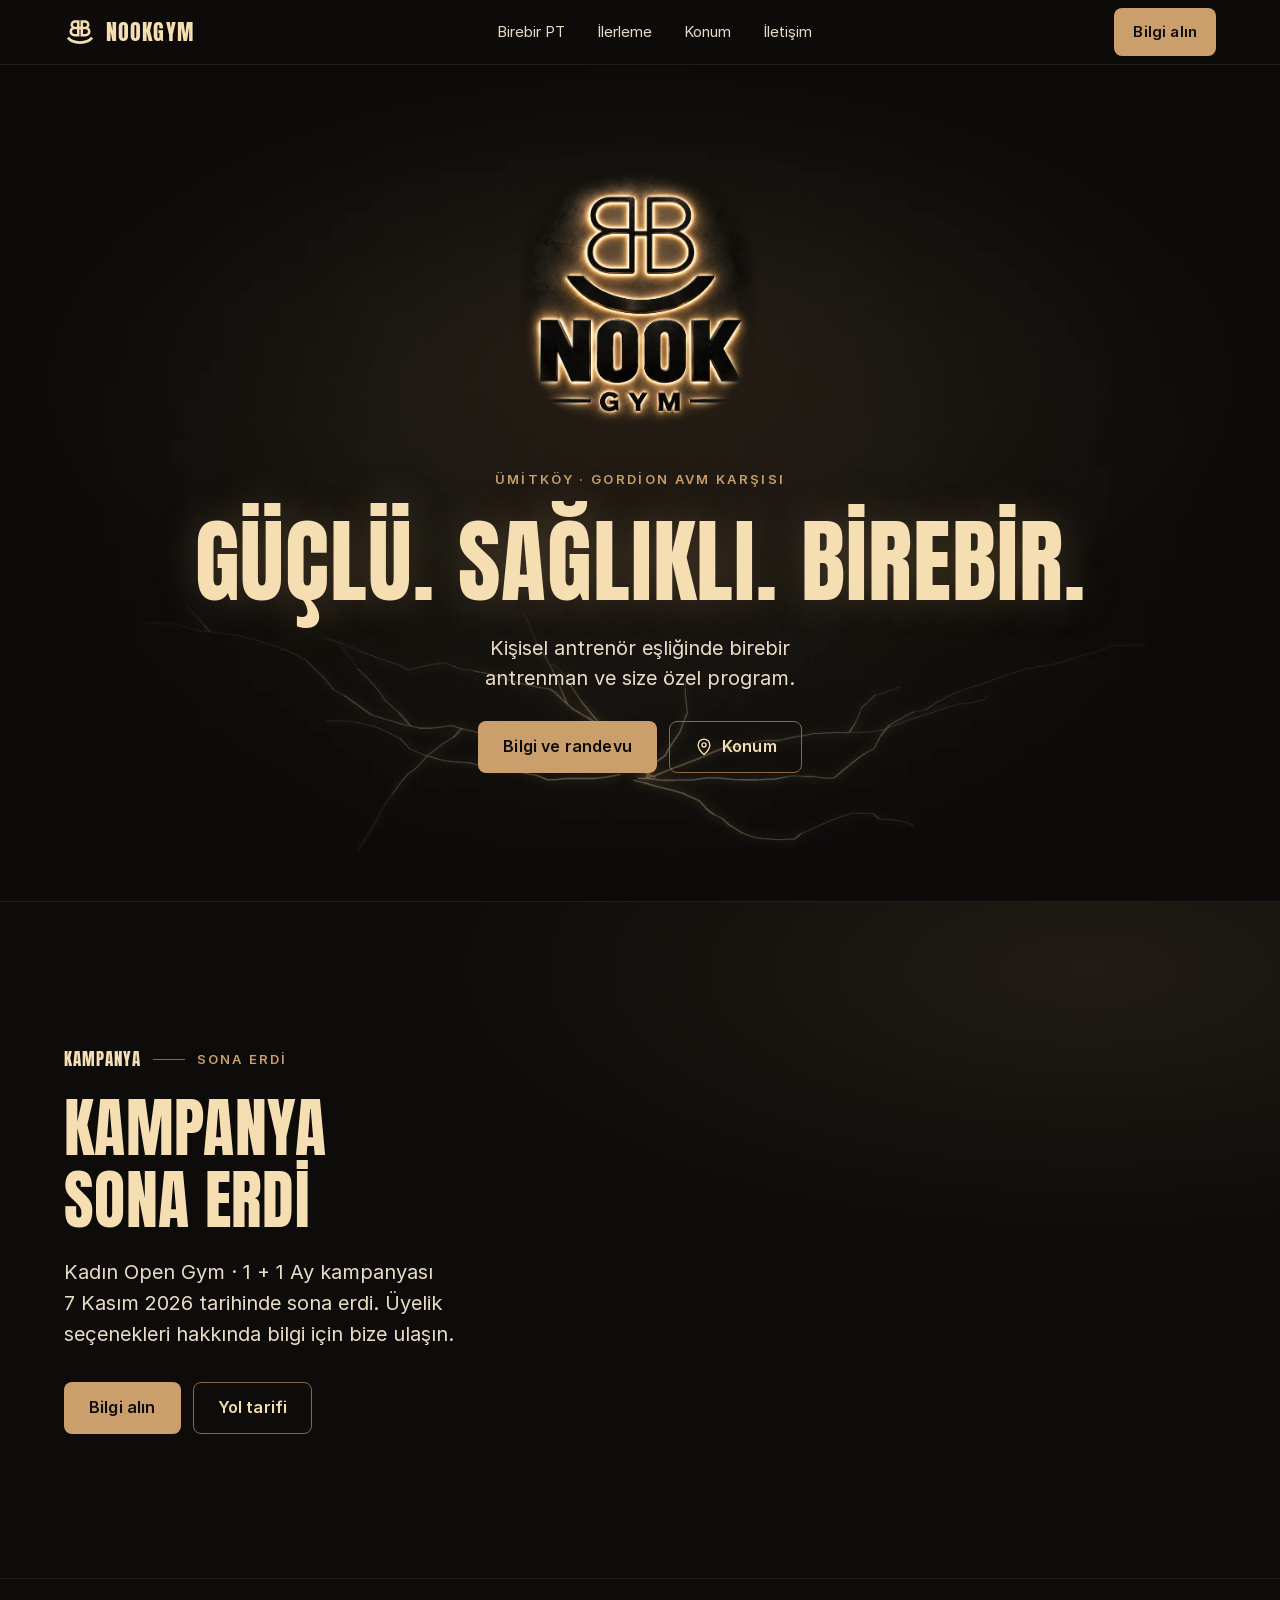
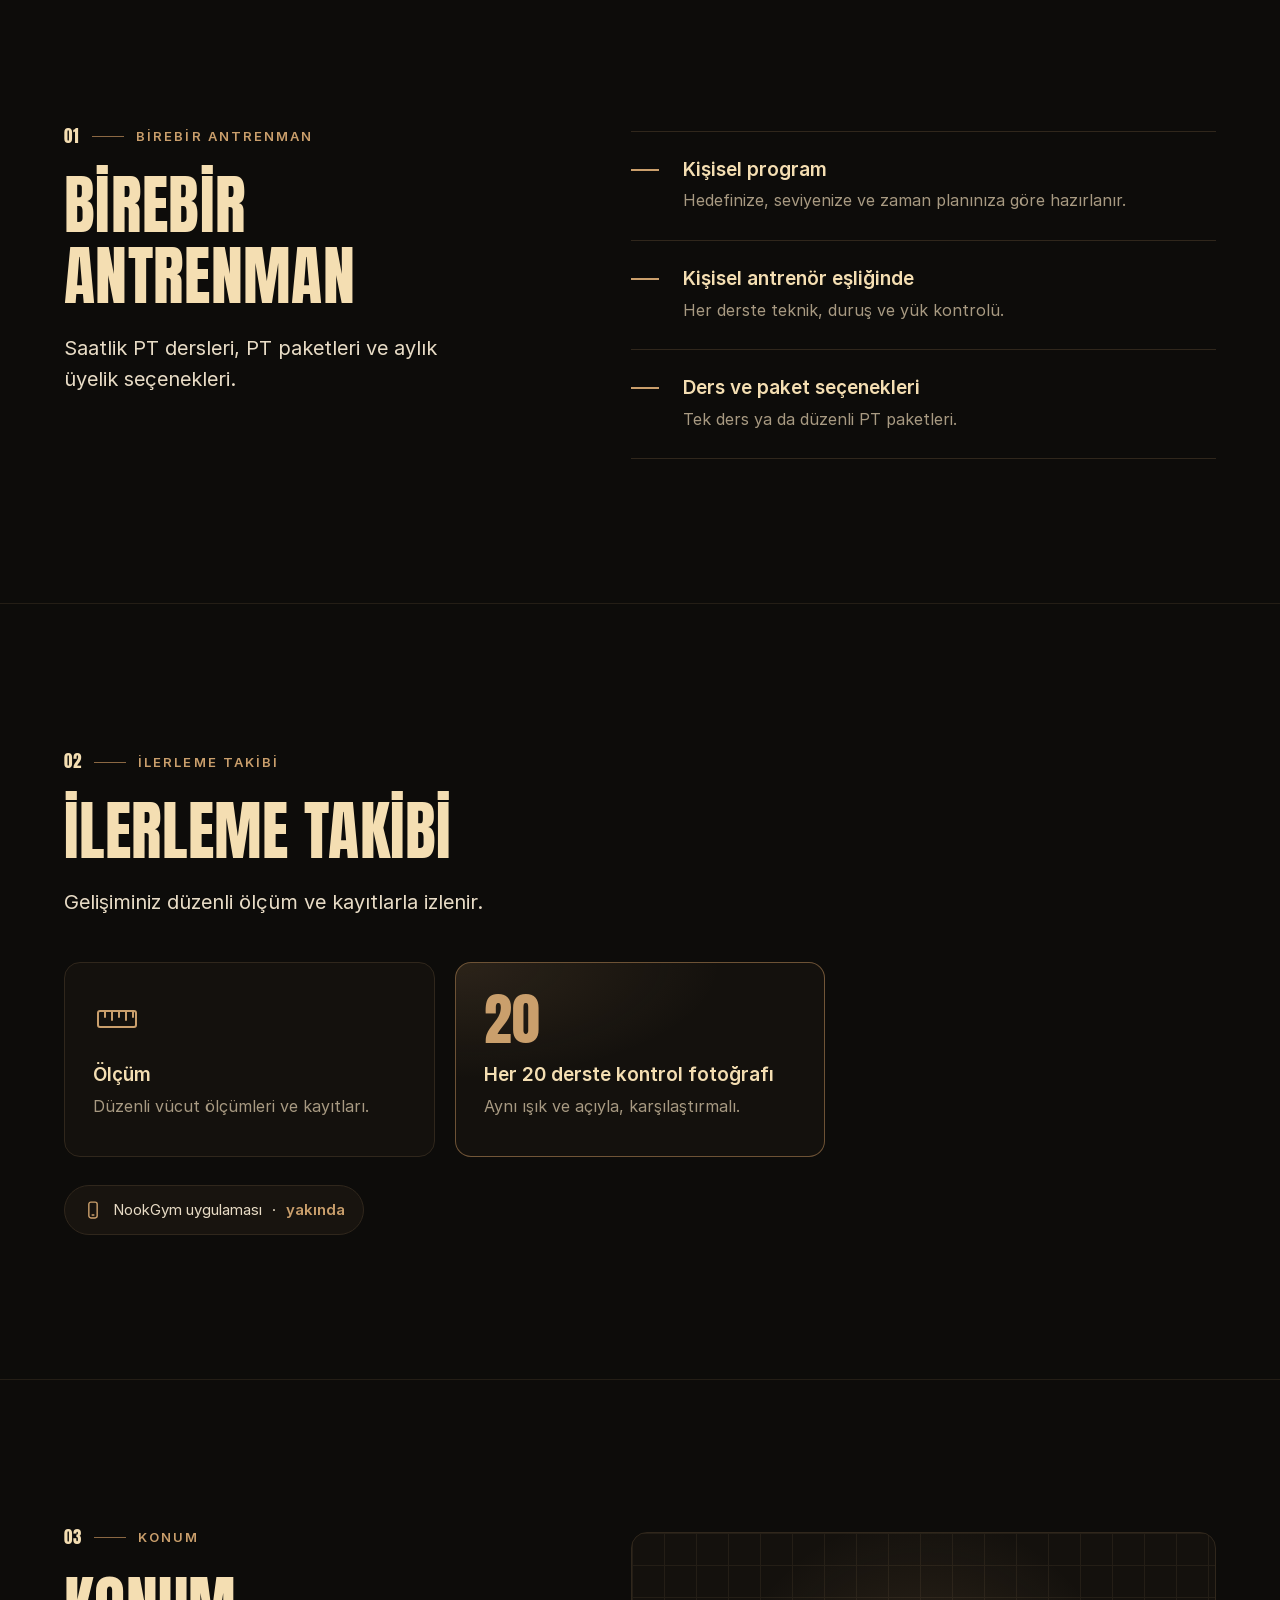
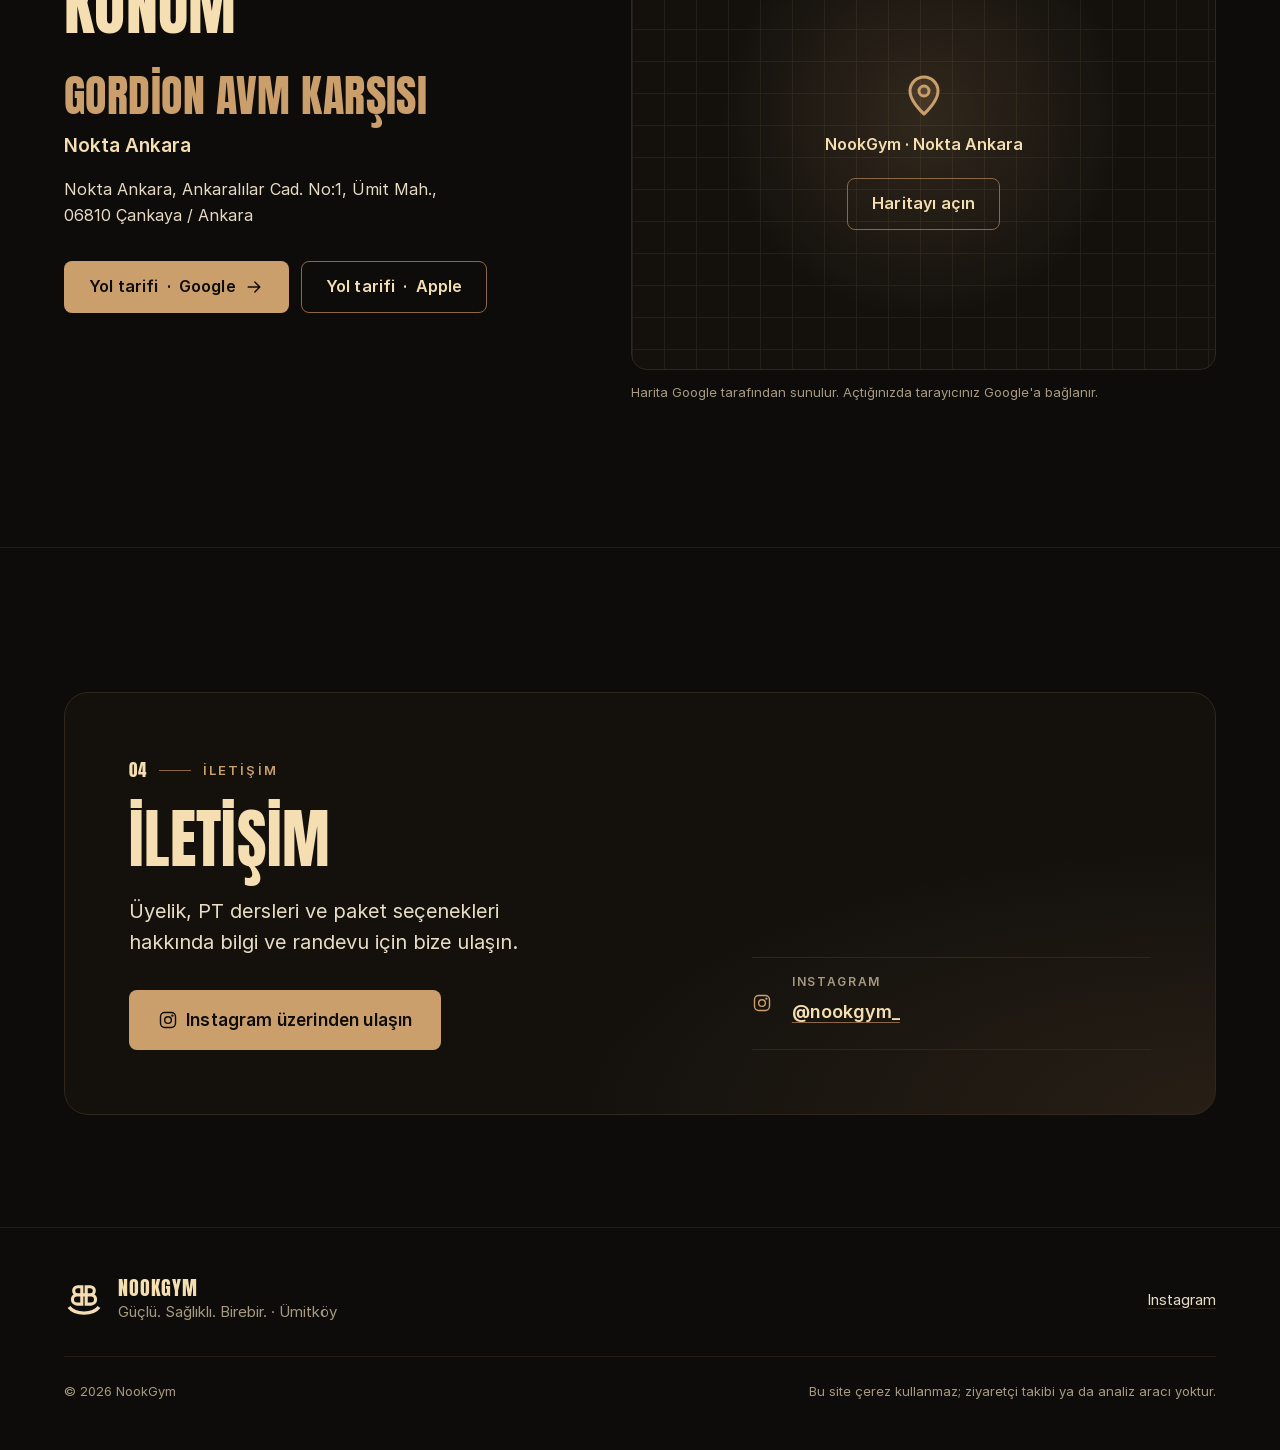
==== index.html @ bfe8b243 "Ilk ekranda Kampanyalar karti (isikli kenar, kapak, fiyat, bilgi ciplari, iki dugme); serit kaldiril" ====
<!doctype html>
<html lang="tr">
<head>
<meta charset="utf-8">
<meta http-equiv="Content-Security-Policy" content="default-src 'none'; script-src 'self'; style-src 'self'; img-src 'self'; font-src 'self'; media-src 'self'; manifest-src 'self'; connect-src 'self'; frame-src https://www.google.com/maps https://www.google.com/maps/ https://www.instagram.com/p/; base-uri 'none'; form-action 'none'; object-src 'none'">
<meta name="referrer" content="strict-origin-when-cross-origin">
<meta name="viewport" content="width=device-width, initial-scale=1, viewport-fit=cover">
<meta name="theme-color" content="#0D0C0A">
<meta name="color-scheme" content="dark">
<link rel="preload" href="/fonts/anton-tr.woff2?v=27bd98d1d6" as="font" type="font/woff2" crossorigin>
<link rel="stylesheet" href="/styles.css?v=e7c6c8569f">
<link rel="icon" href="/assets/favicon.ico?v=61b2eaa9e1" sizes="48x48">
<link rel="icon" href="/assets/favicon.svg?v=efe89bbaf9" type="image/svg+xml">
<link rel="apple-touch-icon" href="/assets/apple-touch-icon.png?v=21e5dc8f00">
<link rel="manifest" href="/site.webmanifest">

<title>NookGym · Ümitköy'de Kişisel Antrenör ve Spor Salonu</title>
<meta name="description" content="Kişisel antrenör eşliğinde birebir antrenman. Ümitköy'de, Gordion AVM karşısında. Saatlik PT dersleri, PT paketleri ve aylık üyelik.">
<link rel="canonical" href="https://nookgym.com.tr/">
<link rel="preload" as="image" type="image/webp" imagesrcset="/assets/logo-583x627.webp?v=d474e4c88e 583w, /assets/logo-1166x1254.webp?v=88137894a3 1166w" imagesizes="(min-width: 900px) 296px, 54vw" fetchpriority="high">
<meta property="og:type" content="website">
<meta property="og:locale" content="tr_TR">
<meta property="og:site_name" content="NookGym">
<meta property="og:url" content="https://nookgym.com.tr/">
<meta property="og:title" content="NookGym · Güçlü. Sağlıklı. Birebir.">
<meta property="og:description" content="Kişisel antrenör eşliğinde birebir antrenman. Ümitköy · Gordion AVM karşısı · Nokta Ankara.">
<meta property="og:image" content="https://nookgym.com.tr/assets/og-image.jpg">
<meta property="og:image:type" content="image/jpeg">
<meta property="og:image:width" content="1200">
<meta property="og:image:height" content="630">
<meta property="og:image:alt" content="NookGym logosu ve “Güçlü · Sağlıklı · Birebir” yazısı">
<meta name="twitter:card" content="summary_large_image">
<meta name="twitter:title" content="NookGym · Güçlü. Sağlıklı. Birebir.">
<meta name="twitter:description" content="Kişisel antrenör eşliğinde birebir antrenman. Ümitköy · Gordion AVM karşısı.">
<meta name="twitter:image" content="https://nookgym.com.tr/assets/og-image.jpg">
<script type="application/ld+json">
{
  "@context": "https://schema.org",
  "@type": "HealthClub",
  "@id": "https://nookgym.com.tr/#isletme",
  "name": "NookGym",
  "slogan": "Güçlü. Sağlıklı. Birebir.",
  "description": "Kişisel antrenör eşliğinde birebir antrenman. Ümitköy'de, Gordion AVM karşısında. Saatlik PT dersleri, PT paketleri ve aylık üyelik.",
  "url": "https://nookgym.com.tr/",
  "logo": "https://nookgym.com.tr/assets/icon-512.png",
  "image": "https://nookgym.com.tr/assets/og-image.jpg",
  "address": {
    "@type": "PostalAddress",
    "streetAddress": "Nokta Ankara, Ankaralılar Cad. No:1",
    "addressLocality": "Çankaya",
    "addressRegion": "Ankara",
    "postalCode": "06810",
    "addressCountry": "TR"
  },
  "geo": {
    "@type": "GeoCoordinates",
    "latitude": 39.901416,
    "longitude": 32.693052
  },
  "hasMap": "https://www.google.com/maps/search/?api=1&query=39.901416%2C32.693052",
  "containedInPlace": {
    "@type": "Place",
    "name": "Nokta Ankara"
  },
  "sameAs": [
    "https://www.instagram.com/nookgym_/"
  ],
  "makesOffer": {
    "@type": "Offer",
    "name": "Kadın Open Gym · 1 + 1 Ay",
    "description": "Yalnız Open Gym üyeliği. Toplam 2 ay · KDV dahil. PT dersleri dahil değildir.",
    "url": "https://nookgym.com.tr/#kampanya",
    "price": "6750.00",
    "priceCurrency": "TRY",
    "priceSpecification": {
      "@type": "PriceSpecification",
      "price": "6750.00",
      "priceCurrency": "TRY",
      "valueAddedTaxIncluded": true
    },
    "eligibleDuration": {
      "@type": "QuantitativeValue",
      "value": 2,
      "unitCode": "MON"
    },
    "validFrom": "2026-10-07T00:00:00+03:00",
    "validThrough": "2026-11-07T23:59:59+03:00"
  }
}
</script>
<script src="/app.js?v=5e50d3506a" defer></script>
</head>
<body>
<a class="atla" href="#icerik">İçeriğe geçin</a>
<header class="ust">
  <div class="kap ust-ic">
    <a class="marka" href="/" aria-label="NookGym, ana sayfa">
      <img src="/assets/favicon.svg?v=efe89bbaf9" width="32" height="32" alt="">
      <span aria-hidden="true">NookGym</span>
    </a>
    <nav class="ust-nav" id="ust-nav" aria-label="Bölümler">
      <ul>

        <li data-kampanya-aktif><a href="/#kampanya">Kampanya</a></li>

        <li><a href="/#pt">Birebir PT</a></li>
        <li><a href="/#ilerleme">İlerleme</a></li>
        <li><a href="/#konum">Konum</a></li>
        <li><a href="/#iletisim">İletişim</a></li>
      </ul>
    </nav>
    <button class="menu-dugme" type="button" aria-label="Menü" aria-expanded="false" aria-controls="ust-nav" hidden>
      <svg class="ikon" viewBox="0 0 24 24" aria-hidden="true" focusable="false"><path d="M4 7h16M4 12h16M4 17h16"/></svg>
    </button>
    <a class="btn btn-ana btn-kucuk" href="https://ig.me/m/nookgym_">Bilgi alın<span class="gizli"> (Instagram mesajı)</span></a>
  </div>
</header>


<main id="icerik" tabindex="-1">


  <section class="kampanyalar" aria-labelledby="kampanyalar-baslik" data-kampanya-aktif>
    <div class="kap">
      <article class="kampanya-kart">
        <p class="kampanya-kart-ust">
          <span class="kampanya-kart-etiket" id="kampanyalar-baslik">Kampanyalar</span>
          <span class="kampanya-kart-tarih">7&nbsp;Ekim–7&nbsp;Kasım&nbsp;2026</span>
        </p>
        <a class="kampanya-kart-gorsel" href="#kampanya-video" aria-label="Kampanya videosu">
          <picture>
            <source type="image/webp" srcset="/assets/kampanya/kadin-open-gym-kapak-540.webp 540w" sizes="9.5rem">
            <img src="/assets/kampanya/kadin-open-gym-kapak-540.jpg" width="540" height="960" alt="" fetchpriority="high">
          </picture>
          <span class="kampanya-kart-oynat" aria-hidden="true"><svg viewBox="0 0 24 24" focusable="false"><path d="M8 5.5v13l11-6.5z"/></svg></span>
        </a>
        <div class="kampanya-kart-metin">
          <h2 class="kampanya-kart-ad">Kadın&nbsp;Open&nbsp;Gym&nbsp;· 1&nbsp;+&nbsp;1&nbsp;Ay</h2>
          <p class="kampanya-kart-fiyat"><strong>6.750 TL</strong> <span>Toplam&nbsp;2&nbsp;ay&nbsp;· KDV&nbsp;dahil</span></p>
        </div>
        <ul class="kampanya-kart-cipler" role="list">
          <li>
            <svg class="ikon" viewBox="0 0 24 24" aria-hidden="true" focusable="false"><path d="M6.5 7v10M17.5 7v10M3.5 9.5v5M20.5 9.5v5M6.5 12h11"/></svg>
            <span>Yalnız Open Gym üyeliği</span>
          </li>
          <li>
            <svg class="ikon" viewBox="0 0 24 24" aria-hidden="true" focusable="false"><circle cx="12" cy="12" r="9"/><path d="M12 7v5l3 2"/></svg>
            <span>Salonun açık olduğu günlerde <span class="bolunmez">09.00–20.00</span></span>
          </li>
          <li>
            <svg class="ikon" viewBox="0 0 24 24" aria-hidden="true" focusable="false"><circle cx="12" cy="12" r="9"/><path d="M12 11v5M12 8h.01"/></svg>
            <span>PT dersleri dahil değildir.</span>
          </li>
        </ul>
        <div class="kampanya-kart-dugmeler">
          <a class="btn btn-ana btn-kucuk" href="https://ig.me/m/nookgym_">Instagram'dan kampanya bilgisi al</a>
          <a class="btn btn-ikincil btn-kucuk" href="#kampanya">Detaylar</a>
        </div>
      </article>
    </div>
  </section>


  <section class="giris" aria-labelledby="giris-baslik">
    <div class="kap giris-ic">
      <div class="isaret">
        <picture>
          <source type="image/webp" srcset="/assets/logo-583x627.webp?v=d474e4c88e 583w, /assets/logo-1166x1254.webp?v=88137894a3 1166w" sizes="(min-width: 900px) 296px, 54vw">
          <img class="isaret-logo" src="/assets/logo-583x627.png?v=95284281fe" width="583" height="627" alt="NookGym logosu" fetchpriority="high">
        </picture>
        <video class="isaret-video" width="720" height="720" muted playsinline preload="none" aria-hidden="true" tabindex="-1"
               data-webm="/assets/hero-acilis-720x720.webm?v=8dc4af63dd" data-mp4="/assets/hero-acilis-720x720.mp4?v=d1ec4f9302"></video>
      </div>
      <p class="ust-etiket">Ümitköy · Gordion AVM karşısı</p>
      <h1 id="giris-baslik"><span class="gizli">NookGym: </span>Güçlü. Sağlıklı. Birebir.</h1>
      <p class="giris-metin">Kişisel antrenör eşliğinde birebir antrenman ve size özel program.</p>
      <div class="dugmeler">
        <a class="btn btn-ana" href="https://ig.me/m/nookgym_">Bilgi ve randevu<span class="gizli"> (Instagram mesajı)</span></a>
        <a class="btn btn-ikincil" href="#konum">
          <svg class="ikon" viewBox="0 0 24 24" aria-hidden="true" focusable="false"><path d="M12 21s-7-6.1-7-11.5a7 7 0 0 1 14 0C19 14.9 12 21 12 21Z"/><circle cx="12" cy="9.5" r="2.5"/></svg>
          Konum
        </a>
      </div>
    </div>
  </section>


  <section id="kampanya" class="bolum kampanya" aria-labelledby="kampanya-baslik" data-bitis="2026-11-08T00:00:00+03:00">
    <div class="kap kampanya-ic">
      <div class="kampanya-metin">
        <div class="kampanya-teklif" data-kampanya-aktif>
          <p class="kunye"><span>Kampanya</span> 7&nbsp;Ekim–7&nbsp;Kasım&nbsp;2026</p>
          <h2 id="kampanya-baslik">Kadın Open Gym · 1 + 1 Ay</h2>
          <div class="kampanya-fiyat">
            <p class="kampanya-tutar">6.750 TL</p>
            <p class="kampanya-fiyat-aciklama">Toplam&nbsp;2&nbsp;ay&nbsp;· KDV&nbsp;dahil</p>
            <p class="kampanya-pt-notu">
              <svg class="ikon" viewBox="0 0 24 24" aria-hidden="true" focusable="false"><circle cx="12" cy="12" r="9"/><path d="M12 11v5M12 8h.01"/></svg>
              PT dersleri dahil değildir.
            </p>
          </div>
          <dl class="kampanya-bilgi">
            <div><dt>Kapsam</dt><dd>Yalnız Open Gym üyeliği</dd></div>
            <div><dt>Kullanım</dt><dd>Salonun açık olduğu günlerde <span class="bolunmez">09.00–20.00</span></dd></div>
            <div><dt>Kampanya geçerliliği</dt><dd>7&nbsp;Ekim–7&nbsp;Kasım&nbsp;2026</dd></div>
            <div><dt>Konum</dt><dd>Nokta Ankara · Gordion AVM karşısı · Ümitköy/Ankara</dd></div>
          </dl>
          <div class="dugmeler">
            <a class="btn btn-ana" href="https://ig.me/m/nookgym_">Instagram'dan kampanya bilgisi al</a>
            <a class="btn btn-ikincil" href="https://www.google.com/maps/dir/?api=1&amp;destination=39.901416%2C32.693052">
              <svg class="ikon" viewBox="0 0 24 24" aria-hidden="true" focusable="false"><path d="M12 21s-7-6.1-7-11.5a7 7 0 0 1 14 0C19 14.9 12 21 12 21Z"/><circle cx="12" cy="9.5" r="2.5"/></svg>
              Yol tarifi
            </a>
          </div>
        </div>
        <div class="kampanya-bitti" data-kampanya-bitti hidden>
          <p class="kunye"><span>Kampanya</span> Sona erdi</p>
          <h2 id="kampanya-bitti-baslik">Kampanya sona erdi</h2>
          <p class="bolum-giris">Kadın Open Gym · 1 + 1 Ay kampanyası 7&nbsp;Kasım&nbsp;2026 tarihinde sona erdi. Üyelik seçenekleri hakkında bilgi için bize ulaşın.</p>
          <div class="dugmeler">
            <a class="btn btn-ana" href="https://ig.me/m/nookgym_">Bilgi alın<span class="gizli"> (Instagram mesajı)</span></a>
            <a class="btn btn-ikincil" href="https://www.google.com/maps/dir/?api=1&amp;destination=39.901416%2C32.693052">Yol tarifi</a>
          </div>
        </div>
      </div>
      <figure class="kampanya-video" id="kampanya-video" data-kampanya-aktif>
        <div class="video-yer">
          <picture>
            <source type="image/webp" srcset="/assets/kampanya/kadin-open-gym-kapak-540.webp 540w, /assets/kampanya/kadin-open-gym-kapak-1080.webp 1080w" sizes="(min-width: 62rem) 22rem, (min-width: 48rem) 20rem, 78vw">
            <img src="/assets/kampanya/kadin-open-gym-kapak-540.jpg" width="540" height="960" alt="Kadın Open Gym · 1 + 1 Ay kampanya videosunun kapağı" loading="lazy" decoding="async">
          </picture>
          <button class="video-oynat" type="button" data-instagram="https://www.instagram.com/p/DeMDaMSoQ3U/embed/" hidden>
            <svg viewBox="0 0 24 24" aria-hidden="true" focusable="false"><path d="M8 5.5v13l11-6.5z"/></svg>
            <span>Videoyu izleyin</span>
          </button>
        </div>
        <figcaption>
          <a href="https://www.instagram.com/reel/DeMDaMSoQ3U/">Instagram'da izle</a>
          <span>Video Instagram tarafından sunulur; oynattığınızda tarayıcınız Instagram'a bağlanır.</span>
        </figcaption>
      </figure>
    </div>
  </section>



  <section id="pt" class="bolum" aria-labelledby="pt-baslik">
    <div class="kap bolum-ic">
      <div class="bolum-bas">
        <p class="kunye" aria-hidden="true"><span>01</span> Birebir Antrenman</p>
        <h2 id="pt-baslik">Birebir antrenman</h2>
        <p class="bolum-giris">Saatlik PT dersleri, PT paketleri ve aylık üyelik seçenekleri.</p>
      </div>
      <ul class="maddeler" role="list">
        <li>
          <h3>Kişisel program</h3>
          <p>Hedefinize, seviyenize ve zaman planınıza göre hazırlanır.</p>
        </li>
        <li>
          <h3>Kişisel antrenör eşliğinde</h3>
          <p>Her derste teknik, duruş ve yük kontrolü.</p>
        </li>
        <li>
          <h3>Ders ve paket seçenekleri</h3>
          <p>Tek ders ya da düzenli PT paketleri.</p>
        </li>
      </ul>
    </div>
  </section>

  <section id="ilerleme" class="bolum" aria-labelledby="ilerleme-baslik">
    <div class="kap">
      <div class="bolum-bas bolum-bas-genis">
        <p class="kunye" aria-hidden="true"><span>02</span> İlerleme Takibi</p>
        <h2 id="ilerleme-baslik">İlerleme takibi</h2>
        <p class="bolum-giris">Gelişiminiz düzenli ölçüm ve kayıtlarla izlenir.</p>
      </div>
      <ul class="kartlar" role="list">
        <li class="kart">
          <svg class="kart-ikon" viewBox="0 0 48 48" aria-hidden="true" focusable="false"><rect x="5" y="16" width="38" height="16" rx="2"/><path d="M12 16v6M19 16v9M26 16v6M33 16v9M40 16v6"/></svg>
          <h3>Ölçüm</h3>
          <p>Düzenli vücut ölçümleri ve kayıtları.</p>
        </li>
        <li class="kart kart-vurgu">
          <p class="kart-sayi" aria-hidden="true">20</p>
          <h3>Her 20 derste kontrol fotoğrafı</h3>
          <p>Aynı ışık ve açıyla, karşılaştırmalı.</p>
        </li>
      </ul>
      <p class="rozet">
        <svg class="ikon" viewBox="0 0 24 24" aria-hidden="true" focusable="false"><rect x="7" y="2.5" width="10" height="19" rx="2.5"/><path d="M11 18h2"/></svg>
        NookGym uygulaması <span aria-hidden="true">·</span> <strong>yakında</strong>
      </p>
    </div>
  </section>

  <section id="konum" class="bolum" aria-labelledby="konum-baslik">
    <div class="kap bolum-ic">
      <div class="konum-metin">
        <p class="kunye" aria-hidden="true"><span>03</span> Konum</p>
        <h2 id="konum-baslik">Konum</h2>
        <p class="konum-buyuk">Gordion AVM karşısı</p>
        <p class="konum-alt">Nokta Ankara</p>
        <address>Nokta Ankara, Ankaralılar&nbsp;Cad. No:1, Ümit&nbsp;Mah., 06810 Çankaya&nbsp;/&nbsp;Ankara</address>
        <div class="dugmeler">
          <a class="btn btn-ana" href="https://www.google.com/maps/dir/?api=1&amp;destination=39.901416%2C32.693052">
            Yol tarifi <span aria-hidden="true">·</span> Google
            <svg class="ikon" viewBox="0 0 24 24" aria-hidden="true" focusable="false"><path d="M5 12h14M13 6l6 6-6 6"/></svg>
          </a>
          <a class="btn btn-ikincil" href="https://maps.apple.com/?q=NookGym&amp;ll=39.901416,32.693052&amp;z=18">Yol tarifi <span aria-hidden="true">·</span> Apple</a>
        </div>
      </div>
      <div class="harita">
        <div class="harita-yer">
          <svg class="harita-pin" viewBox="0 0 24 24" aria-hidden="true" focusable="false"><path d="M12 21s-7-6.1-7-11.5a7 7 0 0 1 14 0C19 14.9 12 21 12 21Z"/><circle cx="12" cy="9.5" r="2.5"/></svg>
          <p class="harita-baslik">NookGym · Nokta Ankara</p>
          <button class="btn btn-ikincil" type="button" data-harita="https://www.google.com/maps?q=39.901416,32.693052&amp;z=17&amp;output=embed" hidden>Haritayı açın</button>
          <noscript><a class="btn btn-ikincil" href="https://www.google.com/maps/search/?api=1&amp;query=39.901416%2C32.693052">Google Haritalar'da açın</a></noscript>
        </div>
        <p class="harita-not">Harita Google tarafından sunulur. Açtığınızda tarayıcınız Google'a bağlanır.</p>
      </div>
    </div>
  </section>

  <section id="iletisim" class="bolum bolum-son" aria-labelledby="iletisim-baslik">
    <div class="kap">
      <div class="iletisim">
        <div class="iletisim-bas">
          <p class="kunye" aria-hidden="true"><span>04</span> İletişim</p>
          <h2 id="iletisim-baslik">İletişim</h2>
          <p class="bolum-giris">Üyelik, PT dersleri ve paket seçenekleri hakkında bilgi ve randevu için bize ulaşın.</p>

          <a class="btn btn-ana btn-buyuk" href="https://ig.me/m/nookgym_">
            <svg class="ikon" viewBox="0 0 24 24" aria-hidden="true" focusable="false"><rect x="3" y="3" width="18" height="18" rx="5"/><circle cx="12" cy="12" r="4"/><circle cx="17.3" cy="6.7" r=".6"/></svg>
            Instagram üzerinden ulaşın
          </a>

        </div>
        <ul class="kanallar">

          <li>
            <svg class="ikon" viewBox="0 0 24 24" aria-hidden="true" focusable="false"><rect x="3" y="3" width="18" height="18" rx="5"/><circle cx="12" cy="12" r="4"/><circle cx="17.3" cy="6.7" r=".6"/></svg>
            <span class="kanal-ad">Instagram</span>
            <a href="https://www.instagram.com/nookgym_/">@nookgym_</a>
          </li>


        </ul>
      </div>
    </div>
  </section>

</main>

<footer class="alt">
  <div class="kap alt-ic">
    <div class="alt-marka">
      <img src="/assets/favicon.svg?v=efe89bbaf9" width="40" height="40" alt="" loading="lazy">
      <div>
        <p class="alt-ad">NookGym</p>
        <p class="alt-slogan">Güçlü. Sağlıklı. Birebir. · Ümitköy</p>
      </div>
    </div>
    <nav class="alt-nav" aria-label="Alt bağlantılar">
      <ul>

        <li><a href="https://www.instagram.com/nookgym_/">Instagram</a></li>

      </ul>
    </nav>
    <div class="alt-yasal">
      <p>© 2026 NookGym</p>
      <p>Bu site çerez kullanmaz; ziyaretçi takibi ya da analiz aracı yoktur.</p>
    </div>
  </div>
</footer>

</body>
</html>
---- styles.css ----
/* NookGym · nookgym.com.tr
   Yazı tipleri yerelde barındırılır (Anton, Inter · SIL OFL 1.1, lisanslar /fonts/ içinde).
   Dış kaynak yok: Google Fonts, CDN, analiz aracı kullanılmaz. */

@font-face {
  font-family: "Anton";
  src: url(/fonts/anton-tr.woff2?v=27bd98d1d6) format("woff2");
  font-weight: 400;
  font-style: normal;
  font-display: swap;
}
@font-face {
  font-family: "Inter";
  src: url(/fonts/inter-400-tr.woff2?v=8971707e3b) format("woff2");
  font-weight: 400;
  font-style: normal;
  font-display: swap;
}
@font-face {
  font-family: "Inter";
  src: url(/fonts/inter-600-tr.woff2?v=8144ad810e) format("woff2");
  font-weight: 600;
  font-style: normal;
  font-display: swap;
}

:root {
  --zemin: #0D0C0A;
  --yuzey: #14110D;
  --yuzey-2: #1B1712;
  --cizgi: #241E16;
  --cizgi-2: #30271C;
  --bronz: #8B6843;
  --amber: #CA9F6C;
  --acik: #F4DEB2;
  --metin: #E8DCC6;
  --soluk: #A89A82;

  --baslik: "Anton", Impact, "Arial Narrow", "Helvetica Neue", Arial, sans-serif;
  --govde: "Inter", -apple-system, BlinkMacSystemFont, "Segoe UI", Roboto, Helvetica, Arial, sans-serif;

  --kenar: 1rem;
  --genislik: 72rem;
  --ust-yukseklik: 4rem;
  --radius: 0.5rem;

  color-scheme: dark;
}

/* ---------- temel ---------- */

*, *::before, *::after { box-sizing: border-box; }

html {
  background: var(--zemin);
  -webkit-text-size-adjust: 100%;
  text-size-adjust: 100%;
}

body {
  margin: 0;
  min-height: 100vh;
  background: var(--zemin);
  color: var(--metin);
  font: 400 1rem/1.6 var(--govde);
  -webkit-font-smoothing: antialiased;
  -moz-osx-font-smoothing: grayscale;
  overflow-x: clip;
}

h1, h2, h3, p, ul, ol, dl, dd, figure, address { margin: 0; }
ul, ol { padding: 0; }
img, svg, video { display: block; max-width: 100%; }
img, video { height: auto; }

a { color: var(--amber); text-underline-offset: 0.2em; text-decoration-thickness: 1px; }
a:hover { color: var(--acik); }

::selection { background: var(--amber); color: var(--zemin); }

:focus-visible {
  outline: 3px solid var(--acik);
  outline-offset: 3px;
  border-radius: 4px;
}
main:focus { outline: none; }

[id] { scroll-margin-top: calc(var(--ust-yukseklik) + 1rem); }

@media (prefers-reduced-motion: no-preference) {
  html { scroll-behavior: smooth; }
}

.kap {
  width: 100%;
  max-width: calc(var(--genislik) + 2 * var(--kenar));
  margin-inline: auto;
  padding-inline: var(--kenar);
}
@media (min-width: 40rem) { :root { --kenar: 1.5rem; } }
@media (min-width: 64rem) { :root { --kenar: 2.5rem; } }

.gizli {
  position: absolute !important;
  width: 1px; height: 1px;
  margin: -1px; padding: 0;
  overflow: hidden;
  clip: rect(0 0 0 0);
  white-space: nowrap;
  border: 0;
}

.atla {
  position: absolute;
  left: 1rem;
  top: -10rem;
  z-index: 100;
  padding: 0.875rem 1.25rem;
  border-radius: var(--radius);
  background: var(--acik);
  color: var(--zemin);
  font-weight: 600;
  text-decoration: none;
}
.atla:focus { top: 0.75rem; color: var(--zemin); }

.ikon {
  width: 1.25rem;
  height: 1.25rem;
  flex: none;
  fill: none;
  stroke: currentColor;
  stroke-width: 1.7;
  stroke-linecap: round;
  stroke-linejoin: round;
}

/* ---------- düğmeler ---------- */

.btn {
  display: inline-flex;
  align-items: center;
  justify-content: center;
  gap: 0.5rem;
  min-height: 3.25rem;
  padding: 0.75rem 1.5rem;
  border: 1px solid transparent;
  border-radius: var(--radius);
  font: 600 1rem/1.2 var(--govde);
  letter-spacing: 0.01em;
  text-align: center;
  text-decoration: none;
  cursor: pointer;
  transition: background-color 0.2s ease, border-color 0.2s ease, color 0.2s ease;
}
.btn-ana { background: var(--amber); color: var(--zemin); }
.btn-ana:hover { background: var(--acik); color: var(--zemin); }
.btn-ikincil { background: transparent; border-color: var(--bronz); color: var(--acik); }
.btn-ikincil:hover { border-color: var(--amber); color: var(--acik); background: rgba(202, 159, 108, 0.08); }
.btn-kucuk { min-height: 3rem; padding: 0.625rem 1.125rem; font-size: 0.9375rem; }
.btn-buyuk { min-height: 3.75rem; padding-inline: 1.75rem; font-size: 1.0625rem; }
.btn[hidden] { display: none; }

.dugmeler {
  display: flex;
  flex-wrap: wrap;
  gap: 0.75rem;
}

/* ---------- üst bilgi ---------- */

.ust {
  position: sticky;
  top: 0;
  z-index: 20;
  background: rgba(13, 12, 10, 0.9);
  border-bottom: 1px solid rgba(48, 39, 28, 0.7);
}
@supports ((-webkit-backdrop-filter: blur(1px)) or (backdrop-filter: blur(1px))) {
  .ust {
    background: rgba(13, 12, 10, 0.78);
    -webkit-backdrop-filter: saturate(140%) blur(12px);
    backdrop-filter: saturate(140%) blur(12px);
  }
}
.ust-ic {
  display: flex;
  align-items: center;
  justify-content: space-between;
  gap: 0.625rem;
  min-height: var(--ust-yukseklik);
}
.marka {
  display: inline-flex;
  align-items: center;
  gap: 0.625rem;
  min-height: 3rem;
  color: var(--acik);
  text-decoration: none;
  font-family: var(--baslik);
  font-size: 1.375rem;
  letter-spacing: 0.05em;
  text-transform: uppercase;
}
.marka:hover { color: var(--acik); }
.marka img { width: 2rem; height: 2rem; border-radius: 0.5rem; }

.ust-nav { display: none; }

/* Mobil/tablet menü: düğme app.js ile görünür (JS yoksa gizli kalır). */
.menu-dugme {
  display: inline-flex;
  align-items: center;
  justify-content: center;
  width: 3rem;
  height: 3rem;
  margin-left: auto;
  padding: 0;
  border: 1px solid var(--cizgi-2);
  border-radius: var(--radius);
  background: transparent;
  color: var(--acik);
  cursor: pointer;
}
.menu-dugme[hidden] { display: none; }
.menu-dugme .ikon { width: 1.375rem; height: 1.375rem; }
.menu-dugme[aria-expanded="true"] { border-color: var(--amber); }
@media (max-width: 61.99rem) {
  .ust-nav.acik {
    display: block;
    position: absolute;
    top: 100%;
    left: 0;
    right: 0;
    background: var(--zemin);
    border-bottom: 1px solid var(--cizgi-2);
    box-shadow: 0 1.5rem 2.5rem rgba(0, 0, 0, 0.5);
  }
  .ust-nav ul {
    max-width: calc(var(--genislik) + 2 * var(--kenar));
    margin-inline: auto;
    padding: 0.25rem var(--kenar) 0.75rem;
    list-style: none;
  }
  .ust-nav a {
    display: flex;
    align-items: center;
    min-height: 3rem;
    border-top: 1px solid var(--cizgi);
    color: var(--metin);
    font-size: 1.0625rem;
    text-decoration: none;
  }
  .ust-nav li:first-child a { border-top: 0; }
  .ust-nav a:hover { color: var(--amber); }
}
@media (min-width: 62rem) {
  .ust-ic { gap: 1rem; }
  .menu-dugme { display: none !important; }
  .ust-nav { display: block; margin-inline: auto; }
  .ust-nav ul { display: flex; gap: 0.25rem; list-style: none; }
  .ust-nav a {
    display: inline-flex;
    align-items: center;
    min-height: 3rem;
    padding-inline: 0.875rem;
    color: var(--metin);
    font-size: 0.9375rem;
    text-decoration: none;
  }
  .ust-nav a:hover { color: var(--amber); }
}

/* ---------- giriş ---------- */

.giris {
  position: relative;
  display: grid;
  align-items: center;
  min-height: min(calc(100svh - var(--ust-yukseklik)), 58rem);
  padding-block: 1rem 3.5rem;
  text-align: center;
  background:
    radial-gradient(70% 55% at 50% 38%, rgba(202, 159, 108, 0.07), transparent 70%),
    url(/assets/hero-doku-1600x1000.webp?v=008697f593) 50% 100% / cover no-repeat,
    var(--zemin);
  isolation: isolate;
}
.giris-ic {
  display: flex;
  flex-direction: column;
  align-items: center;
}

.isaret {
  position: relative;
  width: min(64vw, 32svh, 22rem);
  aspect-ratio: 1;
}
.isaret picture { display: contents; }
.isaret-logo {
  position: absolute;
  left: 7.08%;
  top: 2.92%;
  width: 84.17%;
  height: auto;
  transition: opacity 0.6s ease;
}
.isaret-video {
  display: none;
  position: absolute;
  inset: 0;
  width: 100%;
  height: 100%;
  opacity: 0;
  pointer-events: none;
  -webkit-mask-image: radial-gradient(closest-side, #000 74%, transparent);
  mask-image: radial-gradient(closest-side, #000 74%, transparent);
}

/* Açılış: NOOK düşer, zemin çatlar, bar yaya döner. Yalnız <html> .intro taşıyorsa çalışır;
   video şu an kapalı, .intro eklenmiyor (index.html head notu). */
.intro .isaret-video { display: block; }
.intro .isaret-logo { opacity: 0; animation: logo-goster 0.6s ease 3.2s forwards; }
.intro.oynuyor .isaret-video { opacity: 1; }
.intro.oynuyor .isaret-logo { animation: none; opacity: 0; }
.intro.bitti .isaret-logo { animation: none; opacity: 1; transition: opacity 0.9s ease; }
.intro.bitti .isaret-video { opacity: 0; transition: opacity 0.9s ease 0.15s; }
@keyframes logo-goster { to { opacity: 1; } }

.ust-etiket {
  margin-top: 1.25rem;
  color: var(--amber);
  font-size: 0.8125rem;
  font-weight: 600;
  letter-spacing: 0.18em;
  text-transform: uppercase;
}
.giris h1 {
  margin-top: 1rem;
  font-family: var(--baslik);
  font-weight: 400;
  font-size: clamp(2.5rem, 11.5vw, 5.75rem);
  /* Anton + Türkçe büyük harf (Ç kuyruğu, Ğ/Ü/İ işaretleri) satırlar arası en az ~1.2 ister. */
  line-height: 1.2;
  letter-spacing: 0.01em;
  text-transform: uppercase;
  max-width: 12ch;
  margin-inline: auto;
  text-wrap: balance;
  overflow-wrap: anywhere;
  color: var(--acik);
  text-shadow: 0 0 2.5rem rgba(202, 159, 108, 0.25);
}
.giris-metin {
  max-width: 24rem;
  margin-top: 0.75rem;
  font-size: clamp(1.0625rem, 3.2vw, 1.25rem);
  line-height: 1.5;
  color: var(--metin);
}
.giris .dugmeler {
  justify-content: center;
  margin-top: 1.75rem;
}
@media (min-width: 62rem) {
  .giris { padding-top: 1.5rem; }
  .giris h1 { max-width: none; }
  .giris-metin { margin-top: 1rem; }
}
/* Kısa telefon ekranları (ör. iPhone SE, Safari araç çubukları açıkken): düğmeler ilk ekranda kalsın. */
@media (max-width: 47.99rem) and (max-height: 40rem) {
  .isaret { width: min(64vw, 24svh); }
  .ust-etiket { margin-top: 0.75rem; }
  .giris h1 { margin-top: 0.75rem; }
  .giris .dugmeler { margin-top: 1.25rem; }
}

/* ---------- bölümler ---------- */

.bolum {
  padding-block: clamp(4.5rem, 13vw, 9rem);
  border-top: 1px solid var(--cizgi);
}

.kunye {
  display: flex;
  align-items: center;
  gap: 0.75rem;
  margin-bottom: 1.25rem;
  color: var(--amber);
  font-size: 0.8125rem;
  font-weight: 600;
  letter-spacing: 0.16em;
  text-transform: uppercase;
}
.kunye span {
  font-family: var(--baslik);
  font-weight: 400;
  font-size: 1.0625rem;
  letter-spacing: 0.06em;
  color: var(--acik);
}
.kunye span::after {
  content: "";
  display: inline-block;
  width: 2rem;
  height: 1px;
  margin-left: 0.75rem;
  vertical-align: middle;
  background: var(--bronz);
}

.bolum h2 {
  font-family: var(--baslik);
  font-weight: 400;
  font-size: clamp(2.5rem, 9vw, 4rem);
  line-height: 1.12;
  letter-spacing: 0.005em;
  text-transform: uppercase;
  color: var(--acik);
  text-wrap: balance;
}
.bolum-giris {
  max-width: 34ch;
  margin-top: 1.25rem;
  font-size: clamp(1.0625rem, 2.4vw, 1.25rem);
  line-height: 1.55;
  color: var(--metin);
}

.bolum h3 {
  font-size: 1.1875rem;
  font-weight: 600;
  line-height: 1.3;
  color: var(--acik);
}
.bolum h3 + p { margin-top: 0.375rem; color: var(--soluk); }

@media (min-width: 62rem) {
  .bolum-ic {
    display: grid;
    grid-template-columns: minmax(0, 5fr) minmax(0, 6fr);
    gap: 5rem;
    align-items: start;
  }
}

/* 01 · maddeler (bölüm numarasıyla karışmasın diye numara yerine kısa çizgi) */
.maddeler {
  margin-top: 2.75rem;
  list-style: none;
  border-bottom: 1px solid var(--cizgi-2);
}
.maddeler li {
  display: grid;
  grid-template-columns: 3.25rem minmax(0, 1fr);
  padding-block: 1.625rem;
  border-top: 1px solid var(--cizgi-2);
}
.maddeler li::before {
  content: "";
  grid-row: span 2;
  width: 1.75rem;
  height: 2px;
  margin-top: 0.7rem;
  background: var(--amber);
}
@media (min-width: 62rem) {
  .maddeler { margin-top: 0.5rem; }
}

/* 02 · İlerleme */
.bolum-bas-genis .bolum-giris { max-width: 40ch; }
.kartlar {
  display: grid;
  gap: 1rem;
  margin-top: 2.75rem;
  list-style: none;
}
.kart {
  padding: 1.75rem 1.5rem 2rem;
  border: 1px solid var(--cizgi-2);
  border-radius: 1rem;
  background: var(--yuzey);
}
.kart-vurgu {
  border-color: rgba(139, 104, 67, 0.75);
  background:
    radial-gradient(120% 100% at 0% 0%, rgba(202, 159, 108, 0.13), transparent 60%),
    var(--yuzey);
}
.kart-ikon {
  width: 3rem;
  height: 3rem;
  margin-bottom: 1.25rem;
  fill: none;
  stroke: var(--amber);
  stroke-width: 2;
  stroke-linecap: round;
  stroke-linejoin: round;
}
.kart-sayi {
  height: 3rem;
  margin-bottom: 1.25rem;
  font-family: var(--baslik);
  font-size: 3.5rem;
  line-height: 0.86;
  color: var(--amber);
}
@media (min-width: 48rem) {
  .kartlar { grid-template-columns: repeat(3, minmax(0, 1fr)); gap: 1.25rem; }
  .kart { padding: 2rem 1.75rem 2.25rem; }
}

.rozet {
  display: inline-flex;
  align-items: center;
  gap: 0.625rem;
  margin-top: 1.75rem;
  padding: 0.75rem 1.125rem;
  border: 1px solid var(--cizgi-2);
  border-radius: 999px;
  background: rgba(202, 159, 108, 0.06);
  color: var(--metin);
  font-size: 0.9375rem;
}
.rozet .ikon { color: var(--amber); }
.rozet strong { color: var(--amber); font-weight: 600; }

/* 03 · Konum */
.konum-buyuk {
  margin-top: 1.75rem;
  font-family: var(--baslik);
  font-size: clamp(1.875rem, 7vw, 2.75rem);
  line-height: 1.15;
  letter-spacing: 0.01em;
  text-transform: uppercase;
  color: var(--amber);
}
.konum-alt {
  margin-top: 0.625rem;
  font-size: 1.1875rem;
  font-weight: 600;
  color: var(--acik);
}
.konum-metin address {
  margin-top: 1rem;
  font-style: normal;
  color: var(--metin);
  text-wrap: pretty;
}
.konum-metin .dugmeler { margin-top: 2rem; }

.harita { margin-top: 2.75rem; }
@media (min-width: 62rem) { .harita { margin-top: 0.5rem; } }
.harita-yer,
.harita iframe {
  display: flex;
  width: 100%;
  aspect-ratio: 4 / 3;
  min-height: 18rem;
  border: 1px solid var(--cizgi-2);
  border-radius: 1rem;
}
.harita-yer {
  flex-direction: column;
  align-items: center;
  justify-content: center;
  gap: 0.5rem;
  padding: 1.5rem;
  text-align: center;
  background:
    radial-gradient(circle at 50% 42%, rgba(202, 159, 108, 0.16), transparent 52%),
    linear-gradient(var(--cizgi) 1px, transparent 1px) 0 0 / 2rem 2rem,
    linear-gradient(90deg, var(--cizgi) 1px, transparent 1px) 0 0 / 2rem 2rem,
    var(--yuzey);
}
.harita-pin {
  width: 3rem;
  height: 3rem;
  margin-bottom: 0.25rem;
  fill: rgba(202, 159, 108, 0.14);
  stroke: var(--amber);
  stroke-width: 1.5;
  stroke-linejoin: round;
}
.harita-baslik { font-weight: 600; color: var(--acik); }
.harita-yer .btn { margin-top: 0.75rem; }
.harita iframe { display: block; height: auto; background: var(--yuzey); }
@media (min-width: 48rem) and (max-width: 61.99rem) {
  .harita-yer,
  .harita iframe { aspect-ratio: 16 / 9; }
}
.harita-not {
  margin-top: 0.75rem;
  color: var(--soluk);
  font-size: 0.8125rem;
}

/* 04 · İletişim */
.bolum-son { padding-bottom: clamp(4rem, 10vw, 7rem); }
.iletisim {
  display: grid;
  gap: 2.5rem;
  padding: clamp(1.75rem, 6vw, 4rem);
  border: 1px solid var(--cizgi-2);
  border-radius: 1.5rem;
  background:
    radial-gradient(80% 90% at 100% 100%, rgba(139, 104, 67, 0.16), transparent 70%),
    var(--yuzey);
}
.iletisim .btn-buyuk { width: 100%; margin-top: 2rem; }
@media (max-width: 35.99rem) {
  .iletisim { padding: 1.5rem 1.25rem; }
  .iletisim .btn-buyuk { padding-inline: 1rem; font-size: 1rem; }
}
@media (min-width: 36rem) { .iletisim .btn-buyuk { width: auto; } }
@media (min-width: 62rem) {
  .iletisim { grid-template-columns: minmax(0, 7fr) minmax(0, 5fr); gap: 4rem; align-items: end; }
}

.kanallar { list-style: none; }
.kanallar li {
  display: grid;
  grid-template-columns: 1.5rem minmax(0, 1fr);
  column-gap: 1rem;
  align-items: center;
  padding-block: 0.875rem;
  border-top: 1px solid var(--cizgi-2);
}
.kanallar li:last-child { border-bottom: 1px solid var(--cizgi-2); }
.kanallar .ikon { grid-row: span 2; color: var(--amber); }
.kanal-ad {
  color: var(--soluk);
  font-size: 0.75rem;
  font-weight: 600;
  letter-spacing: 0.14em;
  text-transform: uppercase;
}
.kanallar a {
  justify-self: start;
  display: inline-flex;
  align-items: center;
  min-height: 2.75rem;
  color: var(--acik);
  font-size: 1.125rem;
  font-weight: 600;
  text-decoration: underline;
  text-decoration-color: var(--bronz);
  overflow-wrap: anywhere;
}
.kanallar a:hover { color: var(--amber); text-decoration-color: var(--amber); }
.kanal-saat .ikon { align-self: start; margin-top: 0.125rem; }
.saatler { grid-column: 2; margin-top: 0.25rem; }
.saat { display: flex; justify-content: space-between; gap: 1rem; padding-block: 0.125rem; }
.saat dt { color: var(--metin); }
.saat dd { color: var(--acik); font-weight: 600; font-variant-numeric: tabular-nums; }

/* ---------- alt bilgi ---------- */

.alt {
  padding-block: 3rem calc(3rem + env(safe-area-inset-bottom, 0px));
  border-top: 1px solid var(--cizgi);
  color: var(--soluk);
  font-size: 0.9375rem;
}
.alt-ic { display: grid; gap: 2rem; }
.alt-marka { display: flex; align-items: center; gap: 0.875rem; }
.alt-marka img { width: 2.5rem; height: 2.5rem; border-radius: 0.625rem; }
.alt-ad {
  font-family: var(--baslik);
  font-size: 1.25rem;
  letter-spacing: 0.05em;
  text-transform: uppercase;
  color: var(--acik);
  line-height: 1.2;
}
.alt-slogan { color: var(--soluk); }
.alt-nav ul { display: flex; flex-wrap: wrap; gap: 0 1.5rem; list-style: none; }
.alt-nav a {
  display: inline-flex;
  align-items: center;
  min-height: 3rem;
  color: var(--metin);
  text-decoration: underline;
  text-decoration-color: var(--cizgi-2);
}
.alt-nav a:hover { color: var(--amber); text-decoration-color: var(--amber); }
.alt-yasal { display: grid; gap: 0.25rem; font-size: 0.8125rem; }
@media (min-width: 62rem) {
  .alt-ic { grid-template-columns: auto 1fr; align-items: center; column-gap: 3rem; }
  .alt-nav { justify-self: end; }
  .alt-yasal { grid-column: 1 / -1; padding-top: 1.5rem; border-top: 1px solid var(--cizgi); grid-auto-flow: column; justify-content: space-between; }
}

/* ---------- metin sayfası (KVKK) ---------- */

.metin {
  max-width: calc(46rem + 2 * var(--kenar));
  padding-block: clamp(2.5rem, 8vw, 5rem) clamp(4rem, 10vw, 7rem);
}
.geri {
  display: inline-flex;
  align-items: center;
  gap: 0.5rem;
  min-height: 3rem;
  margin-bottom: 1.5rem;
  color: var(--amber);
  font-weight: 600;
  text-decoration: none;
}
.geri .ikon { transform: scaleX(-1); }
.metin h1 {
  font-family: var(--baslik);
  font-weight: 400;
  font-size: clamp(2.5rem, 10vw, 4.25rem);
  line-height: 1.12;
  text-transform: uppercase;
  color: var(--acik);
  text-wrap: balance;
}
.metin h1 + p { margin-top: 0.75rem; color: var(--amber); }
.metin h2 {
  margin-top: 3rem;
  padding-top: 1.75rem;
  border-top: 1px solid var(--cizgi-2);
  font-size: 1.375rem;
  font-weight: 600;
  line-height: 1.3;
  color: var(--acik);
}
.metin h3 {
  margin-top: 1.75rem;
  font-size: 1.125rem;
  font-weight: 600;
  color: var(--acik);
}
.metin p, .metin li { line-height: 1.7; }
.metin p { margin-top: 1rem; }
.metin ul { margin-top: 0.75rem; padding-left: 1.25rem; }
.metin ul ul { margin-top: 0.25rem; }
.metin li + li { margin-top: 0.375rem; }
.metin li::marker { color: var(--amber); }
.metin ul.harfli { padding-left: 0; list-style: none; }
.metin strong { color: var(--acik); font-weight: 600; }

/* ---------- 404 ---------- */

.yok {
  display: grid;
  place-items: center;
  min-height: min(calc(100svh - var(--ust-yukseklik)), 48rem);
  padding-block: 4rem;
  text-align: center;
}
.yok-sayi {
  font-family: var(--baslik);
  font-size: clamp(6rem, 34vw, 12rem);
  line-height: 0.9;
  color: var(--amber);
}
.yok h1 {
  margin-top: 1rem;
  font-family: var(--baslik);
  font-weight: 400;
  font-size: clamp(2rem, 8vw, 3rem);
  text-transform: uppercase;
  color: var(--acik);
}
.yok p:not(.yok-sayi) { margin-top: 0.75rem; color: var(--metin); }
.yok .dugmeler { justify-content: center; margin-top: 2rem; }

/* ---------- hareket azaltma ---------- */

@media (prefers-reduced-motion: reduce) {
  *, *::before, *::after {
    animation-duration: 0.01ms !important;
    animation-iteration-count: 1 !important;
    transition-duration: 0.01ms !important;
    scroll-behavior: auto !important;
  }
}

/* Yayın düzeltmesi (2026-10-04): logo her durumda hemen görünür; açılış videosu devre dışı
   (otomatik oynatma kapalı cihazlarda logonun hiç görünmemesini önler). */
.isaret-video { display: none !important; }
.isaret-logo { opacity: 1 !important; animation: none !important; }

/* ---------- Kampanya (ayarlar.json → KAMPANYA; bitişte app.js gizler) ---------- */
[data-kampanya-aktif][hidden],
[data-kampanya-bitti][hidden] { display: none !important; }

/* İlk ekran "Kampanyalar" kartı — ışıklı tabela (2026-10-14).
   Kenarda amber ışık: sayfa açılınca bir tur döner (4,5 sn), sonra sol üstte durur; fareyle üstüne gelince
   ya da klavyeyle karta odaklanınca bir tur daha (app.js "dur"/"tur" sınıfları; tur her zaman tamamlanır,
   fare erken çıksa da ışık sıçramaz). Kapakta bir kez ışık süpürmesi, fiyatta bir kez parlama.
   Sürekli hareket yok; hepsi prefers-reduced-motion: no-preference içinde. Opaklık 0'dan başlayan giriş yok (LCP). */
@property --kampanya-aci {
  syntax: "<angle>";
  inherits: false;
  initial-value: 320deg;
}

.kampanyalar { padding-top: 0.75rem; padding-bottom: 0.25rem; }
@media (min-width: 48rem) { .kampanyalar { padding-top: 1.5rem; } }

.kampanya-kart {
  position: relative;
  isolation: isolate;
  display: grid;
  grid-template-columns: 6.5rem minmax(0, 1fr);
  grid-template-areas:
    "ust ust"
    "gorsel metin"
    "cipler cipler"
    "dugmeler dugmeler";
  gap: 0.75rem 1rem;
  padding: calc(0.875rem + 1.5px);
  border-radius: 1rem;
  box-shadow: 0 1.25rem 3rem rgba(0, 0, 0, 0.4);
}
/* Katmanlar: ::before kenar ışığının bulanık halesi (kartın dışına taşar), ::after yüzey + ışıklı kenar.
   İkisi aynı açıyı (--kampanya-aci) kullanır; içerik bunların üstünde. */
.kampanya-kart::before,
.kampanya-kart::after {
  --kampanya-aci: 320deg;
  content: "";
  position: absolute;
  inset: 0;
  border-radius: inherit;
  pointer-events: none;
}
.kampanya-kart::before {
  z-index: -2;
  inset: -2px;
  background: conic-gradient(from var(--kampanya-aci),
    rgba(244, 222, 178, 0.9), rgba(202, 159, 108, 0.55) 5%, transparent 14%,
    transparent 86%, rgba(202, 159, 108, 0.55) 95%, rgba(244, 222, 178, 0.9));
  filter: blur(16px);
  opacity: 0.85;
}
.kampanya-kart::after {
  z-index: -1;
  border: 1.5px solid transparent;
  background:
    radial-gradient(90% 70% at 0% 0%, rgba(202, 159, 108, 0.17), transparent 62%) padding-box,
    radial-gradient(70% 60% at 100% 100%, rgba(139, 104, 67, 0.14), transparent 70%) padding-box,
    linear-gradient(var(--yuzey), var(--yuzey)) padding-box,
    conic-gradient(from var(--kampanya-aci),
      var(--acik), var(--amber) 5%, rgba(139, 104, 67, 0.7) 14%,
      rgba(139, 104, 67, 0.7) 86%, var(--amber) 95%, var(--acik)) border-box;
}

.kampanya-kart-ust {
  grid-area: ust;
  display: flex;
  flex-wrap: wrap;
  align-items: center;
  gap: 0.375rem 0.75rem;
}
.kampanya-kart-etiket {
  padding: 0.25rem 0.625rem;
  border-radius: 999px;
  background: var(--amber);
  color: var(--zemin);
  font-size: 0.6875rem;
  font-weight: 700;
  letter-spacing: 0.16em;
  text-transform: uppercase;
  box-shadow: 0 0 1rem rgba(202, 159, 108, 0.35);
}
.kampanya-kart-tarih {
  color: var(--acik);
  font-size: 0.875rem;
  font-weight: 600;
  letter-spacing: 0.01em;
}

.kampanya-kart-gorsel {
  grid-area: gorsel;
  position: relative;
  display: block;
  align-self: start;
  aspect-ratio: 9 / 16;
  overflow: hidden;
  border-radius: 0.75rem;
  border: 1px solid rgba(139, 104, 67, 0.7);
  box-shadow: 0 0.75rem 1.75rem rgba(0, 0, 0, 0.45);
  isolation: isolate;
}
.kampanya-kart-gorsel img { width: 100%; height: 100%; object-fit: cover; }
.kampanya-kart-gorsel::after {
  content: "";
  position: absolute;
  inset: -25% -60%;
  background: linear-gradient(-13deg, transparent 43%, rgba(244, 222, 178, 0.5) 50%, transparent 57%);
  transform: translateY(110%);
  pointer-events: none;
}
.kampanya-kart-gorsel:focus-visible { outline: 2px solid var(--acik); outline-offset: 3px; }
.kampanya-kart-oynat {
  position: absolute;
  left: 50%;
  top: 38%;
  z-index: 1;
  display: grid;
  place-items: center;
  width: 2.5rem;
  height: 2.5rem;
  border-radius: 999px;
  background: rgba(202, 159, 108, 0.94);
  color: var(--zemin);
  box-shadow: 0 0 0 0.3125rem rgba(202, 159, 108, 0.22), 0 0.5rem 1.25rem rgba(0, 0, 0, 0.45);
  transform: translate(-50%, -50%);
  transition: background-color 0.2s ease;
}
.kampanya-kart-gorsel:hover .kampanya-kart-oynat { background: var(--acik); }
.kampanya-kart-oynat svg { flex: none; width: 1.125rem; height: 1.125rem; fill: currentColor; margin-left: 0.125rem; }

.kampanya-kart-metin { grid-area: metin; align-self: center; min-width: 0; }
.kampanya-kart-ad {
  font-family: var(--baslik);
  font-weight: 400;
  font-size: clamp(1.375rem, 6.6vw, 1.75rem);
  line-height: 1.12;
  letter-spacing: 0.01em;
  text-transform: uppercase;
  color: var(--acik);
  text-wrap: balance;
}
.kampanya-kart-fiyat {
  display: flex;
  flex-wrap: wrap;
  align-items: baseline;
  gap: 0.25rem 0.75rem;
  margin-top: 0.625rem;
}
/* Tabela fiyatı: logodaki ışıklı harfler gibi açık amber → amber degrade, hafif ışıma.
   Degrade bronza inmez (kontrast için). Desteklemeyen tarayıcıda düz amber. */
.kampanya-kart-fiyat strong {
  display: inline-block;
  font-family: var(--baslik);
  font-weight: 400;
  font-size: clamp(2.375rem, 11.5vw, 2.875rem);
  line-height: 1;
  letter-spacing: 0.01em;
  color: var(--amber);
}
@supports ((-webkit-background-clip: text) or (background-clip: text)) {
  .kampanya-kart-fiyat strong {
    padding-inline: 0.04em;
    background-image:
      linear-gradient(105deg, transparent 42%, rgba(255, 250, 236, 0.95) 50%, transparent 58%),
      linear-gradient(180deg, var(--acik) 8%, var(--amber) 72%);
    background-size: 260% 100%, 100% 100%;
    background-position: 100% 0, 0 0;
    background-repeat: no-repeat;
    -webkit-background-clip: text;
    background-clip: text;
    color: transparent;
    -webkit-text-fill-color: transparent;
    filter: drop-shadow(0 0 0.35em rgba(202, 159, 108, 0.45));
  }
}
.kampanya-kart-fiyat span { color: var(--acik); font-size: 0.9375rem; font-weight: 600; }

.kampanya-kart-cipler {
  grid-area: cipler;
  display: flex;
  flex-wrap: wrap;
  gap: 0.375rem;
  list-style: none;
}
.kampanya-kart-cipler li {
  display: inline-flex;
  align-items: center;
  gap: 0.4375rem;
  min-height: 2rem;
  padding: 0.3125rem 0.75rem 0.3125rem 0.625rem;
  border: 1px solid var(--cizgi-2);
  border-radius: 999px;
  background: rgba(202, 159, 108, 0.07);
  color: var(--metin);
  font-size: 0.8125rem;
  font-weight: 600;
  line-height: 1.3;
}
.kampanya-kart-cipler .ikon { width: 1rem; height: 1rem; color: var(--amber); }

.kampanya-kart-dugmeler { grid-area: dugmeler; display: grid; gap: 0.5rem; }
.kampanya-kart-dugmeler .btn { width: 100%; }
.kampanya-kart-dugmeler .btn-ana { box-shadow: 0 0.5rem 1.5rem rgba(202, 159, 108, 0.18); }

/* Saat aralığı (09.00–20.00) ortasından bölünmez (doldur.py → span.bolunmez). */
.bolunmez { white-space: nowrap; }

/* Dar telefon (≤ 383 px: iPhone SE/mini, 360 px Android): kart Safari'nin görünür alanına (≈ 553 px) sığsın.
   Metin ve öğe çıkarılmaz; yalnız boşluklar ve çip yazısı küçülür, kullanım çipi tek satıra iner. */
@media (max-width: 23.99rem) {
  .kampanya-kart { gap: 0.5rem 0.875rem; }
  .kampanya-kart-cipler { gap: 0.25rem; }
  .kampanya-kart-cipler li {
    gap: 0.375rem;
    min-height: 1.75rem;
    padding: 0.25rem 0.625rem 0.25rem 0.5rem;
    font-size: 0.75rem;
  }
  .kampanya-kart-cipler .ikon { width: 0.875rem; height: 0.875rem; }
}
/* En dar (≤ 359 px, ör. 320 px): bölünmez başlık satırı ("Kadın Open Gym ·") sütuna sığsın, taşmasın. */
@media (max-width: 22.49rem) {
  .kampanya-kart { grid-template-columns: 5.75rem minmax(0, 1fr); }
  .kampanya-kart-ad { font-size: 1.25rem; }
}

/* Tablet: kapak solda, her şey sağ sütunda */
@media (min-width: 36rem) {
  .kampanya-kart {
    grid-template-columns: 8.5rem minmax(0, 1fr);
    grid-template-areas:
      "gorsel ust"
      "gorsel metin"
      "gorsel cipler"
      "gorsel dugmeler";
    align-content: center;
    gap: 0.75rem 1.5rem;
    padding: calc(1.25rem + 1.5px);
  }
  .kampanya-kart-metin { align-self: start; }
  .kampanya-kart-dugmeler { display: flex; flex-wrap: wrap; }
  .kampanya-kart-dugmeler .btn { width: auto; }
}

/* Masaüstü: kapak | ad, fiyat, çipler | düğmeler */
@media (min-width: 62rem) {
  .kampanya-kart {
    grid-template-columns: 9.5rem minmax(0, 1fr) auto;
    grid-template-areas:
      "gorsel ust dugmeler"
      "gorsel metin dugmeler"
      "gorsel cipler dugmeler";
    grid-template-rows: auto auto auto;
    align-content: center;
    gap: 0.875rem 2rem;
    padding: calc(1.25rem + 1.5px) calc(2rem + 1.5px) calc(1.25rem + 1.5px) calc(1.25rem + 1.5px);
  }
  .kampanya-kart-oynat { width: 3rem; height: 3rem; }
  .kampanya-kart-oynat svg { width: 1.375rem; height: 1.375rem; }
  .kampanya-kart-ad { font-size: clamp(1.75rem, 2.8vw, 2.5rem); }
  .kampanya-kart-fiyat { margin-top: 0.5rem; gap: 0.25rem 1rem; }
  .kampanya-kart-fiyat strong { font-size: clamp(3rem, 4.4vw, 4rem); }
  .kampanya-kart-fiyat span { font-size: 1.0625rem; }
  .kampanya-kart-dugmeler {
    display: grid;
    align-self: center;
    gap: 0.625rem;
    padding-left: 2rem;
    border-left: 1px solid var(--cizgi-2);
  }
  .kampanya-kart-dugmeler .btn { width: 100%; min-height: 3.25rem; }
}

@media (prefers-reduced-motion: no-preference) {
  .kampanya-kart { animation: kampanya-gir 0.45s cubic-bezier(0.2, 0.8, 0.2, 1) backwards; }
  .kampanya-kart::before,
  .kampanya-kart::after { animation: kampanya-isik 4.5s cubic-bezier(0.45, 0, 0.25, 1) 0.3s backwards; }
  /* Açılış turu bitince app.js "dur" ekler (680° = 320°, görünür değişiklik yok). Fare/odak gelince "tur":
     2 sn'lik tek tur, sonu animationend'de app.js kaldırır. Tur yarıda kesilmez, ışık hiç sıçramaz. */
  .kampanya-kart.dur::before,
  .kampanya-kart.dur::after { animation: none; }
  .kampanya-kart.dur.tur::before,
  .kampanya-kart.dur.tur::after { animation: kampanya-isik 2s cubic-bezier(0.45, 0, 0.25, 1) 1; }
  .kampanya-kart-gorsel::after { animation: kampanya-supur 1.4s cubic-bezier(0.4, 0, 0.2, 1) 0.5s 1 backwards; }
  .kampanya-kart-fiyat strong { animation: kampanya-parla 1.1s ease-in-out 1.8s 1 backwards; }
}
@keyframes kampanya-gir { from { transform: translateY(0.5rem); } }
@keyframes kampanya-isik { from { --kampanya-aci: 320deg; } to { --kampanya-aci: 680deg; } }
@keyframes kampanya-supur { from { transform: translateY(110%); } to { transform: translateY(-110%); } }
@keyframes kampanya-parla {
  from { background-position: 100% 0, 0 0; }
  to { background-position: 0% 0, 0 0; }
}

@media (forced-colors: active) {
  .kampanya-kart { border: 1px solid CanvasText; }
  .kampanya-kart::before { display: none; }
  .kampanya-kart-fiyat strong { background: none; color: CanvasText; -webkit-text-fill-color: CanvasText; filter: none; }
  .kampanya-kart-gorsel::after { display: none; }
}

.kampanya {
  background:
    radial-gradient(90% 70% at 85% 10%, rgba(202, 159, 108, 0.10), transparent 60%),
    var(--zemin);
}
.kampanya-ic { display: grid; gap: 2.75rem; }
@media (min-width: 62rem) {
  .kampanya-ic { grid-template-columns: minmax(0, 1fr) 22rem; gap: 4.5rem; align-items: center; }
}
.kampanya h2 { max-width: 16ch; }
.kampanya-fiyat {
  margin-top: 1.75rem;
  padding: 1.5rem 1.5rem 1.375rem;
  border: 1px solid rgba(139, 104, 67, 0.75);
  border-radius: 1rem;
  background:
    radial-gradient(120% 100% at 0% 0%, rgba(202, 159, 108, 0.13), transparent 60%),
    var(--yuzey);
}
.kampanya-tutar {
  font-family: var(--baslik);
  font-size: clamp(3.25rem, 14vw, 5rem);
  line-height: 0.95;
  letter-spacing: 0.01em;
  color: var(--amber);
}
.kampanya-fiyat-aciklama {
  margin-top: 0.5rem;
  font-size: 1.125rem;
  font-weight: 600;
  color: var(--acik);
}
.kampanya-pt-notu {
  display: inline-flex;
  align-items: center;
  gap: 0.5rem;
  margin-top: 1rem;
  padding: 0.5rem 0.875rem;
  border: 1px solid var(--bronz);
  border-radius: 999px;
  background: rgba(202, 159, 108, 0.06);
  color: var(--metin);
  font-size: 0.9375rem;
  font-weight: 600;
}
.kampanya-pt-notu .ikon { flex: none; width: 1.125rem; height: 1.125rem; color: var(--amber); }
.kampanya-bilgi { margin-top: 1.75rem; border-top: 1px solid var(--cizgi-2); }
.kampanya-bilgi > div {
  display: grid;
  gap: 0.25rem;
  padding-block: 0.875rem;
  border-bottom: 1px solid var(--cizgi-2);
}
@media (min-width: 36rem) {
  .kampanya-bilgi > div { grid-template-columns: 11rem minmax(0, 1fr); gap: 1rem; }
}
.kampanya-bilgi dt {
  color: var(--soluk);
  font-size: 0.8125rem;
  font-weight: 600;
  letter-spacing: 0.08em;
  text-transform: uppercase;
}
.kampanya-bilgi dd { color: var(--metin); }
.kampanya-teklif .dugmeler,
.kampanya-bitti .dugmeler { margin-top: 2rem; }

.kampanya-video { margin: 0; justify-self: center; width: min(100%, 20rem); }
@media (min-width: 62rem) { .kampanya-video { width: 22rem; } }
.video-yer {
  position: relative;
  aspect-ratio: 9 / 16;
  overflow: hidden;
  border: 1px solid var(--cizgi-2);
  border-radius: 1rem;
  background: var(--yuzey);
}
.video-yer img { display: block; width: 100%; height: 100%; object-fit: cover; }
.video-oynat {
  position: absolute;
  left: 50%;
  bottom: 1.25rem;
  display: inline-flex;
  align-items: center;
  gap: 0.625rem;
  min-height: 3.25rem;
  padding: 0.75rem 1.375rem 0.75rem 1.125rem;
  border: 0;
  border-radius: 999px;
  background: var(--amber);
  color: var(--zemin);
  font: inherit;
  font-weight: 700;
  transform: translateX(-50%);
  white-space: nowrap;
  cursor: pointer;
  box-shadow: 0 0.75rem 2rem rgba(0, 0, 0, 0.45);
}
.video-oynat:hover { background: var(--acik); }
.video-oynat:focus-visible { outline: 3px solid var(--acik); outline-offset: 3px; }
.video-oynat svg { flex: none; width: 1.375rem; height: 1.375rem; fill: currentColor; }
.video-oynat[hidden] { display: none; }
.video-cerceve {
  display: block;
  width: 100%;
  aspect-ratio: 9 / 19.5;
  border: 1px solid var(--cizgi-2);
  border-radius: 1rem;
  background: #fff;
}
.kampanya-video figcaption {
  display: grid;
  gap: 0.375rem;
  margin-top: 0.875rem;
  color: var(--soluk);
  font-size: 0.8125rem;
  text-align: center;
}
.kampanya-video figcaption a { color: var(--amber); font-weight: 600; font-size: 0.9375rem; }

/* ---------- Halter imleci (imlec.js) ----------
   İçerik Güvenlik Politikası (style-src 'self') nedeniyle CSS'in tamamı burada; imlec.js yalnız sınıf ve
   el.style.transform atar. Öğeler yalnız fareli masaüstünde, hareket azaltma kapalıyken oluşturulur.
   Sistem imleci yalnız html.imlec-acik varken gizlenir; yazı alanlarında, metin seçerken (imlec-secim)
   ve iframe'lerin içinde sistem imleci görünür. */
.imlec-toz {
  position: fixed;
  top: 0;
  left: 0;
  width: 100%;
  height: 100%;
  z-index: 2147483000;
  pointer-events: none;
}
/* Tıklama noktası = kutunun (8px, 0) noktası = SVG'deki açık amber uç (imlec.js). */
.imlec {
  position: fixed;
  left: 0;
  top: 0;
  z-index: 2147483001;
  width: 16px;
  height: 46px;
  margin-left: -8px;
  pointer-events: none;
  transform-origin: 8px 0;
  transform: translate3d(-200px, -200px, 0) rotate(-32deg);
  opacity: 0;
  transition: opacity 0.2s cubic-bezier(0.2, 0.8, 0.2, 1);
  filter: drop-shadow(0 3px 4px rgba(0, 0, 0, 0.55));
  will-change: transform;
}
.imlec.acik { opacity: 1; }
.imlec.metin,
.imlec.cerceve,
.imlec.secim { opacity: 0; }
.imlec svg { display: block; width: 16px; height: 46px; max-width: none; overflow: visible; }
.imlec .imlec-parlama,
.imlec .imlec-hale { opacity: 0; transition: opacity 0.18s ease-out; }
.imlec.kaldir .imlec-parlama { opacity: 0.6; }
.imlec.kaldir .imlec-hale { opacity: 0.45; }
.imlec .imlec-uc { transition: fill 0.18s ease-out; }
.imlec.kaldir .imlec-uc { fill: #FFFFFF; }
.imlec.kaldir { filter: drop-shadow(0 3px 4px rgba(0, 0, 0, 0.55)) drop-shadow(0 0 5px rgba(202, 159, 108, 0.55)); }
html.imlec-acik,
html.imlec-acik * { cursor: none !important; }
html.imlec-acik input,
html.imlec-acik textarea,
html.imlec-acik select,
html.imlec-acik [contenteditable="true"],
html.imlec-acik.imlec-secim,
html.imlec-acik.imlec-secim * { cursor: auto !important; }
@media print {
  .imlec,
  .imlec-toz { display: none !important; }
}
/* Yüksek kontrast (Windows) ya da "Kontrastı artır" (macOS): halter yok, sistem imleci (imlec.js de kapanır). */
@media (forced-colors: active), (prefers-contrast: more) {
  .imlec,
  .imlec-toz { display: none !important; }
  html.imlec-acik,
  html.imlec-acik * { cursor: auto !important; }
}
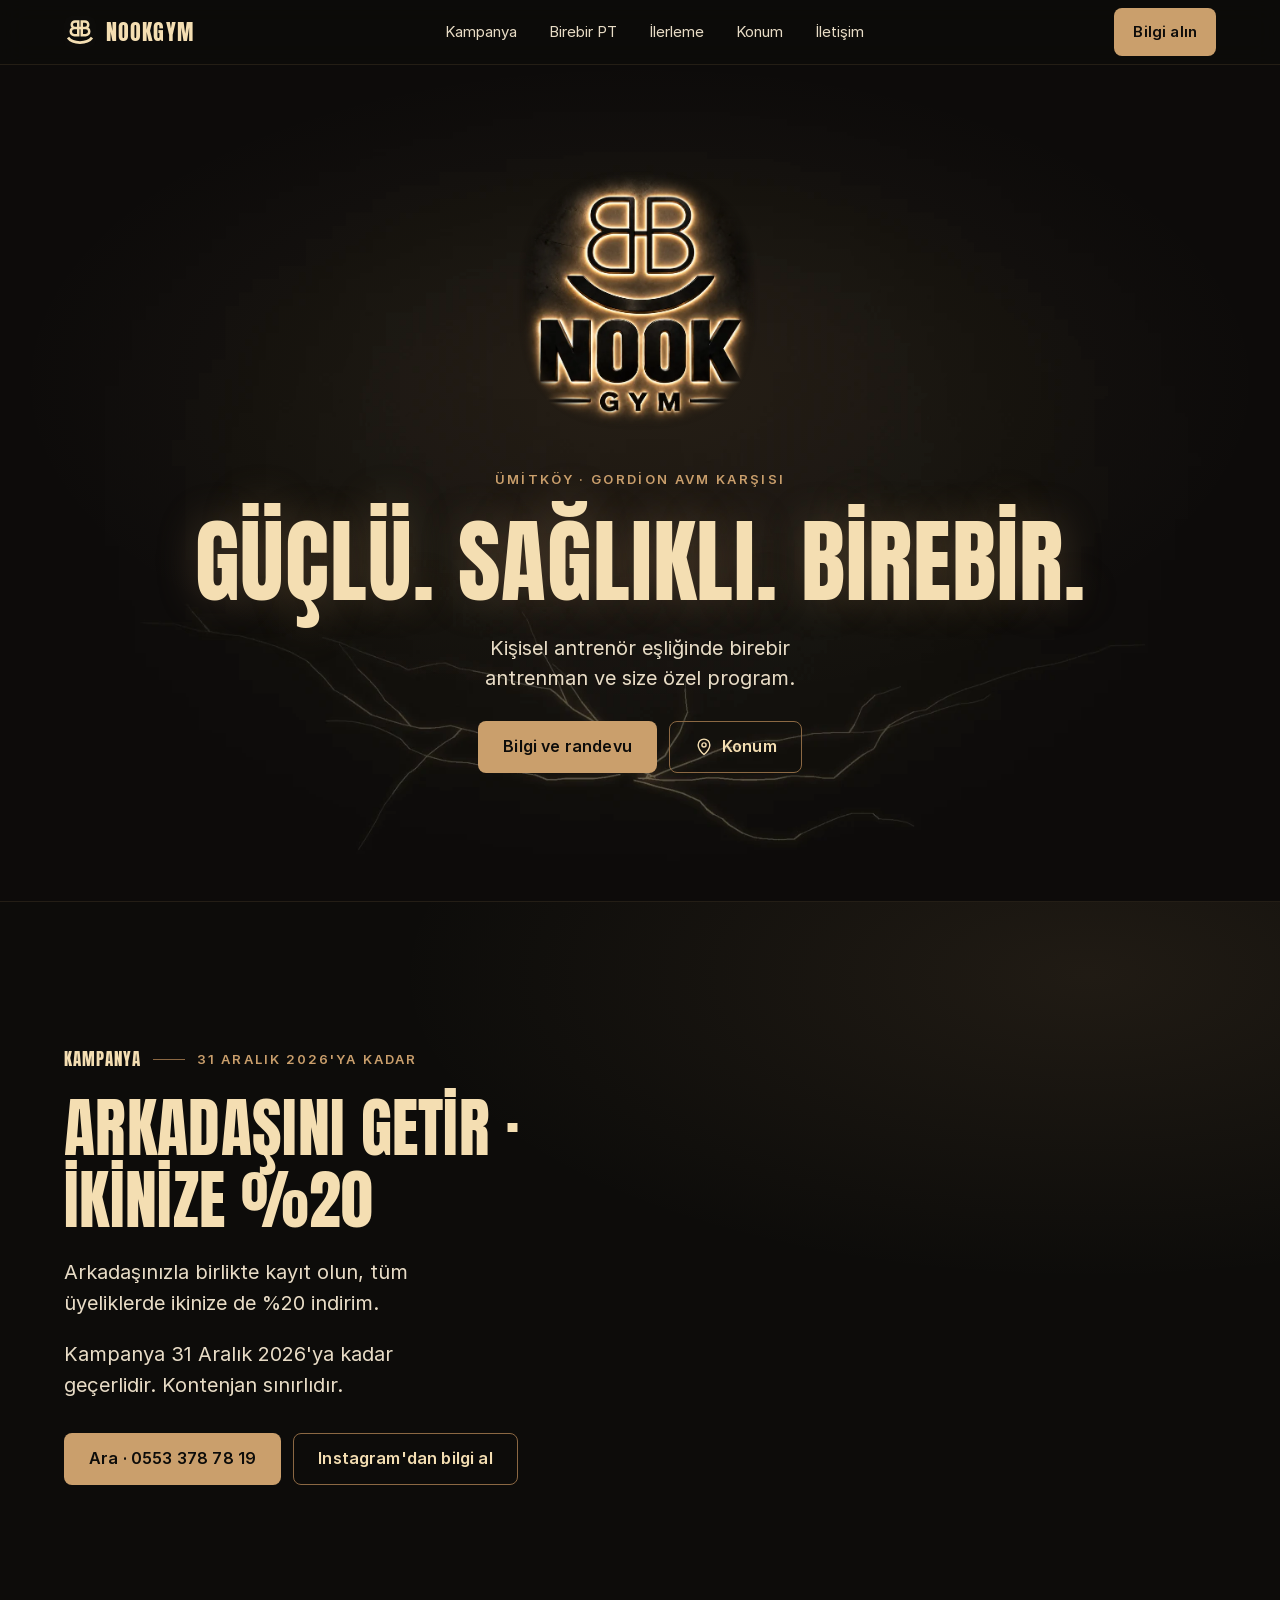
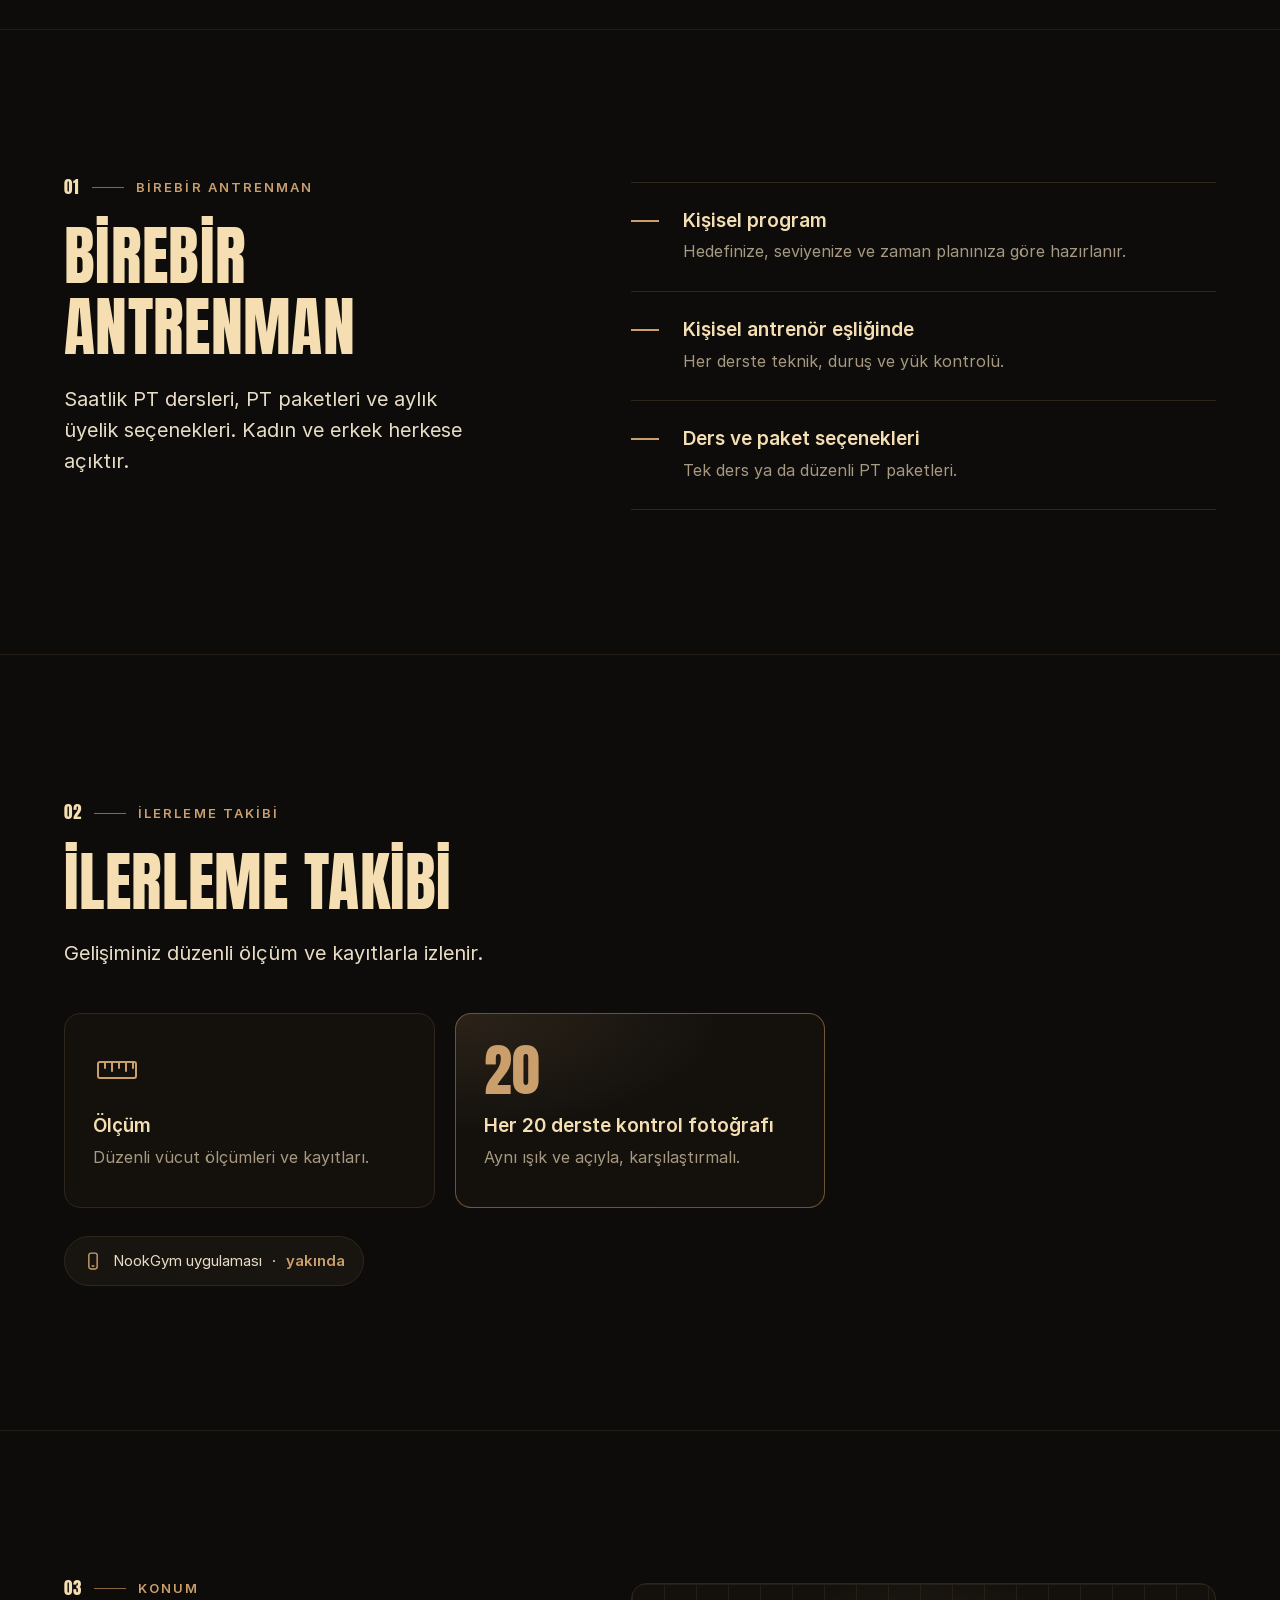
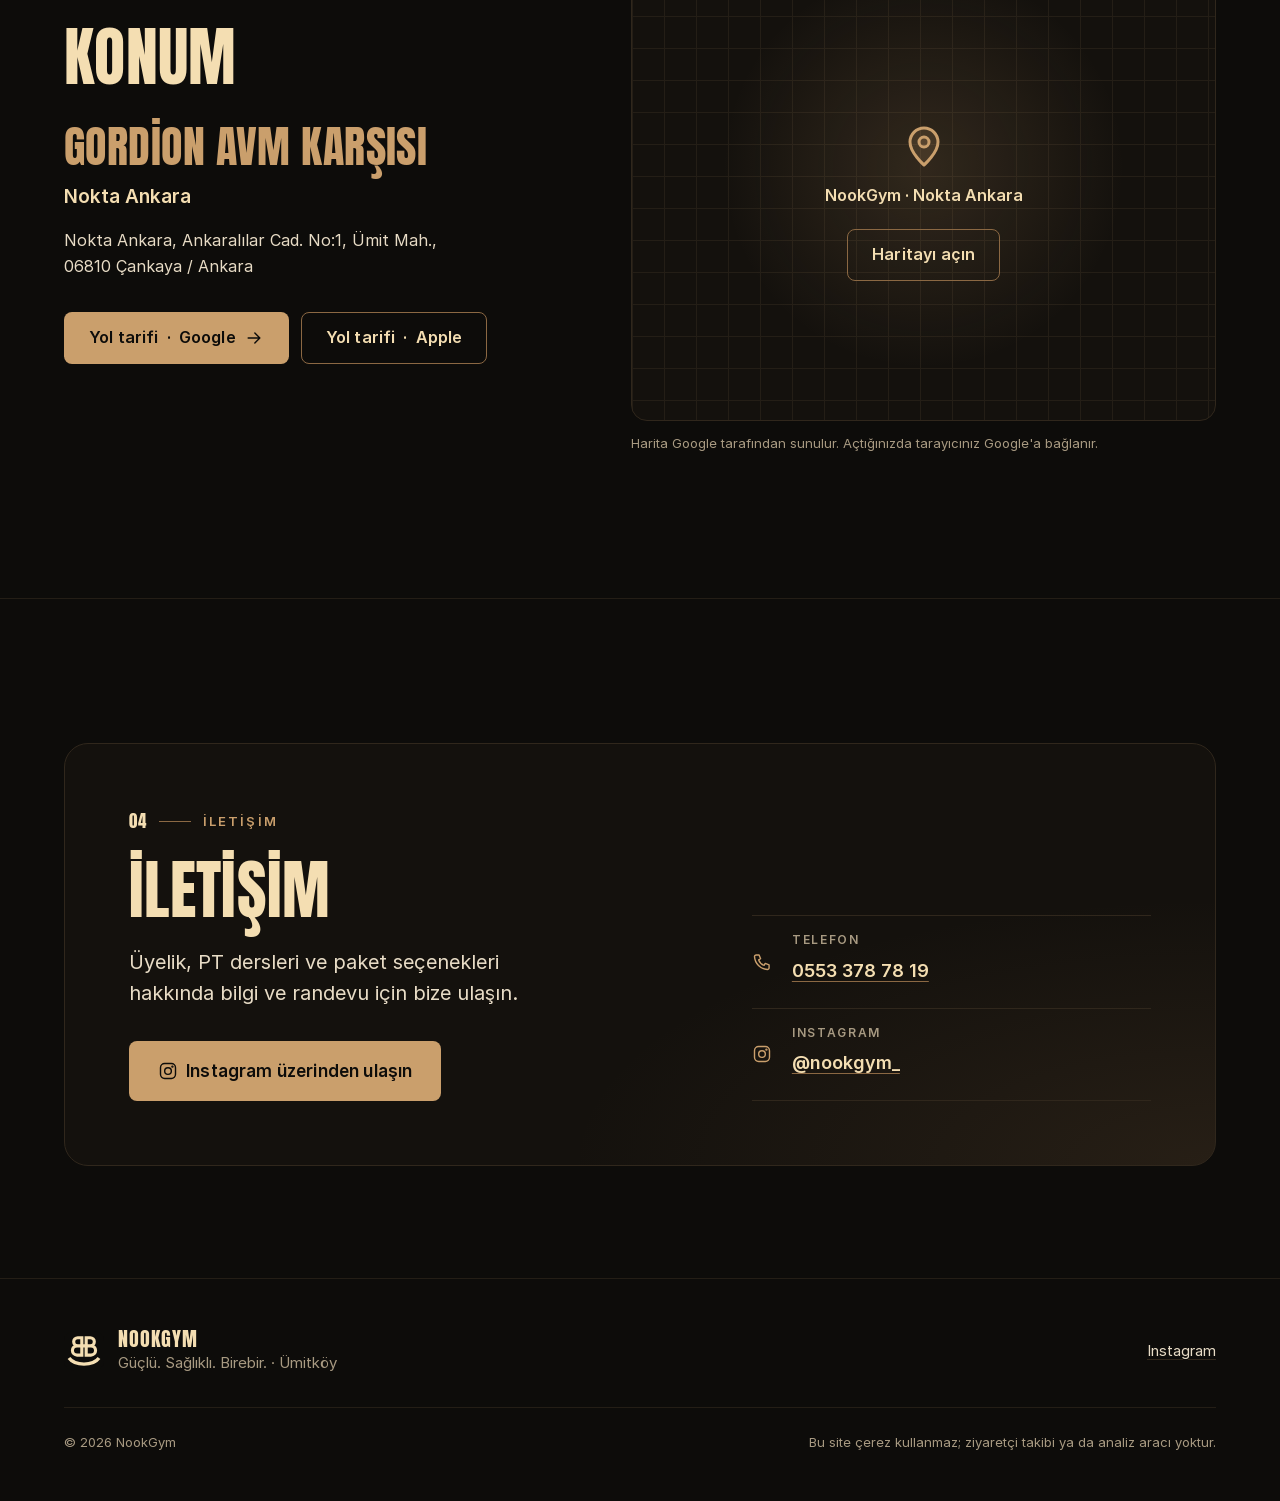
==== commit 4fa81173: "Kampanya: Arkadasini Getir (ikinize %20, 31 Aralik 2026'ya kadar; bitiste otomatik 'sona erdi'), sur" ====
--- a/index.html
+++ b/index.html
@@ -8,14 +8,15 @@
 <meta name="theme-color" content="#0D0C0A">
 <meta name="color-scheme" content="dark">
 <link rel="preload" href="/fonts/anton-tr.woff2?v=27bd98d1d6" as="font" type="font/woff2" crossorigin>
-<link rel="stylesheet" href="/styles.css?v=e7c6c8569f">
+<link rel="stylesheet" href="/styles.css?v=0e4c5b4bf6">
+<script src="/imlec.js?v=39aa52b988" defer></script>
 <link rel="icon" href="/assets/favicon.ico?v=61b2eaa9e1" sizes="48x48">
 <link rel="icon" href="/assets/favicon.svg?v=efe89bbaf9" type="image/svg+xml">
 <link rel="apple-touch-icon" href="/assets/apple-touch-icon.png?v=21e5dc8f00">
 <link rel="manifest" href="/site.webmanifest">
 
-<title>NookGym · Ümitköy'de Kişisel Antrenör ve Spor Salonu</title>
-<meta name="description" content="Kişisel antrenör eşliğinde birebir antrenman. Ümitköy'de, Gordion AVM karşısında. Saatlik PT dersleri, PT paketleri ve aylık üyelik.">
+<title>NookGym · Ümitköy Spor Salonu ve Kişisel Antrenör, Ankara</title>
+<meta name="description" content="Ümitköy'de, Gordion AVM karşısında spor salonu. Kişisel antrenör eşliğinde birebir antrenman, PT paketleri ve aylık üyelik. Ümitköy · Çayyolu · Ankara.">
 <link rel="canonical" href="https://nookgym.com.tr/">
 <link rel="preload" as="image" type="image/webp" imagesrcset="/assets/logo-583x627.webp?v=d474e4c88e 583w, /assets/logo-1166x1254.webp?v=88137894a3 1166w" imagesizes="(min-width: 900px) 296px, 54vw" fetchpriority="high">
 <meta property="og:type" content="website">
@@ -36,11 +37,14 @@
 <script type="application/ld+json">
 {
   "@context": "https://schema.org",
-  "@type": "HealthClub",
+  "@type": [
+    "ExerciseGym",
+    "HealthClub"
+  ],
   "@id": "https://nookgym.com.tr/#isletme",
   "name": "NookGym",
   "slogan": "Güçlü. Sağlıklı. Birebir.",
-  "description": "Kişisel antrenör eşliğinde birebir antrenman. Ümitköy'de, Gordion AVM karşısında. Saatlik PT dersleri, PT paketleri ve aylık üyelik.",
+  "description": "Ümitköy'de, Gordion AVM karşısında spor salonu. Kişisel antrenör eşliğinde birebir antrenman, saatlik PT dersleri, PT paketleri ve aylık üyelik.",
   "url": "https://nookgym.com.tr/",
   "logo": "https://nookgym.com.tr/assets/icon-512.png",
   "image": "https://nookgym.com.tr/assets/og-image.jpg",
@@ -62,30 +66,27 @@
     "@type": "Place",
     "name": "Nokta Ankara"
   },
+  "areaServed": [
+    {
+      "@type": "Place",
+      "name": "Ümitköy, Çankaya, Ankara"
+    },
+    {
+      "@type": "Place",
+      "name": "Çayyolu, Çankaya, Ankara"
+    },
+    {
+      "@type": "Place",
+      "name": "Yaşamkent, Çankaya, Ankara"
+    },
+    {
+      "@type": "City",
+      "name": "Ankara"
+    }
+  ],
   "sameAs": [
     "https://www.instagram.com/nookgym_/"
-  ],
-  "makesOffer": {
-    "@type": "Offer",
-    "name": "Kadın Open Gym · 1 + 1 Ay",
-    "description": "Yalnız Open Gym üyeliği. Toplam 2 ay · KDV dahil. PT dersleri dahil değildir.",
-    "url": "https://nookgym.com.tr/#kampanya",
-    "price": "6750.00",
-    "priceCurrency": "TRY",
-    "priceSpecification": {
-      "@type": "PriceSpecification",
-      "price": "6750.00",
-      "priceCurrency": "TRY",
-      "valueAddedTaxIncluded": true
-    },
-    "eligibleDuration": {
-      "@type": "QuantitativeValue",
-      "value": 2,
-      "unitCode": "MON"
-    },
-    "validFrom": "2026-10-07T00:00:00+03:00",
-    "validThrough": "2026-11-07T23:59:59+03:00"
-  }
+  ]
 }
 </script>
 <script src="/app.js?v=5e50d3506a" defer></script>
@@ -102,7 +103,6 @@
       <ul>
 
         <li data-kampanya-aktif><a href="/#kampanya">Kampanya</a></li>
-
         <li><a href="/#pt">Birebir PT</a></li>
         <li><a href="/#ilerleme">İlerleme</a></li>
         <li><a href="/#konum">Konum</a></li>
@@ -120,46 +120,6 @@
 <main id="icerik" tabindex="-1">
 
 
-  <section class="kampanyalar" aria-labelledby="kampanyalar-baslik" data-kampanya-aktif>
-    <div class="kap">
-      <article class="kampanya-kart">
-        <p class="kampanya-kart-ust">
-          <span class="kampanya-kart-etiket" id="kampanyalar-baslik">Kampanyalar</span>
-          <span class="kampanya-kart-tarih">7&nbsp;Ekim–7&nbsp;Kasım&nbsp;2026</span>
-        </p>
-        <a class="kampanya-kart-gorsel" href="#kampanya-video" aria-label="Kampanya videosu">
-          <picture>
-            <source type="image/webp" srcset="/assets/kampanya/kadin-open-gym-kapak-540.webp 540w" sizes="9.5rem">
-            <img src="/assets/kampanya/kadin-open-gym-kapak-540.jpg" width="540" height="960" alt="" fetchpriority="high">
-          </picture>
-          <span class="kampanya-kart-oynat" aria-hidden="true"><svg viewBox="0 0 24 24" focusable="false"><path d="M8 5.5v13l11-6.5z"/></svg></span>
-        </a>
-        <div class="kampanya-kart-metin">
-          <h2 class="kampanya-kart-ad">Kadın&nbsp;Open&nbsp;Gym&nbsp;· 1&nbsp;+&nbsp;1&nbsp;Ay</h2>
-          <p class="kampanya-kart-fiyat"><strong>6.750 TL</strong> <span>Toplam&nbsp;2&nbsp;ay&nbsp;· KDV&nbsp;dahil</span></p>
-        </div>
-        <ul class="kampanya-kart-cipler" role="list">
-          <li>
-            <svg class="ikon" viewBox="0 0 24 24" aria-hidden="true" focusable="false"><path d="M6.5 7v10M17.5 7v10M3.5 9.5v5M20.5 9.5v5M6.5 12h11"/></svg>
-            <span>Yalnız Open Gym üyeliği</span>
-          </li>
-          <li>
-            <svg class="ikon" viewBox="0 0 24 24" aria-hidden="true" focusable="false"><circle cx="12" cy="12" r="9"/><path d="M12 7v5l3 2"/></svg>
-            <span>Salonun açık olduğu günlerde <span class="bolunmez">09.00–20.00</span></span>
-          </li>
-          <li>
-            <svg class="ikon" viewBox="0 0 24 24" aria-hidden="true" focusable="false"><circle cx="12" cy="12" r="9"/><path d="M12 11v5M12 8h.01"/></svg>
-            <span>PT dersleri dahil değildir.</span>
-          </li>
-        </ul>
-        <div class="kampanya-kart-dugmeler">
-          <a class="btn btn-ana btn-kucuk" href="https://ig.me/m/nookgym_">Instagram'dan kampanya bilgisi al</a>
-          <a class="btn btn-ikincil btn-kucuk" href="#kampanya">Detaylar</a>
-        </div>
-      </article>
-    </div>
-  </section>
-
 
   <section class="giris" aria-labelledby="giris-baslik">
     <div class="kap giris-ic">
@@ -184,63 +144,32 @@
     </div>
   </section>
 
-
-  <section id="kampanya" class="bolum kampanya" aria-labelledby="kampanya-baslik" data-bitis="2026-11-08T00:00:00+03:00">
-    <div class="kap kampanya-ic">
+  <section id="kampanya" class="bolum kampanya" aria-labelledby="kampanya-baslik" data-bitis="2027-01-01T00:00:00+03:00">
+    <div class="kap">
       <div class="kampanya-metin">
         <div class="kampanya-teklif" data-kampanya-aktif>
-          <p class="kunye"><span>Kampanya</span> 7&nbsp;Ekim–7&nbsp;Kasım&nbsp;2026</p>
-          <h2 id="kampanya-baslik">Kadın Open Gym · 1 + 1 Ay</h2>
-          <div class="kampanya-fiyat">
-            <p class="kampanya-tutar">6.750 TL</p>
-            <p class="kampanya-fiyat-aciklama">Toplam&nbsp;2&nbsp;ay&nbsp;· KDV&nbsp;dahil</p>
-            <p class="kampanya-pt-notu">
-              <svg class="ikon" viewBox="0 0 24 24" aria-hidden="true" focusable="false"><circle cx="12" cy="12" r="9"/><path d="M12 11v5M12 8h.01"/></svg>
-              PT dersleri dahil değildir.
-            </p>
-          </div>
-          <dl class="kampanya-bilgi">
-            <div><dt>Kapsam</dt><dd>Yalnız Open Gym üyeliği</dd></div>
-            <div><dt>Kullanım</dt><dd>Salonun açık olduğu günlerde <span class="bolunmez">09.00–20.00</span></dd></div>
-            <div><dt>Kampanya geçerliliği</dt><dd>7&nbsp;Ekim–7&nbsp;Kasım&nbsp;2026</dd></div>
-            <div><dt>Konum</dt><dd>Nokta Ankara · Gordion AVM karşısı · Ümitköy/Ankara</dd></div>
-          </dl>
+          <p class="kunye"><span>Kampanya</span> 31&nbsp;Aralık&nbsp;2026'ya kadar</p>
+          <h2 id="kampanya-baslik">Arkadaşını Getir&nbsp;· İkinize&nbsp;%20</h2>
+          <p class="bolum-giris">Arkadaşınızla birlikte kayıt olun, tüm üyeliklerde ikinize de %20 indirim.</p>
+          <p class="bolum-giris">Kampanya 31&nbsp;Aralık&nbsp;2026'ya kadar geçerlidir. Kontenjan sınırlıdır.</p>
           <div class="dugmeler">
-            <a class="btn btn-ana" href="https://ig.me/m/nookgym_">Instagram'dan kampanya bilgisi al</a>
-            <a class="btn btn-ikincil" href="https://www.google.com/maps/dir/?api=1&amp;destination=39.901416%2C32.693052">
-              <svg class="ikon" viewBox="0 0 24 24" aria-hidden="true" focusable="false"><path d="M12 21s-7-6.1-7-11.5a7 7 0 0 1 14 0C19 14.9 12 21 12 21Z"/><circle cx="12" cy="9.5" r="2.5"/></svg>
-              Yol tarifi
-            </a>
+            <a class="btn btn-ana" href="tel:+905533787819">Ara · 0553&nbsp;378&nbsp;78&nbsp;19</a>
+            <a class="btn btn-ikincil" href="https://ig.me/m/nookgym_">Instagram'dan bilgi al</a>
           </div>
         </div>
         <div class="kampanya-bitti" data-kampanya-bitti hidden>
           <p class="kunye"><span>Kampanya</span> Sona erdi</p>
           <h2 id="kampanya-bitti-baslik">Kampanya sona erdi</h2>
-          <p class="bolum-giris">Kadın Open Gym · 1 + 1 Ay kampanyası 7&nbsp;Kasım&nbsp;2026 tarihinde sona erdi. Üyelik seçenekleri hakkında bilgi için bize ulaşın.</p>
+          <p class="bolum-giris">Arkadaşını Getir kampanyası 31&nbsp;Aralık&nbsp;2026 tarihinde sona erdi. Üyelik seçenekleri hakkında bilgi için bize ulaşın.</p>
           <div class="dugmeler">
             <a class="btn btn-ana" href="https://ig.me/m/nookgym_">Bilgi alın<span class="gizli"> (Instagram mesajı)</span></a>
             <a class="btn btn-ikincil" href="https://www.google.com/maps/dir/?api=1&amp;destination=39.901416%2C32.693052">Yol tarifi</a>
           </div>
         </div>
       </div>
-      <figure class="kampanya-video" id="kampanya-video" data-kampanya-aktif>
-        <div class="video-yer">
-          <picture>
-            <source type="image/webp" srcset="/assets/kampanya/kadin-open-gym-kapak-540.webp 540w, /assets/kampanya/kadin-open-gym-kapak-1080.webp 1080w" sizes="(min-width: 62rem) 22rem, (min-width: 48rem) 20rem, 78vw">
-            <img src="/assets/kampanya/kadin-open-gym-kapak-540.jpg" width="540" height="960" alt="Kadın Open Gym · 1 + 1 Ay kampanya videosunun kapağı" loading="lazy" decoding="async">
-          </picture>
-          <button class="video-oynat" type="button" data-instagram="https://www.instagram.com/p/DeMDaMSoQ3U/embed/" hidden>
-            <svg viewBox="0 0 24 24" aria-hidden="true" focusable="false"><path d="M8 5.5v13l11-6.5z"/></svg>
-            <span>Videoyu izleyin</span>
-          </button>
-        </div>
-        <figcaption>
-          <a href="https://www.instagram.com/reel/DeMDaMSoQ3U/">Instagram'da izle</a>
-          <span>Video Instagram tarafından sunulur; oynattığınızda tarayıcınız Instagram'a bağlanır.</span>
-        </figcaption>
-      </figure>
-    </div>
-  </section>
+    </div>
+  </section>
+
 
 
 
@@ -249,7 +178,7 @@
       <div class="bolum-bas">
         <p class="kunye" aria-hidden="true"><span>01</span> Birebir Antrenman</p>
         <h2 id="pt-baslik">Birebir antrenman</h2>
-        <p class="bolum-giris">Saatlik PT dersleri, PT paketleri ve aylık üyelik seçenekleri.</p>
+        <p class="bolum-giris">Saatlik PT dersleri, PT paketleri ve aylık üyelik seçenekleri. Kadın ve erkek herkese açıktır.</p>
       </div>
       <ul class="maddeler" role="list">
         <li>
@@ -339,6 +268,11 @@
         <ul class="kanallar">
 
           <li>
+            <svg class="ikon" viewBox="0 0 24 24" aria-hidden="true" focusable="false"><path d="M5 3.5h3.5l1.8 4.6-2.3 1.4a11 11 0 0 0 6.5 6.5l1.4-2.3 4.6 1.8V19a2 2 0 0 1-2.1 2A16.5 16.5 0 0 1 3 5.6a2 2 0 0 1 2-2.1Z"/></svg>
+            <span class="kanal-ad">Telefon</span>
+            <a href="tel:+905533787819">0553&nbsp;378&nbsp;78&nbsp;19</a>
+          </li>
+          <li>
             <svg class="ikon" viewBox="0 0 24 24" aria-hidden="true" focusable="false"><rect x="3" y="3" width="18" height="18" rx="5"/><circle cx="12" cy="12" r="4"/><circle cx="17.3" cy="6.7" r=".6"/></svg>
             <span class="kanal-ad">Instagram</span>
             <a href="https://www.instagram.com/nookgym_/">@nookgym_</a>
--- a/styles.css
+++ b/styles.css
@@ -1209,12 +1209,13 @@
 }
 .kampanya-video figcaption a { color: var(--amber); font-weight: 600; font-size: 0.9375rem; }
 
-/* ---------- Halter imleci (imlec.js) ----------
+/* ---------- Dambıl imleci (imlec.js) ----------
    İçerik Güvenlik Politikası (style-src 'self') nedeniyle CSS'in tamamı burada; imlec.js yalnız sınıf ve
    el.style.transform atar. Öğeler yalnız fareli masaüstünde, hareket azaltma kapalıyken oluşturulur.
    Sistem imleci yalnız html.imlec-acik varken gizlenir; yazı alanlarında, metin seçerken (imlec-secim)
-   ve iframe'lerin içinde sistem imleci görünür. */
-.imlec-toz {
+   ve iframe'lerin içinde sistem imleci görünür. Hız çizgileri ve tıklama çatlağı .imlec-iz tuvalinde
+   (boyutu burada; imlec.js yalnız piksel tamponunu ekran yoğunluğuna göre ayarlar). */
+.imlec-iz {
   position: fixed;
   top: 0;
   left: 0;
@@ -1223,35 +1224,40 @@
   z-index: 2147483000;
   pointer-events: none;
 }
-/* Tıklama noktası = kutunun (8px, 0) noktası = SVG'deki açık amber uç (imlec.js). */
+/* Tıklama noktası = kutunun (9px, 0) noktası = SVG'deki amber uç (imlec.js). Koyu metal gövde,
+   arkadan sıcak amber ışık (ışıklı tabela): kenar konturu + yumuşak amber hale. */
 .imlec {
   position: fixed;
   left: 0;
   top: 0;
   z-index: 2147483001;
-  width: 16px;
-  height: 46px;
-  margin-left: -8px;
+  width: 18px;
+  height: 45px;
+  margin-left: -9px;
   pointer-events: none;
-  transform-origin: 8px 0;
+  transform-origin: 9px 0;
   transform: translate3d(-200px, -200px, 0) rotate(-32deg);
   opacity: 0;
-  transition: opacity 0.2s cubic-bezier(0.2, 0.8, 0.2, 1);
-  filter: drop-shadow(0 3px 4px rgba(0, 0, 0, 0.55));
+  transition: opacity 0.2s cubic-bezier(0.2, 0.8, 0.2, 1), filter 0.18s ease-out;
+  filter: drop-shadow(0 3px 3px rgba(0, 0, 0, 0.6)) drop-shadow(0 0 3px rgba(202, 159, 108, 0.4));
   will-change: transform;
 }
 .imlec.acik { opacity: 1; }
 .imlec.metin,
 .imlec.cerceve,
 .imlec.secim { opacity: 0; }
-.imlec svg { display: block; width: 16px; height: 46px; max-width: none; overflow: visible; }
-.imlec .imlec-parlama,
+.imlec svg { display: block; width: 18px; height: 45px; max-width: none; overflow: visible; }
+.imlec .imlec-kenar { opacity: 0.75; transition: opacity 0.18s ease-out; }
+.imlec .imlec-isik { opacity: 0.75; transition: opacity 0.18s ease-out; }
+.imlec .imlec-parlama { opacity: 0.55; transition: opacity 0.18s ease-out; }
 .imlec .imlec-hale { opacity: 0; transition: opacity 0.18s ease-out; }
-.imlec.kaldir .imlec-parlama { opacity: 0.6; }
-.imlec.kaldir .imlec-hale { opacity: 0.45; }
 .imlec .imlec-uc { transition: fill 0.18s ease-out; }
-.imlec.kaldir .imlec-uc { fill: #FFFFFF; }
-.imlec.kaldir { filter: drop-shadow(0 3px 4px rgba(0, 0, 0, 0.55)) drop-shadow(0 0 5px rgba(202, 159, 108, 0.55)); }
+.imlec.kaldir .imlec-kenar { opacity: 1; stroke: #E2B97F; }
+.imlec.kaldir .imlec-isik { opacity: 1; stroke: #F4DEB2; }
+.imlec.kaldir .imlec-parlama { opacity: 0.9; }
+.imlec.kaldir .imlec-hale { opacity: 0.38; }
+.imlec.kaldir .imlec-uc { fill: #F4DEB2; }
+.imlec.kaldir { filter: drop-shadow(0 7px 5px rgba(0, 0, 0, 0.55)) drop-shadow(0 0 6px rgba(202, 159, 108, 0.85)); }
 html.imlec-acik,
 html.imlec-acik * { cursor: none !important; }
 html.imlec-acik input,
@@ -1262,12 +1268,12 @@
 html.imlec-acik.imlec-secim * { cursor: auto !important; }
 @media print {
   .imlec,
-  .imlec-toz { display: none !important; }
-}
-/* Yüksek kontrast (Windows) ya da "Kontrastı artır" (macOS): halter yok, sistem imleci (imlec.js de kapanır). */
+  .imlec-iz { display: none !important; }
+}
+/* Yüksek kontrast (Windows) ya da "Kontrastı artır" (macOS): dambıl yok, sistem imleci (imlec.js de kapanır). */
 @media (forced-colors: active), (prefers-contrast: more) {
   .imlec,
-  .imlec-toz { display: none !important; }
+  .imlec-iz { display: none !important; }
   html.imlec-acik,
   html.imlec-acik * { cursor: auto !important; }
 }
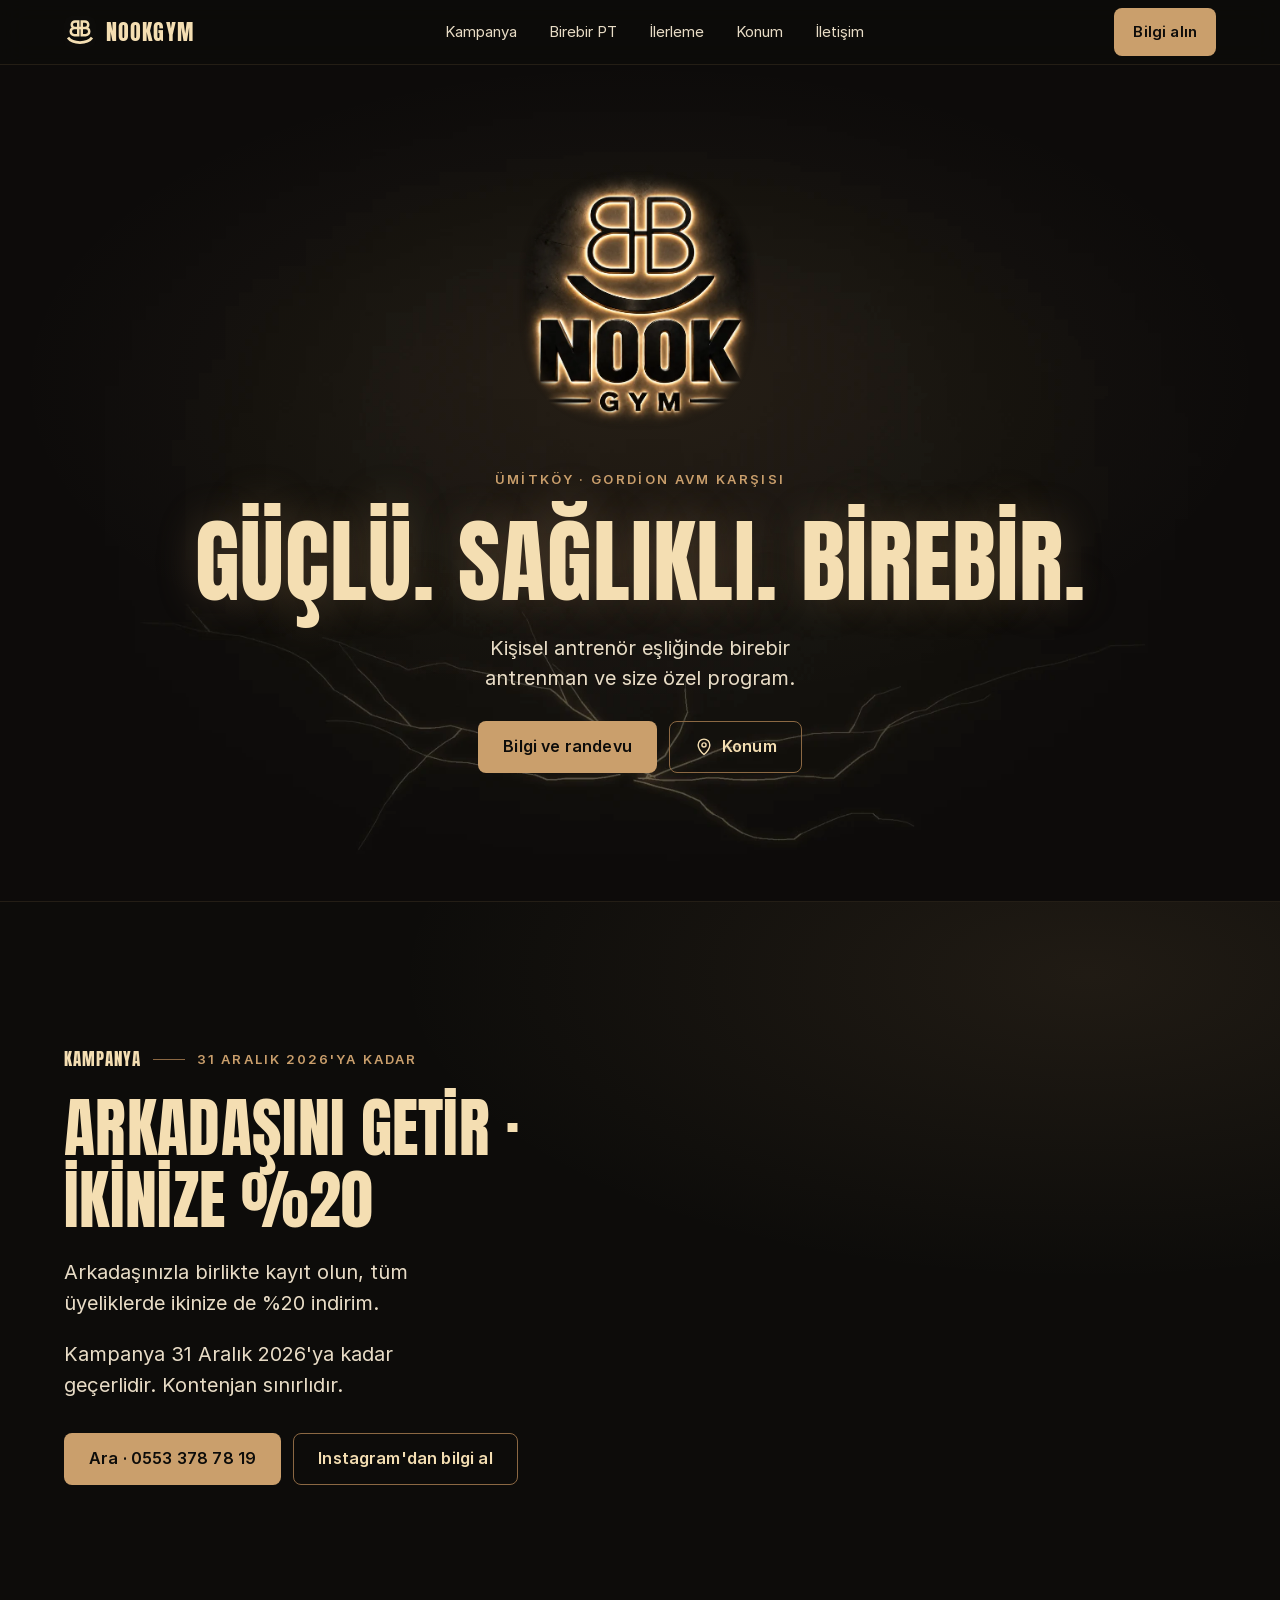
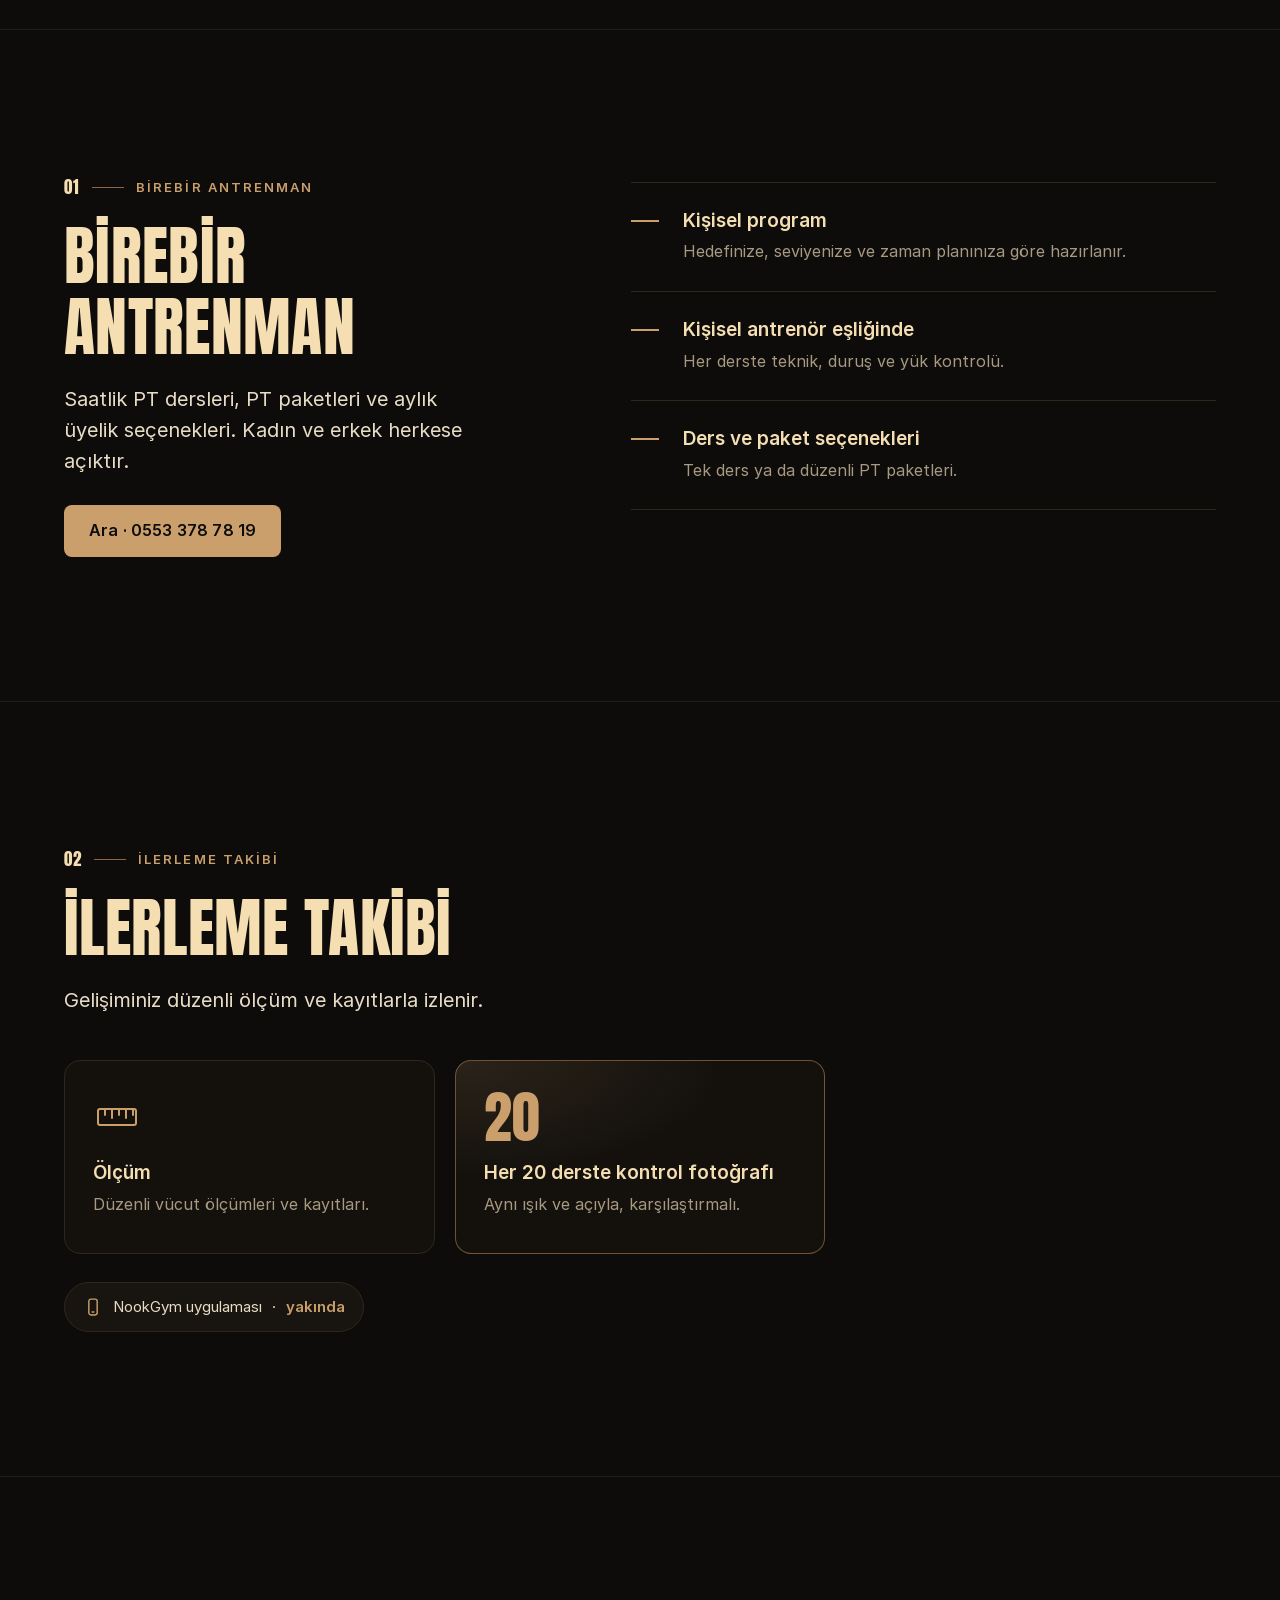
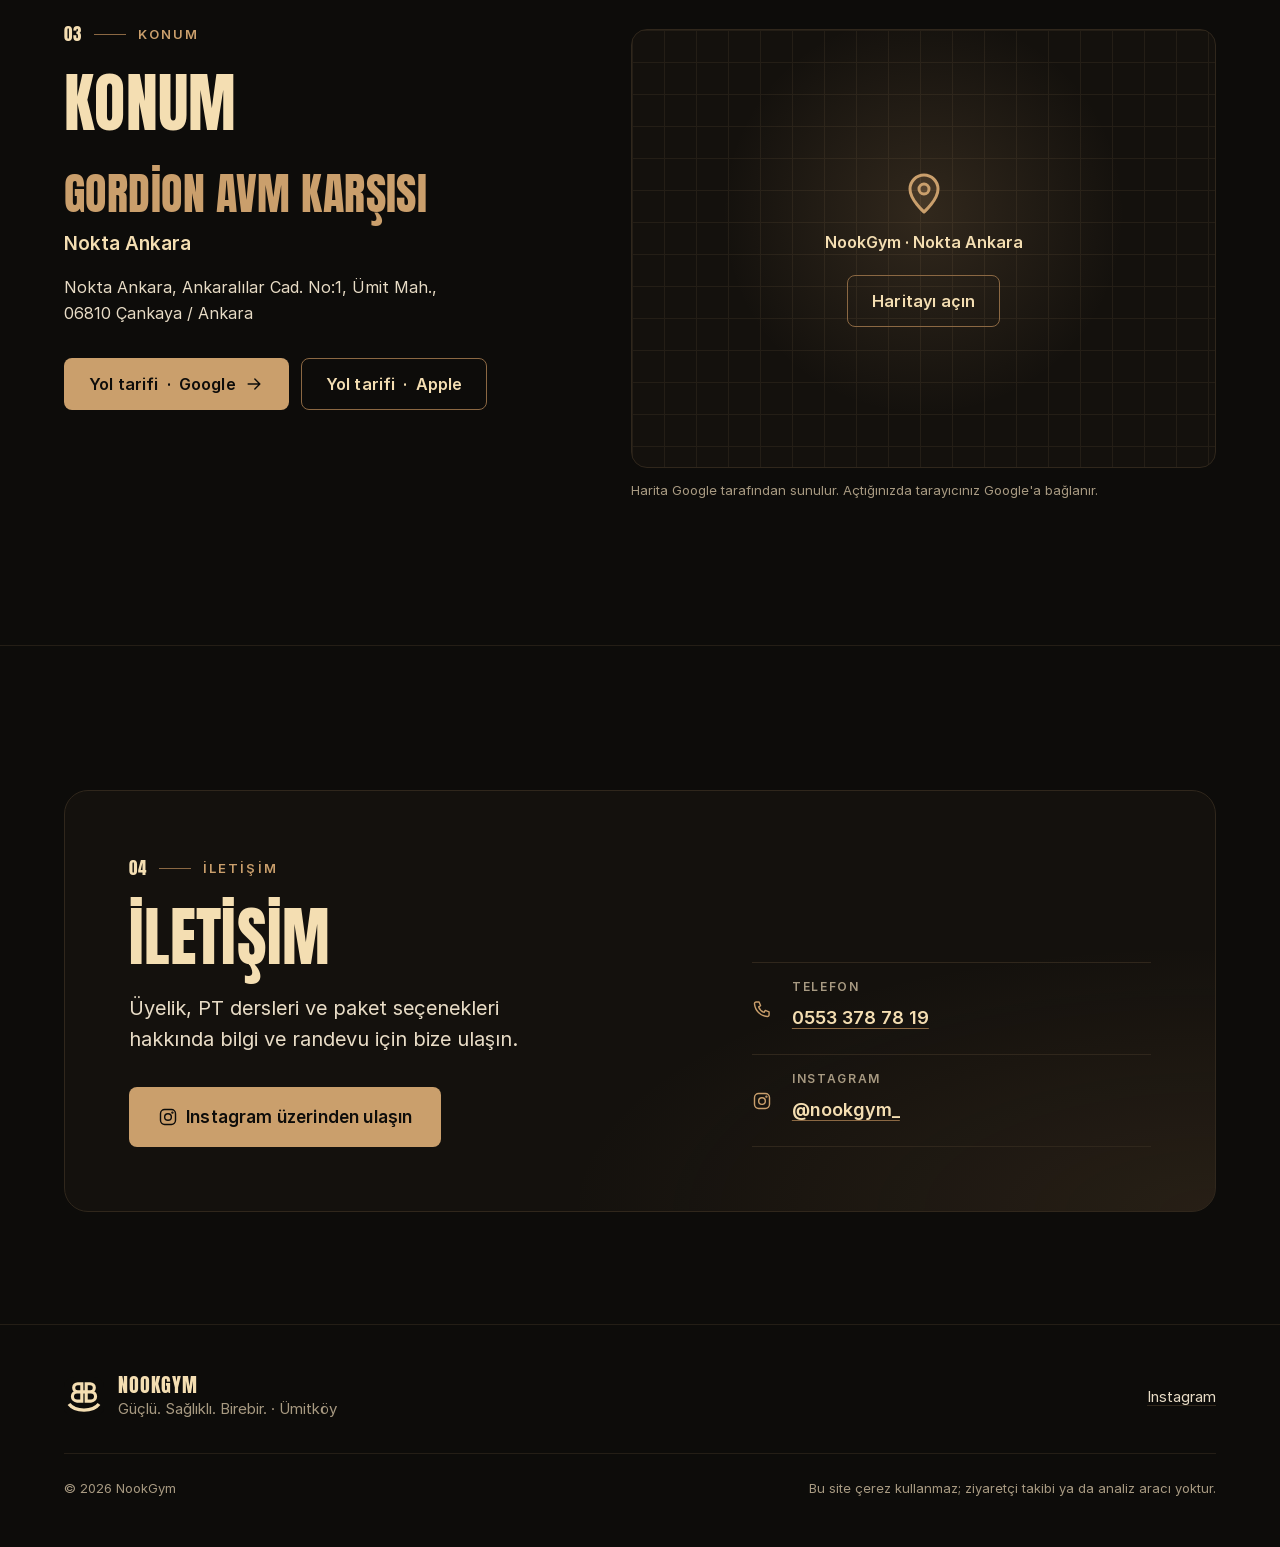
==== commit 2d031bec: "Birebir PT bolumune 'Ara · 0553 378 78 19' dugmesi (Google reklami #pt'ye iniyor); JSON-LD telephone" ====
--- a/index.html
+++ b/index.html
@@ -8,7 +8,7 @@
 <meta name="theme-color" content="#0D0C0A">
 <meta name="color-scheme" content="dark">
 <link rel="preload" href="/fonts/anton-tr.woff2?v=27bd98d1d6" as="font" type="font/woff2" crossorigin>
-<link rel="stylesheet" href="/styles.css?v=0e4c5b4bf6">
+<link rel="stylesheet" href="/styles.css?v=51efcc48e6">
 <script src="/imlec.js?v=39aa52b988" defer></script>
 <link rel="icon" href="/assets/favicon.ico?v=61b2eaa9e1" sizes="48x48">
 <link rel="icon" href="/assets/favicon.svg?v=efe89bbaf9" type="image/svg+xml">
@@ -86,7 +86,8 @@
   ],
   "sameAs": [
     "https://www.instagram.com/nookgym_/"
-  ]
+  ],
+  "telephone": "+90 553 378 78 19"
 }
 </script>
 <script src="/app.js?v=5e50d3506a" defer></script>
@@ -179,6 +180,11 @@
         <p class="kunye" aria-hidden="true"><span>01</span> Birebir Antrenman</p>
         <h2 id="pt-baslik">Birebir antrenman</h2>
         <p class="bolum-giris">Saatlik PT dersleri, PT paketleri ve aylık üyelik seçenekleri. Kadın ve erkek herkese açıktır.</p>
+
+        <div class="dugmeler">
+          <a class="btn btn-ana" href="tel:+905533787819">Ara · 0553&nbsp;378&nbsp;78&nbsp;19</a>
+        </div>
+
       </div>
       <ul class="maddeler" role="list">
         <li>
@@ -272,6 +278,7 @@
             <span class="kanal-ad">Telefon</span>
             <a href="tel:+905533787819">0553&nbsp;378&nbsp;78&nbsp;19</a>
           </li>
+
           <li>
             <svg class="ikon" viewBox="0 0 24 24" aria-hidden="true" focusable="false"><rect x="3" y="3" width="18" height="18" rx="5"/><circle cx="12" cy="12" r="4"/><circle cx="17.3" cy="6.7" r=".6"/></svg>
             <span class="kanal-ad">Instagram</span>
@@ -281,6 +288,9 @@
 
         </ul>
       </div>
+
+
+
     </div>
   </section>
 
--- a/styles.css
+++ b/styles.css
@@ -551,6 +551,7 @@
   text-wrap: pretty;
 }
 .konum-metin .dugmeler { margin-top: 2rem; }
+.bolum-bas .dugmeler { margin-top: 1.75rem; }
 
 .harita { margin-top: 2.75rem; }
 @media (min-width: 62rem) { .harita { margin-top: 0.5rem; } }
@@ -656,6 +657,15 @@
 .saat { display: flex; justify-content: space-between; gap: 1rem; padding-block: 0.125rem; }
 .saat dt { color: var(--metin); }
 .saat dd { color: var(--acik); font-weight: 600; font-variant-numeric: tabular-nums; }
+.iletisim-kunye {
+  margin-top: 2rem;
+  padding-top: 1.5rem;
+  border-top: 1px solid var(--cizgi-2);
+  font-size: 0.9375rem;
+  color: var(--soluk);
+  overflow-wrap: anywhere;
+}
+.iletisim-kunye p + p { margin-top: 0.5rem; }
 
 /* ---------- alt bilgi ---------- */
 
@@ -687,6 +697,8 @@
   text-decoration-color: var(--cizgi-2);
 }
 .alt-nav a:hover { color: var(--amber); text-decoration-color: var(--amber); }
+.alt-odeme { grid-column: 1 / -1; min-width: 0; }
+.alt-odeme-logo { display: block; width: 28.5rem; max-width: 100%; height: auto; }
 .alt-yasal { display: grid; gap: 0.25rem; font-size: 0.8125rem; }
 @media (min-width: 62rem) {
   .alt-ic { grid-template-columns: auto 1fr; align-items: center; column-gap: 3rem; }
@@ -695,6 +707,22 @@
 }
 
 /* ---------- metin sayfası (KVKK) ---------- */
+
+.inceleme-uyari {
+  padding: 0.75rem var(--kenar);
+  background: var(--amber);
+  color: var(--zemin);
+  text-align: center;
+  font-size: 0.9375rem;
+}
+.isletme-kunye { display: grid; gap: 0.25rem; margin-block: 1.5rem; }
+.isletme-kunye dt { margin-top: 1rem; color: var(--soluk); font-size: 0.875rem; }
+.isletme-kunye dt:first-child { margin-top: 0; }
+.isletme-kunye dd { min-width: 0; overflow-wrap: anywhere; }
+@media (min-width: 40rem) {
+  .isletme-kunye { grid-template-columns: minmax(10rem, 1fr) minmax(0, 2fr); gap: 1rem 2rem; }
+  .isletme-kunye dt { margin-top: 0; }
+}
 
 .metin {
   max-width: calc(46rem + 2 * var(--kenar));
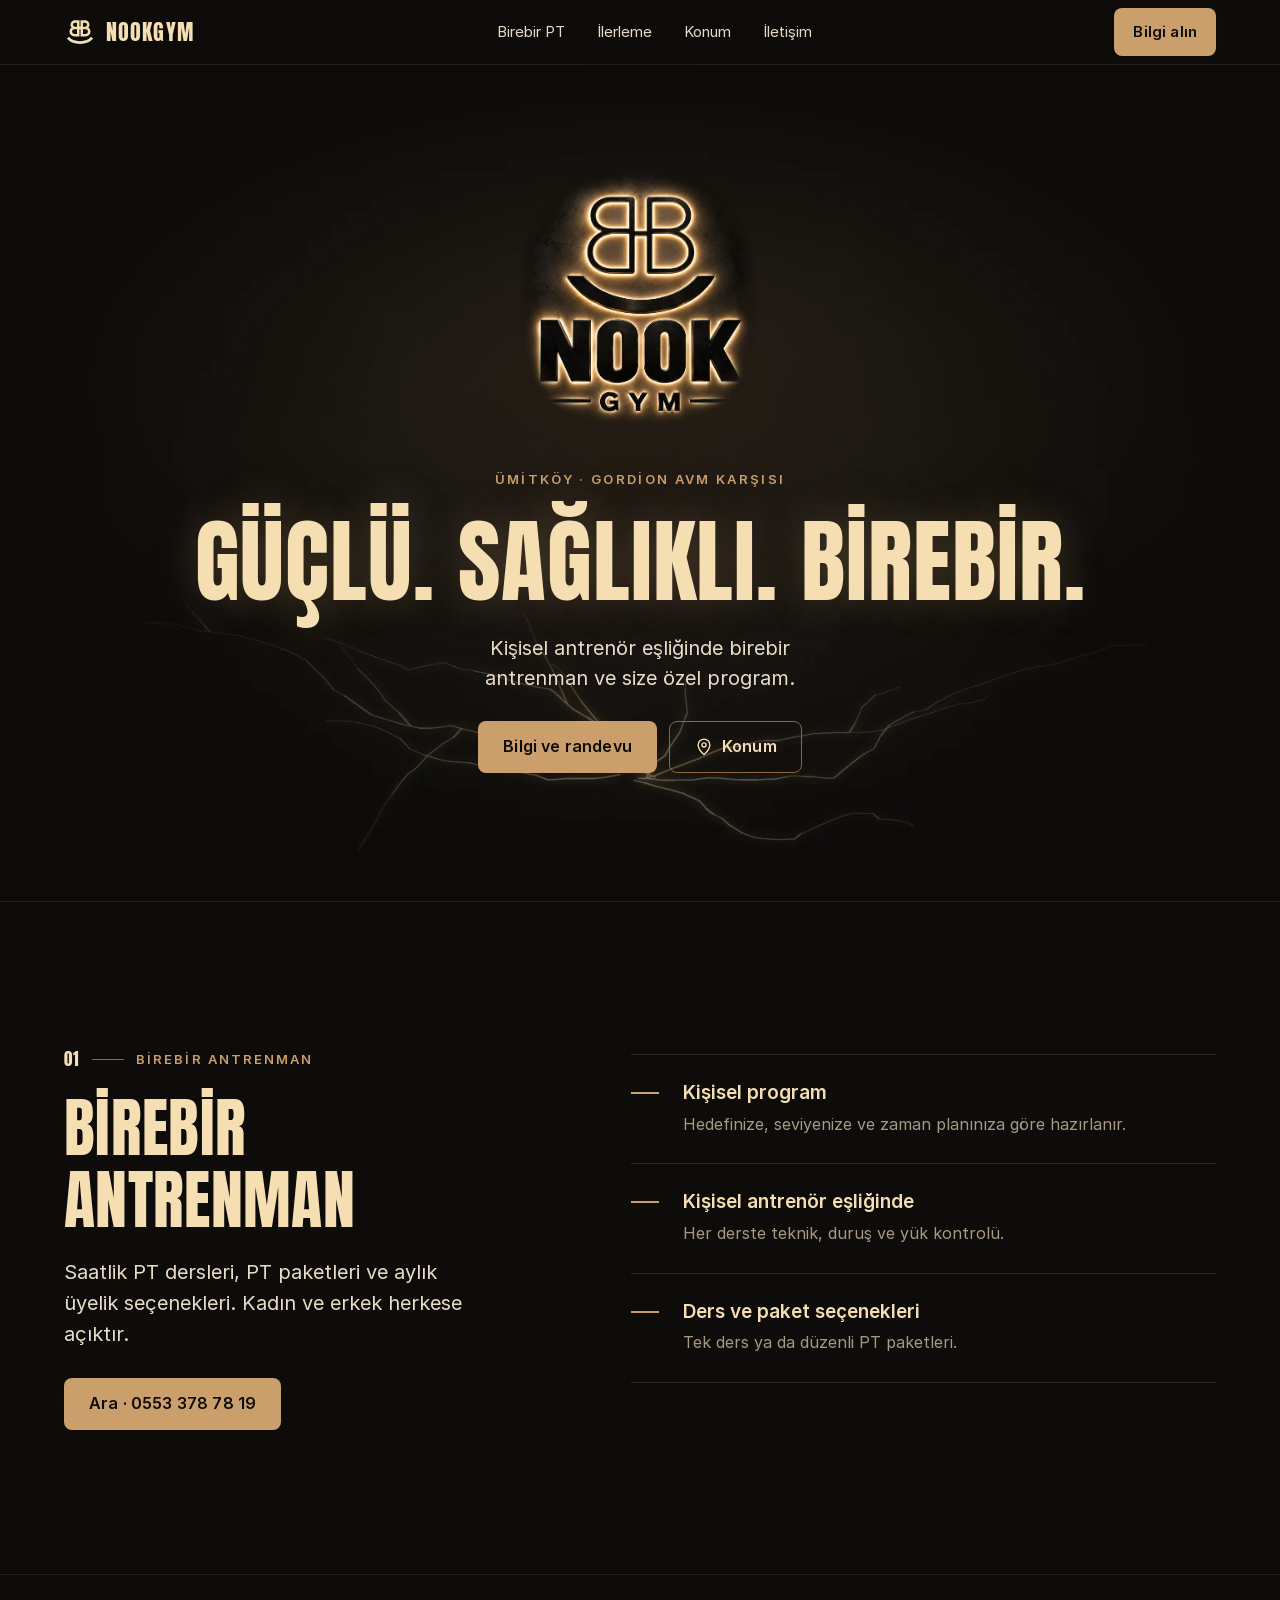
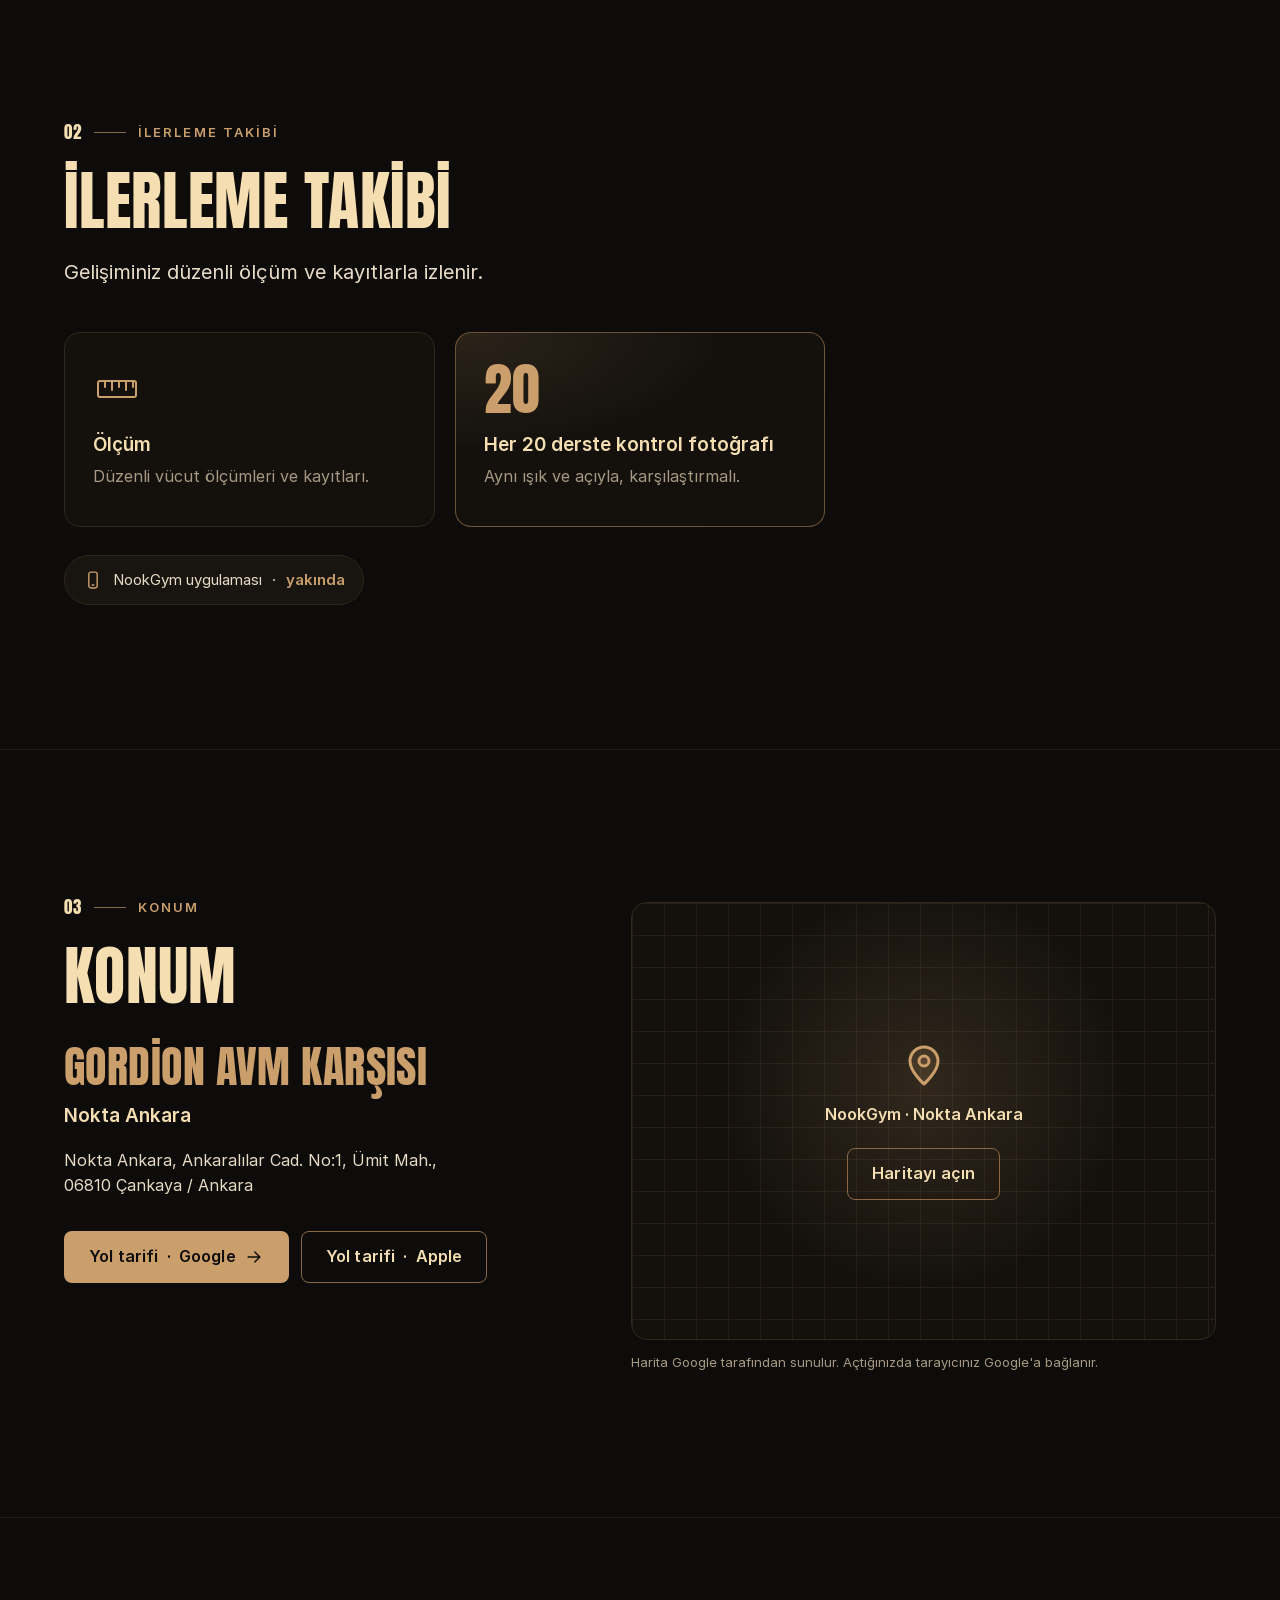
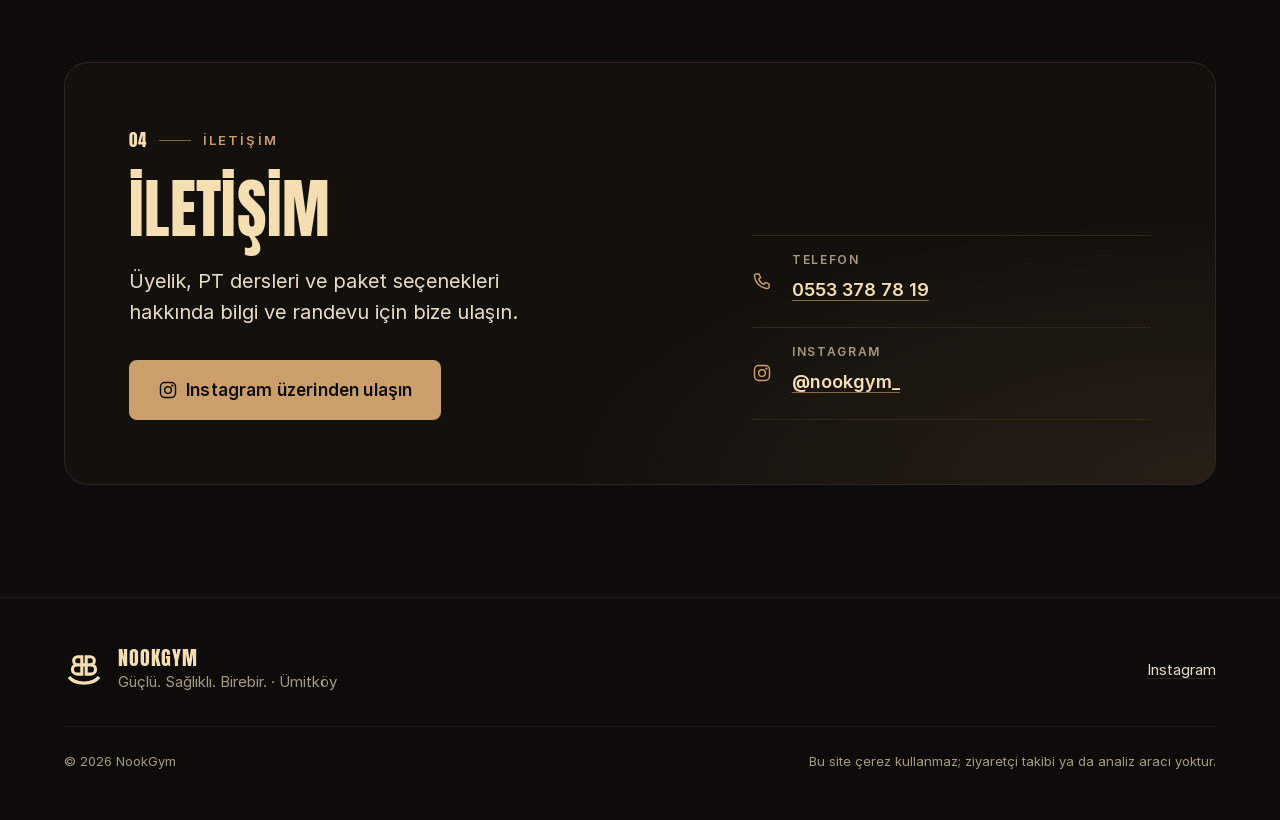
==== commit 487e67a6: "Arkadasini Getir kampanyasi kaldirildi (Ali: su an kampanya yok); menuden Kampanya baglantisi, ilgil" ====
--- a/index.html
+++ b/index.html
@@ -2,13 +2,13 @@
 <html lang="tr">
 <head>
 <meta charset="utf-8">
-<meta http-equiv="Content-Security-Policy" content="default-src 'none'; script-src 'self'; style-src 'self'; img-src 'self'; font-src 'self'; media-src 'self'; manifest-src 'self'; connect-src 'self'; frame-src https://www.google.com/maps https://www.google.com/maps/ https://www.instagram.com/p/; base-uri 'none'; form-action 'none'; object-src 'none'">
+<meta http-equiv="Content-Security-Policy" content="default-src 'none'; script-src 'self'; style-src 'self'; img-src 'self'; font-src 'self'; media-src 'self'; manifest-src 'self'; connect-src 'self'; frame-src https://www.google.com/maps https://www.google.com/maps/; base-uri 'none'; form-action 'none'; object-src 'none'">
 <meta name="referrer" content="strict-origin-when-cross-origin">
 <meta name="viewport" content="width=device-width, initial-scale=1, viewport-fit=cover">
 <meta name="theme-color" content="#0D0C0A">
 <meta name="color-scheme" content="dark">
 <link rel="preload" href="/fonts/anton-tr.woff2?v=27bd98d1d6" as="font" type="font/woff2" crossorigin>
-<link rel="stylesheet" href="/styles.css?v=51efcc48e6">
+<link rel="stylesheet" href="/styles.css?v=f3b2e5d72d">
 <script src="/imlec.js?v=39aa52b988" defer></script>
 <link rel="icon" href="/assets/favicon.ico?v=61b2eaa9e1" sizes="48x48">
 <link rel="icon" href="/assets/favicon.svg?v=efe89bbaf9" type="image/svg+xml">
@@ -61,7 +61,7 @@
     "latitude": 39.901416,
     "longitude": 32.693052
   },
-  "hasMap": "https://www.google.com/maps/search/?api=1&query=39.901416%2C32.693052",
+  "hasMap": "https://maps.google.com/?cid=13495199777257039193",
   "containedInPlace": {
     "@type": "Place",
     "name": "Nokta Ankara"
@@ -85,12 +85,13 @@
     }
   ],
   "sameAs": [
-    "https://www.instagram.com/nookgym_/"
+    "https://www.instagram.com/nookgym_/",
+    "https://maps.google.com/?cid=13495199777257039193"
   ],
   "telephone": "+90 553 378 78 19"
 }
 </script>
-<script src="/app.js?v=5e50d3506a" defer></script>
+<script src="/app.js?v=a2e6ae82dd" defer></script>
 </head>
 <body>
 <a class="atla" href="#icerik">İçeriğe geçin</a>
@@ -102,8 +103,6 @@
     </a>
     <nav class="ust-nav" id="ust-nav" aria-label="Bölümler">
       <ul>
-
-        <li data-kampanya-aktif><a href="/#kampanya">Kampanya</a></li>
         <li><a href="/#pt">Birebir PT</a></li>
         <li><a href="/#ilerleme">İlerleme</a></li>
         <li><a href="/#konum">Konum</a></li>
@@ -119,8 +118,6 @@
 
 
 <main id="icerik" tabindex="-1">
-
-
 
   <section class="giris" aria-labelledby="giris-baslik">
     <div class="kap giris-ic">
@@ -145,34 +142,6 @@
     </div>
   </section>
 
-  <section id="kampanya" class="bolum kampanya" aria-labelledby="kampanya-baslik" data-bitis="2027-01-01T00:00:00+03:00">
-    <div class="kap">
-      <div class="kampanya-metin">
-        <div class="kampanya-teklif" data-kampanya-aktif>
-          <p class="kunye"><span>Kampanya</span> 31&nbsp;Aralık&nbsp;2026'ya kadar</p>
-          <h2 id="kampanya-baslik">Arkadaşını Getir&nbsp;· İkinize&nbsp;%20</h2>
-          <p class="bolum-giris">Arkadaşınızla birlikte kayıt olun, tüm üyeliklerde ikinize de %20 indirim.</p>
-          <p class="bolum-giris">Kampanya 31&nbsp;Aralık&nbsp;2026'ya kadar geçerlidir. Kontenjan sınırlıdır.</p>
-          <div class="dugmeler">
-            <a class="btn btn-ana" href="tel:+905533787819">Ara · 0553&nbsp;378&nbsp;78&nbsp;19</a>
-            <a class="btn btn-ikincil" href="https://ig.me/m/nookgym_">Instagram'dan bilgi al</a>
-          </div>
-        </div>
-        <div class="kampanya-bitti" data-kampanya-bitti hidden>
-          <p class="kunye"><span>Kampanya</span> Sona erdi</p>
-          <h2 id="kampanya-bitti-baslik">Kampanya sona erdi</h2>
-          <p class="bolum-giris">Arkadaşını Getir kampanyası 31&nbsp;Aralık&nbsp;2026 tarihinde sona erdi. Üyelik seçenekleri hakkında bilgi için bize ulaşın.</p>
-          <div class="dugmeler">
-            <a class="btn btn-ana" href="https://ig.me/m/nookgym_">Bilgi alın<span class="gizli"> (Instagram mesajı)</span></a>
-            <a class="btn btn-ikincil" href="https://www.google.com/maps/dir/?api=1&amp;destination=39.901416%2C32.693052">Yol tarifi</a>
-          </div>
-        </div>
-      </div>
-    </div>
-  </section>
-
-
-
 
   <section id="pt" class="bolum" aria-labelledby="pt-baslik">
     <div class="kap bolum-ic">
@@ -238,7 +207,7 @@
         <p class="konum-alt">Nokta Ankara</p>
         <address>Nokta Ankara, Ankaralılar&nbsp;Cad. No:1, Ümit&nbsp;Mah., 06810 Çankaya&nbsp;/&nbsp;Ankara</address>
         <div class="dugmeler">
-          <a class="btn btn-ana" href="https://www.google.com/maps/dir/?api=1&amp;destination=39.901416%2C32.693052">
+          <a class="btn btn-ana" href="https://www.google.com/maps/dir/?api=1&amp;destination=Nook%20Gym%20-%20Nokta%20Ankara&amp;destination_place_id=ChIJbQbVt2U50xQRWSVWYLKUSLs">
             Yol tarifi <span aria-hidden="true">·</span> Google
             <svg class="ikon" viewBox="0 0 24 24" aria-hidden="true" focusable="false"><path d="M5 12h14M13 6l6 6-6 6"/></svg>
           </a>
@@ -250,7 +219,7 @@
           <svg class="harita-pin" viewBox="0 0 24 24" aria-hidden="true" focusable="false"><path d="M12 21s-7-6.1-7-11.5a7 7 0 0 1 14 0C19 14.9 12 21 12 21Z"/><circle cx="12" cy="9.5" r="2.5"/></svg>
           <p class="harita-baslik">NookGym · Nokta Ankara</p>
           <button class="btn btn-ikincil" type="button" data-harita="https://www.google.com/maps?q=39.901416,32.693052&amp;z=17&amp;output=embed" hidden>Haritayı açın</button>
-          <noscript><a class="btn btn-ikincil" href="https://www.google.com/maps/search/?api=1&amp;query=39.901416%2C32.693052">Google Haritalar'da açın</a></noscript>
+          <noscript><a class="btn btn-ikincil" href="https://www.google.com/maps/search/?api=1&amp;query=Nook%20Gym%20-%20Nokta%20Ankara&amp;query_place_id=ChIJbQbVt2U50xQRWSVWYLKUSLs">Google Haritalar'da açın</a></noscript>
         </div>
         <p class="harita-not">Harita Google tarafından sunulur. Açtığınızda tarayıcınız Google'a bağlanır.</p>
       </div>
--- a/styles.css
+++ b/styles.css
@@ -815,427 +815,7 @@
 .isaret-video { display: none !important; }
 .isaret-logo { opacity: 1 !important; animation: none !important; }
 
-/* ---------- Kampanya (ayarlar.json → KAMPANYA; bitişte app.js gizler) ---------- */
-[data-kampanya-aktif][hidden],
-[data-kampanya-bitti][hidden] { display: none !important; }
-
-/* İlk ekran "Kampanyalar" kartı — ışıklı tabela (2026-10-14).
-   Kenarda amber ışık: sayfa açılınca bir tur döner (4,5 sn), sonra sol üstte durur; fareyle üstüne gelince
-   ya da klavyeyle karta odaklanınca bir tur daha (app.js "dur"/"tur" sınıfları; tur her zaman tamamlanır,
-   fare erken çıksa da ışık sıçramaz). Kapakta bir kez ışık süpürmesi, fiyatta bir kez parlama.
-   Sürekli hareket yok; hepsi prefers-reduced-motion: no-preference içinde. Opaklık 0'dan başlayan giriş yok (LCP). */
-@property --kampanya-aci {
-  syntax: "<angle>";
-  inherits: false;
-  initial-value: 320deg;
-}
-
-.kampanyalar { padding-top: 0.75rem; padding-bottom: 0.25rem; }
-@media (min-width: 48rem) { .kampanyalar { padding-top: 1.5rem; } }
-
-.kampanya-kart {
-  position: relative;
-  isolation: isolate;
-  display: grid;
-  grid-template-columns: 6.5rem minmax(0, 1fr);
-  grid-template-areas:
-    "ust ust"
-    "gorsel metin"
-    "cipler cipler"
-    "dugmeler dugmeler";
-  gap: 0.75rem 1rem;
-  padding: calc(0.875rem + 1.5px);
-  border-radius: 1rem;
-  box-shadow: 0 1.25rem 3rem rgba(0, 0, 0, 0.4);
-}
-/* Katmanlar: ::before kenar ışığının bulanık halesi (kartın dışına taşar), ::after yüzey + ışıklı kenar.
-   İkisi aynı açıyı (--kampanya-aci) kullanır; içerik bunların üstünde. */
-.kampanya-kart::before,
-.kampanya-kart::after {
-  --kampanya-aci: 320deg;
-  content: "";
-  position: absolute;
-  inset: 0;
-  border-radius: inherit;
-  pointer-events: none;
-}
-.kampanya-kart::before {
-  z-index: -2;
-  inset: -2px;
-  background: conic-gradient(from var(--kampanya-aci),
-    rgba(244, 222, 178, 0.9), rgba(202, 159, 108, 0.55) 5%, transparent 14%,
-    transparent 86%, rgba(202, 159, 108, 0.55) 95%, rgba(244, 222, 178, 0.9));
-  filter: blur(16px);
-  opacity: 0.85;
-}
-.kampanya-kart::after {
-  z-index: -1;
-  border: 1.5px solid transparent;
-  background:
-    radial-gradient(90% 70% at 0% 0%, rgba(202, 159, 108, 0.17), transparent 62%) padding-box,
-    radial-gradient(70% 60% at 100% 100%, rgba(139, 104, 67, 0.14), transparent 70%) padding-box,
-    linear-gradient(var(--yuzey), var(--yuzey)) padding-box,
-    conic-gradient(from var(--kampanya-aci),
-      var(--acik), var(--amber) 5%, rgba(139, 104, 67, 0.7) 14%,
-      rgba(139, 104, 67, 0.7) 86%, var(--amber) 95%, var(--acik)) border-box;
-}
-
-.kampanya-kart-ust {
-  grid-area: ust;
-  display: flex;
-  flex-wrap: wrap;
-  align-items: center;
-  gap: 0.375rem 0.75rem;
-}
-.kampanya-kart-etiket {
-  padding: 0.25rem 0.625rem;
-  border-radius: 999px;
-  background: var(--amber);
-  color: var(--zemin);
-  font-size: 0.6875rem;
-  font-weight: 700;
-  letter-spacing: 0.16em;
-  text-transform: uppercase;
-  box-shadow: 0 0 1rem rgba(202, 159, 108, 0.35);
-}
-.kampanya-kart-tarih {
-  color: var(--acik);
-  font-size: 0.875rem;
-  font-weight: 600;
-  letter-spacing: 0.01em;
-}
-
-.kampanya-kart-gorsel {
-  grid-area: gorsel;
-  position: relative;
-  display: block;
-  align-self: start;
-  aspect-ratio: 9 / 16;
-  overflow: hidden;
-  border-radius: 0.75rem;
-  border: 1px solid rgba(139, 104, 67, 0.7);
-  box-shadow: 0 0.75rem 1.75rem rgba(0, 0, 0, 0.45);
-  isolation: isolate;
-}
-.kampanya-kart-gorsel img { width: 100%; height: 100%; object-fit: cover; }
-.kampanya-kart-gorsel::after {
-  content: "";
-  position: absolute;
-  inset: -25% -60%;
-  background: linear-gradient(-13deg, transparent 43%, rgba(244, 222, 178, 0.5) 50%, transparent 57%);
-  transform: translateY(110%);
-  pointer-events: none;
-}
-.kampanya-kart-gorsel:focus-visible { outline: 2px solid var(--acik); outline-offset: 3px; }
-.kampanya-kart-oynat {
-  position: absolute;
-  left: 50%;
-  top: 38%;
-  z-index: 1;
-  display: grid;
-  place-items: center;
-  width: 2.5rem;
-  height: 2.5rem;
-  border-radius: 999px;
-  background: rgba(202, 159, 108, 0.94);
-  color: var(--zemin);
-  box-shadow: 0 0 0 0.3125rem rgba(202, 159, 108, 0.22), 0 0.5rem 1.25rem rgba(0, 0, 0, 0.45);
-  transform: translate(-50%, -50%);
-  transition: background-color 0.2s ease;
-}
-.kampanya-kart-gorsel:hover .kampanya-kart-oynat { background: var(--acik); }
-.kampanya-kart-oynat svg { flex: none; width: 1.125rem; height: 1.125rem; fill: currentColor; margin-left: 0.125rem; }
-
-.kampanya-kart-metin { grid-area: metin; align-self: center; min-width: 0; }
-.kampanya-kart-ad {
-  font-family: var(--baslik);
-  font-weight: 400;
-  font-size: clamp(1.375rem, 6.6vw, 1.75rem);
-  line-height: 1.12;
-  letter-spacing: 0.01em;
-  text-transform: uppercase;
-  color: var(--acik);
-  text-wrap: balance;
-}
-.kampanya-kart-fiyat {
-  display: flex;
-  flex-wrap: wrap;
-  align-items: baseline;
-  gap: 0.25rem 0.75rem;
-  margin-top: 0.625rem;
-}
-/* Tabela fiyatı: logodaki ışıklı harfler gibi açık amber → amber degrade, hafif ışıma.
-   Degrade bronza inmez (kontrast için). Desteklemeyen tarayıcıda düz amber. */
-.kampanya-kart-fiyat strong {
-  display: inline-block;
-  font-family: var(--baslik);
-  font-weight: 400;
-  font-size: clamp(2.375rem, 11.5vw, 2.875rem);
-  line-height: 1;
-  letter-spacing: 0.01em;
-  color: var(--amber);
-}
-@supports ((-webkit-background-clip: text) or (background-clip: text)) {
-  .kampanya-kart-fiyat strong {
-    padding-inline: 0.04em;
-    background-image:
-      linear-gradient(105deg, transparent 42%, rgba(255, 250, 236, 0.95) 50%, transparent 58%),
-      linear-gradient(180deg, var(--acik) 8%, var(--amber) 72%);
-    background-size: 260% 100%, 100% 100%;
-    background-position: 100% 0, 0 0;
-    background-repeat: no-repeat;
-    -webkit-background-clip: text;
-    background-clip: text;
-    color: transparent;
-    -webkit-text-fill-color: transparent;
-    filter: drop-shadow(0 0 0.35em rgba(202, 159, 108, 0.45));
-  }
-}
-.kampanya-kart-fiyat span { color: var(--acik); font-size: 0.9375rem; font-weight: 600; }
-
-.kampanya-kart-cipler {
-  grid-area: cipler;
-  display: flex;
-  flex-wrap: wrap;
-  gap: 0.375rem;
-  list-style: none;
-}
-.kampanya-kart-cipler li {
-  display: inline-flex;
-  align-items: center;
-  gap: 0.4375rem;
-  min-height: 2rem;
-  padding: 0.3125rem 0.75rem 0.3125rem 0.625rem;
-  border: 1px solid var(--cizgi-2);
-  border-radius: 999px;
-  background: rgba(202, 159, 108, 0.07);
-  color: var(--metin);
-  font-size: 0.8125rem;
-  font-weight: 600;
-  line-height: 1.3;
-}
-.kampanya-kart-cipler .ikon { width: 1rem; height: 1rem; color: var(--amber); }
-
-.kampanya-kart-dugmeler { grid-area: dugmeler; display: grid; gap: 0.5rem; }
-.kampanya-kart-dugmeler .btn { width: 100%; }
-.kampanya-kart-dugmeler .btn-ana { box-shadow: 0 0.5rem 1.5rem rgba(202, 159, 108, 0.18); }
-
-/* Saat aralığı (09.00–20.00) ortasından bölünmez (doldur.py → span.bolunmez). */
-.bolunmez { white-space: nowrap; }
-
-/* Dar telefon (≤ 383 px: iPhone SE/mini, 360 px Android): kart Safari'nin görünür alanına (≈ 553 px) sığsın.
-   Metin ve öğe çıkarılmaz; yalnız boşluklar ve çip yazısı küçülür, kullanım çipi tek satıra iner. */
-@media (max-width: 23.99rem) {
-  .kampanya-kart { gap: 0.5rem 0.875rem; }
-  .kampanya-kart-cipler { gap: 0.25rem; }
-  .kampanya-kart-cipler li {
-    gap: 0.375rem;
-    min-height: 1.75rem;
-    padding: 0.25rem 0.625rem 0.25rem 0.5rem;
-    font-size: 0.75rem;
-  }
-  .kampanya-kart-cipler .ikon { width: 0.875rem; height: 0.875rem; }
-}
-/* En dar (≤ 359 px, ör. 320 px): bölünmez başlık satırı ("Kadın Open Gym ·") sütuna sığsın, taşmasın. */
-@media (max-width: 22.49rem) {
-  .kampanya-kart { grid-template-columns: 5.75rem minmax(0, 1fr); }
-  .kampanya-kart-ad { font-size: 1.25rem; }
-}
-
-/* Tablet: kapak solda, her şey sağ sütunda */
-@media (min-width: 36rem) {
-  .kampanya-kart {
-    grid-template-columns: 8.5rem minmax(0, 1fr);
-    grid-template-areas:
-      "gorsel ust"
-      "gorsel metin"
-      "gorsel cipler"
-      "gorsel dugmeler";
-    align-content: center;
-    gap: 0.75rem 1.5rem;
-    padding: calc(1.25rem + 1.5px);
-  }
-  .kampanya-kart-metin { align-self: start; }
-  .kampanya-kart-dugmeler { display: flex; flex-wrap: wrap; }
-  .kampanya-kart-dugmeler .btn { width: auto; }
-}
-
-/* Masaüstü: kapak | ad, fiyat, çipler | düğmeler */
-@media (min-width: 62rem) {
-  .kampanya-kart {
-    grid-template-columns: 9.5rem minmax(0, 1fr) auto;
-    grid-template-areas:
-      "gorsel ust dugmeler"
-      "gorsel metin dugmeler"
-      "gorsel cipler dugmeler";
-    grid-template-rows: auto auto auto;
-    align-content: center;
-    gap: 0.875rem 2rem;
-    padding: calc(1.25rem + 1.5px) calc(2rem + 1.5px) calc(1.25rem + 1.5px) calc(1.25rem + 1.5px);
-  }
-  .kampanya-kart-oynat { width: 3rem; height: 3rem; }
-  .kampanya-kart-oynat svg { width: 1.375rem; height: 1.375rem; }
-  .kampanya-kart-ad { font-size: clamp(1.75rem, 2.8vw, 2.5rem); }
-  .kampanya-kart-fiyat { margin-top: 0.5rem; gap: 0.25rem 1rem; }
-  .kampanya-kart-fiyat strong { font-size: clamp(3rem, 4.4vw, 4rem); }
-  .kampanya-kart-fiyat span { font-size: 1.0625rem; }
-  .kampanya-kart-dugmeler {
-    display: grid;
-    align-self: center;
-    gap: 0.625rem;
-    padding-left: 2rem;
-    border-left: 1px solid var(--cizgi-2);
-  }
-  .kampanya-kart-dugmeler .btn { width: 100%; min-height: 3.25rem; }
-}
-
-@media (prefers-reduced-motion: no-preference) {
-  .kampanya-kart { animation: kampanya-gir 0.45s cubic-bezier(0.2, 0.8, 0.2, 1) backwards; }
-  .kampanya-kart::before,
-  .kampanya-kart::after { animation: kampanya-isik 4.5s cubic-bezier(0.45, 0, 0.25, 1) 0.3s backwards; }
-  /* Açılış turu bitince app.js "dur" ekler (680° = 320°, görünür değişiklik yok). Fare/odak gelince "tur":
-     2 sn'lik tek tur, sonu animationend'de app.js kaldırır. Tur yarıda kesilmez, ışık hiç sıçramaz. */
-  .kampanya-kart.dur::before,
-  .kampanya-kart.dur::after { animation: none; }
-  .kampanya-kart.dur.tur::before,
-  .kampanya-kart.dur.tur::after { animation: kampanya-isik 2s cubic-bezier(0.45, 0, 0.25, 1) 1; }
-  .kampanya-kart-gorsel::after { animation: kampanya-supur 1.4s cubic-bezier(0.4, 0, 0.2, 1) 0.5s 1 backwards; }
-  .kampanya-kart-fiyat strong { animation: kampanya-parla 1.1s ease-in-out 1.8s 1 backwards; }
-}
-@keyframes kampanya-gir { from { transform: translateY(0.5rem); } }
-@keyframes kampanya-isik { from { --kampanya-aci: 320deg; } to { --kampanya-aci: 680deg; } }
-@keyframes kampanya-supur { from { transform: translateY(110%); } to { transform: translateY(-110%); } }
-@keyframes kampanya-parla {
-  from { background-position: 100% 0, 0 0; }
-  to { background-position: 0% 0, 0 0; }
-}
-
-@media (forced-colors: active) {
-  .kampanya-kart { border: 1px solid CanvasText; }
-  .kampanya-kart::before { display: none; }
-  .kampanya-kart-fiyat strong { background: none; color: CanvasText; -webkit-text-fill-color: CanvasText; filter: none; }
-  .kampanya-kart-gorsel::after { display: none; }
-}
-
-.kampanya {
-  background:
-    radial-gradient(90% 70% at 85% 10%, rgba(202, 159, 108, 0.10), transparent 60%),
-    var(--zemin);
-}
-.kampanya-ic { display: grid; gap: 2.75rem; }
-@media (min-width: 62rem) {
-  .kampanya-ic { grid-template-columns: minmax(0, 1fr) 22rem; gap: 4.5rem; align-items: center; }
-}
-.kampanya h2 { max-width: 16ch; }
-.kampanya-fiyat {
-  margin-top: 1.75rem;
-  padding: 1.5rem 1.5rem 1.375rem;
-  border: 1px solid rgba(139, 104, 67, 0.75);
-  border-radius: 1rem;
-  background:
-    radial-gradient(120% 100% at 0% 0%, rgba(202, 159, 108, 0.13), transparent 60%),
-    var(--yuzey);
-}
-.kampanya-tutar {
-  font-family: var(--baslik);
-  font-size: clamp(3.25rem, 14vw, 5rem);
-  line-height: 0.95;
-  letter-spacing: 0.01em;
-  color: var(--amber);
-}
-.kampanya-fiyat-aciklama {
-  margin-top: 0.5rem;
-  font-size: 1.125rem;
-  font-weight: 600;
-  color: var(--acik);
-}
-.kampanya-pt-notu {
-  display: inline-flex;
-  align-items: center;
-  gap: 0.5rem;
-  margin-top: 1rem;
-  padding: 0.5rem 0.875rem;
-  border: 1px solid var(--bronz);
-  border-radius: 999px;
-  background: rgba(202, 159, 108, 0.06);
-  color: var(--metin);
-  font-size: 0.9375rem;
-  font-weight: 600;
-}
-.kampanya-pt-notu .ikon { flex: none; width: 1.125rem; height: 1.125rem; color: var(--amber); }
-.kampanya-bilgi { margin-top: 1.75rem; border-top: 1px solid var(--cizgi-2); }
-.kampanya-bilgi > div {
-  display: grid;
-  gap: 0.25rem;
-  padding-block: 0.875rem;
-  border-bottom: 1px solid var(--cizgi-2);
-}
-@media (min-width: 36rem) {
-  .kampanya-bilgi > div { grid-template-columns: 11rem minmax(0, 1fr); gap: 1rem; }
-}
-.kampanya-bilgi dt {
-  color: var(--soluk);
-  font-size: 0.8125rem;
-  font-weight: 600;
-  letter-spacing: 0.08em;
-  text-transform: uppercase;
-}
-.kampanya-bilgi dd { color: var(--metin); }
-.kampanya-teklif .dugmeler,
-.kampanya-bitti .dugmeler { margin-top: 2rem; }
-
-.kampanya-video { margin: 0; justify-self: center; width: min(100%, 20rem); }
-@media (min-width: 62rem) { .kampanya-video { width: 22rem; } }
-.video-yer {
-  position: relative;
-  aspect-ratio: 9 / 16;
-  overflow: hidden;
-  border: 1px solid var(--cizgi-2);
-  border-radius: 1rem;
-  background: var(--yuzey);
-}
-.video-yer img { display: block; width: 100%; height: 100%; object-fit: cover; }
-.video-oynat {
-  position: absolute;
-  left: 50%;
-  bottom: 1.25rem;
-  display: inline-flex;
-  align-items: center;
-  gap: 0.625rem;
-  min-height: 3.25rem;
-  padding: 0.75rem 1.375rem 0.75rem 1.125rem;
-  border: 0;
-  border-radius: 999px;
-  background: var(--amber);
-  color: var(--zemin);
-  font: inherit;
-  font-weight: 700;
-  transform: translateX(-50%);
-  white-space: nowrap;
-  cursor: pointer;
-  box-shadow: 0 0.75rem 2rem rgba(0, 0, 0, 0.45);
-}
-.video-oynat:hover { background: var(--acik); }
-.video-oynat:focus-visible { outline: 3px solid var(--acik); outline-offset: 3px; }
-.video-oynat svg { flex: none; width: 1.375rem; height: 1.375rem; fill: currentColor; }
-.video-oynat[hidden] { display: none; }
-.video-cerceve {
-  display: block;
-  width: 100%;
-  aspect-ratio: 9 / 19.5;
-  border: 1px solid var(--cizgi-2);
-  border-radius: 1rem;
-  background: #fff;
-}
-.kampanya-video figcaption {
-  display: grid;
-  gap: 0.375rem;
-  margin-top: 0.875rem;
-  color: var(--soluk);
-  font-size: 0.8125rem;
-  text-align: center;
-}
-.kampanya-video figcaption a { color: var(--amber); font-weight: 600; font-size: 0.9375rem; }
+
 
 /* ---------- Dambıl imleci (imlec.js) ----------
    İçerik Güvenlik Politikası (style-src 'self') nedeniyle CSS'in tamamı burada; imlec.js yalnız sınıf ve
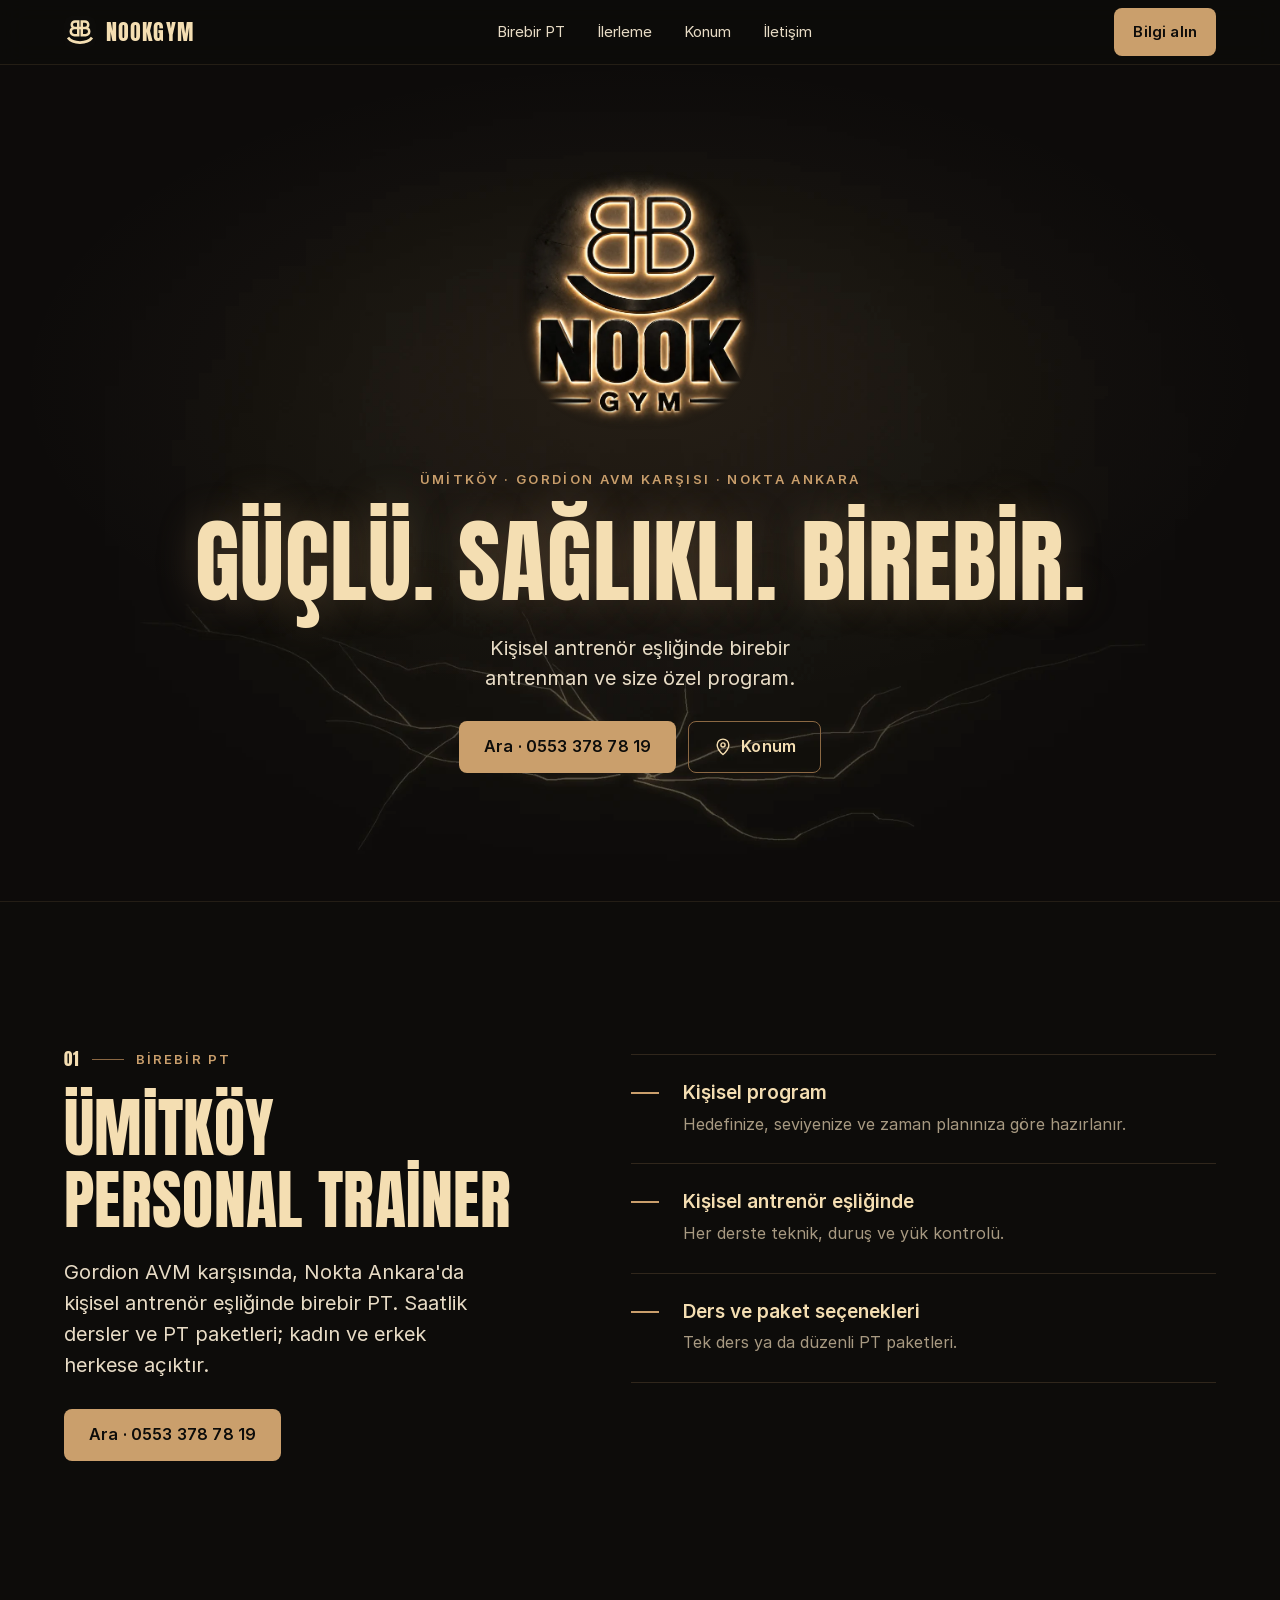
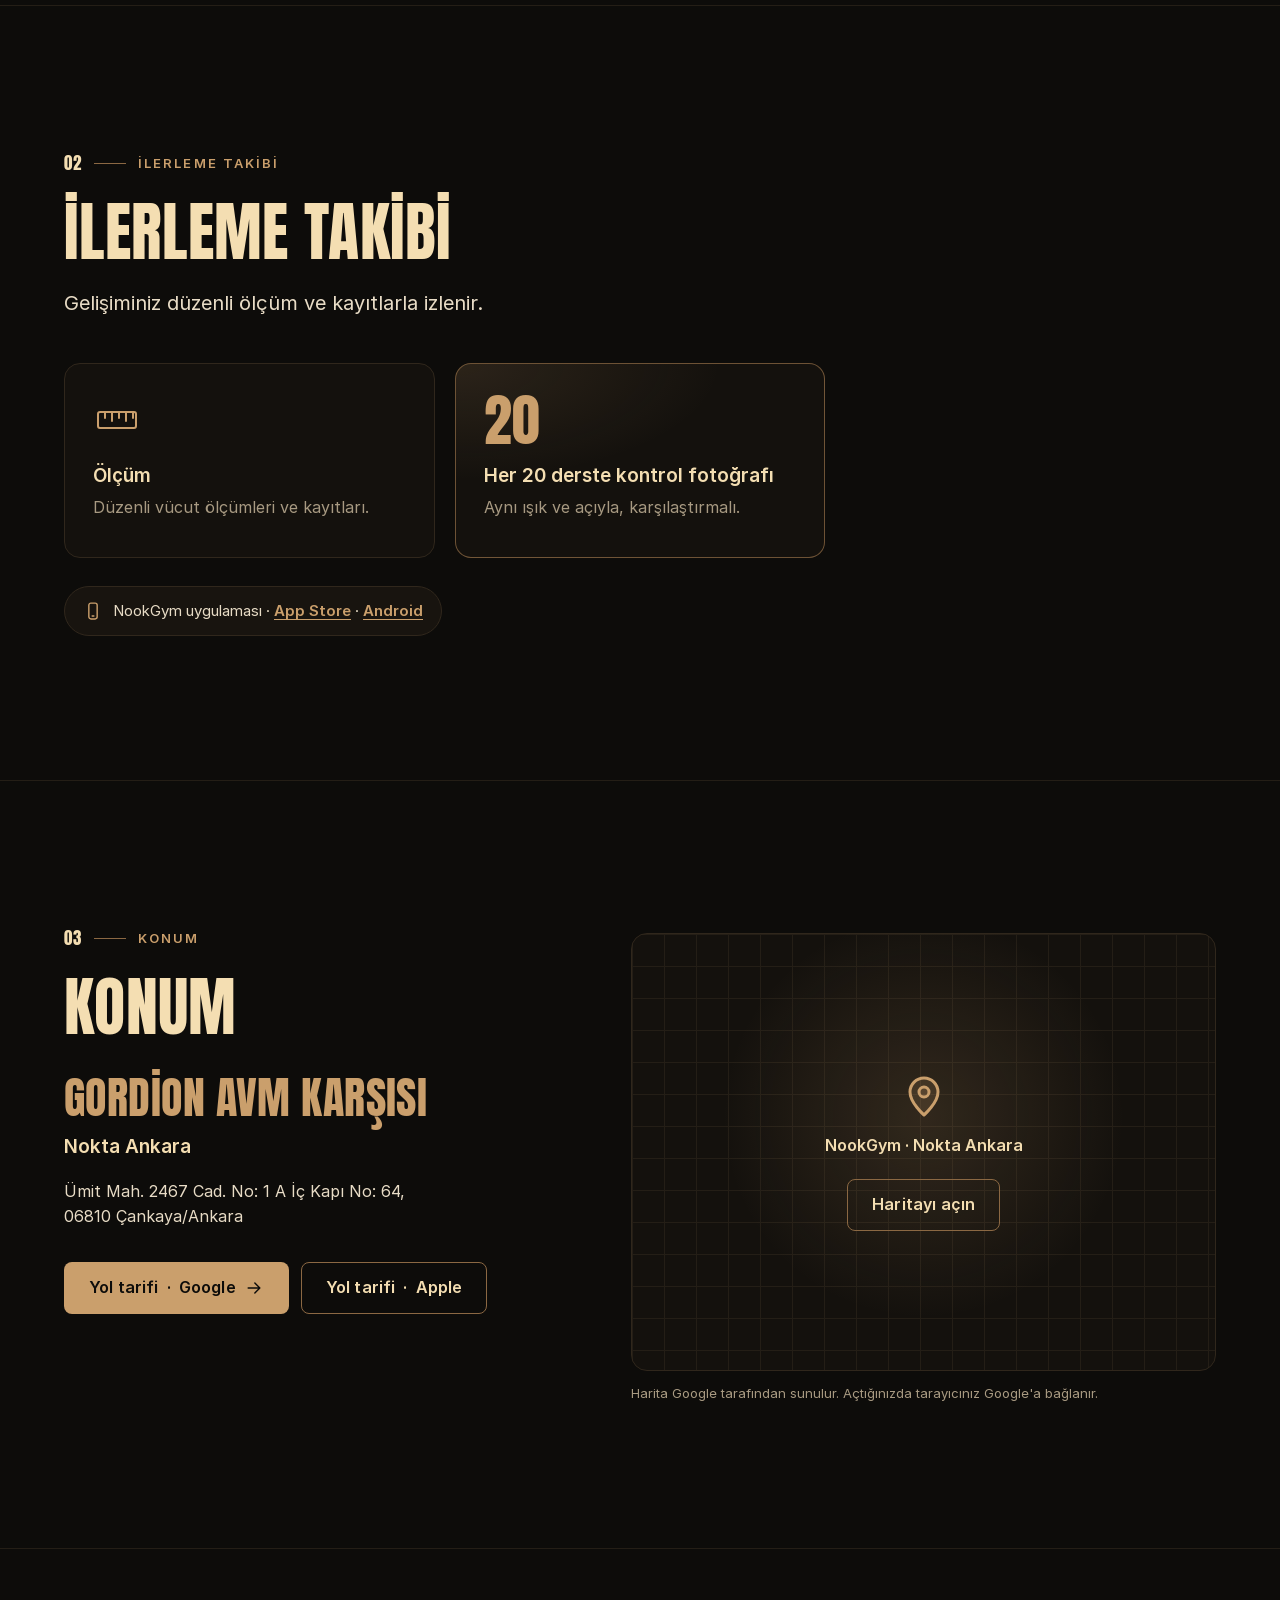
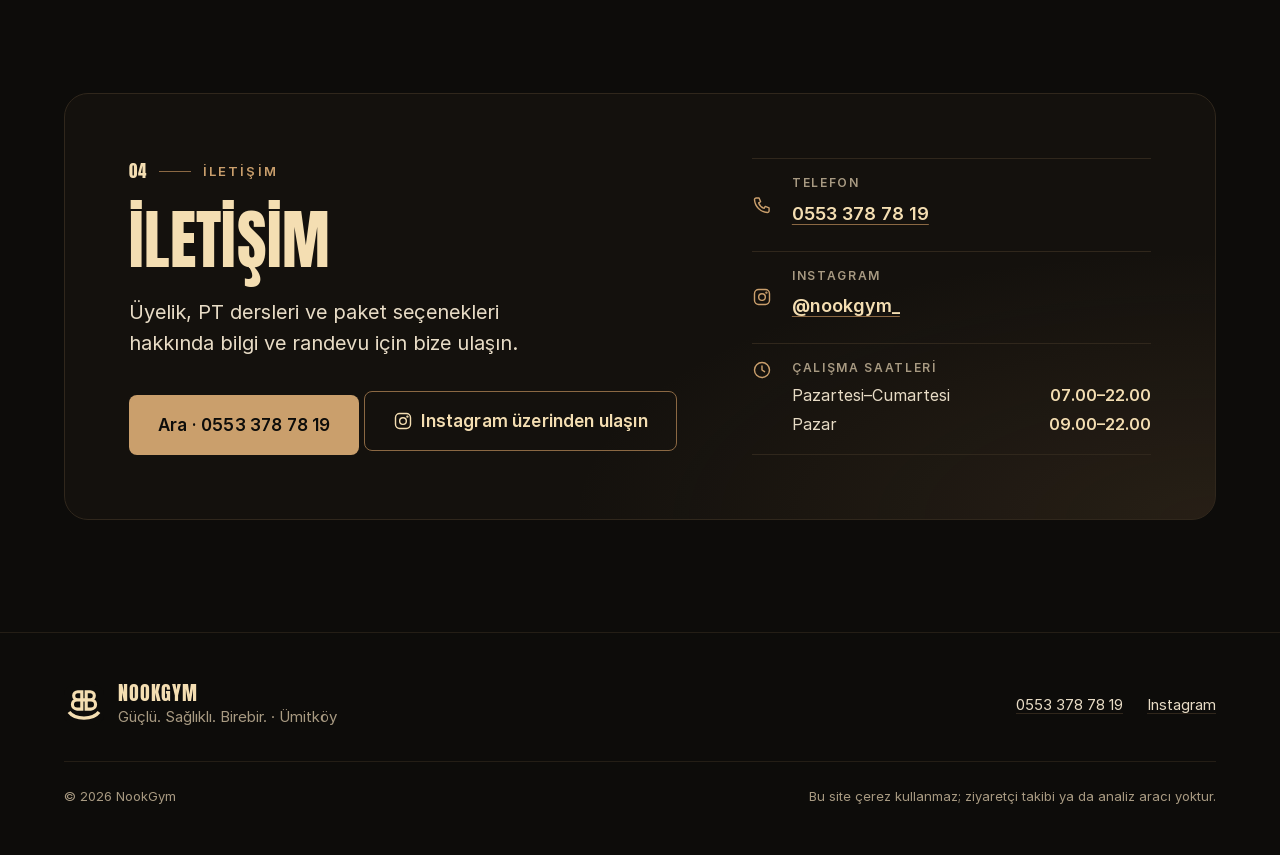
==== commit 112de0c9: "Google reklamiyla uyum (Ali onayi): baslik 'Umitkoy Personal Trainer ve Spor Salonu', aciklama; PT b" ====
--- a/index.html
+++ b/index.html
@@ -8,15 +8,15 @@
 <meta name="theme-color" content="#0D0C0A">
 <meta name="color-scheme" content="dark">
 <link rel="preload" href="/fonts/anton-tr.woff2?v=27bd98d1d6" as="font" type="font/woff2" crossorigin>
-<link rel="stylesheet" href="/styles.css?v=f3b2e5d72d">
+<link rel="stylesheet" href="/styles.css?v=6fd445a4f6">
 <script src="/imlec.js?v=39aa52b988" defer></script>
 <link rel="icon" href="/assets/favicon.ico?v=61b2eaa9e1" sizes="48x48">
 <link rel="icon" href="/assets/favicon.svg?v=efe89bbaf9" type="image/svg+xml">
 <link rel="apple-touch-icon" href="/assets/apple-touch-icon.png?v=21e5dc8f00">
 <link rel="manifest" href="/site.webmanifest">
 
-<title>NookGym · Ümitköy Spor Salonu ve Kişisel Antrenör, Ankara</title>
-<meta name="description" content="Ümitköy'de, Gordion AVM karşısında spor salonu. Kişisel antrenör eşliğinde birebir antrenman, PT paketleri ve aylık üyelik. Ümitköy · Çayyolu · Ankara.">
+<title>Ümitköy Personal Trainer ve Spor Salonu | NookGym</title>
+<meta name="description" content="Ümitköy'de birebir PT: kişisel antrenör eşliğinde size özel program. Gordion AVM karşısı · Nokta Ankara. Bilgi ve randevu: 0553 378 78 19.">
 <link rel="canonical" href="https://nookgym.com.tr/">
 <link rel="preload" as="image" type="image/webp" imagesrcset="/assets/logo-583x627.webp?v=d474e4c88e 583w, /assets/logo-1166x1254.webp?v=88137894a3 1166w" imagesizes="(min-width: 900px) 296px, 54vw" fetchpriority="high">
 <meta property="og:type" content="website">
@@ -24,7 +24,7 @@
 <meta property="og:site_name" content="NookGym">
 <meta property="og:url" content="https://nookgym.com.tr/">
 <meta property="og:title" content="NookGym · Güçlü. Sağlıklı. Birebir.">
-<meta property="og:description" content="Kişisel antrenör eşliğinde birebir antrenman. Ümitköy · Gordion AVM karşısı · Nokta Ankara.">
+<meta property="og:description" content="Ümitköy'de kişisel antrenör eşliğinde birebir PT. Gordion AVM karşısı · Nokta Ankara.">
 <meta property="og:image" content="https://nookgym.com.tr/assets/og-image.jpg">
 <meta property="og:image:type" content="image/jpeg">
 <meta property="og:image:width" content="1200">
@@ -32,7 +32,7 @@
 <meta property="og:image:alt" content="NookGym logosu ve “Güçlü · Sağlıklı · Birebir” yazısı">
 <meta name="twitter:card" content="summary_large_image">
 <meta name="twitter:title" content="NookGym · Güçlü. Sağlıklı. Birebir.">
-<meta name="twitter:description" content="Kişisel antrenör eşliğinde birebir antrenman. Ümitköy · Gordion AVM karşısı.">
+<meta name="twitter:description" content="Ümitköy'de kişisel antrenör eşliğinde birebir PT. Gordion AVM karşısı · Nokta Ankara.">
 <meta name="twitter:image" content="https://nookgym.com.tr/assets/og-image.jpg">
 <script type="application/ld+json">
 {
@@ -50,7 +50,7 @@
   "image": "https://nookgym.com.tr/assets/og-image.jpg",
   "address": {
     "@type": "PostalAddress",
-    "streetAddress": "Nokta Ankara, Ankaralılar Cad. No:1",
+    "streetAddress": "Ümit Mah. 2467 Cad. No: 1 A İç Kapı No: 64",
     "addressLocality": "Çankaya",
     "addressRegion": "Ankara",
     "postalCode": "06810",
@@ -88,7 +88,11 @@
     "https://www.instagram.com/nookgym_/",
     "https://maps.google.com/?cid=13495199777257039193"
   ],
-  "telephone": "+90 553 378 78 19"
+  "telephone": "+90 553 378 78 19",
+  "openingHours": [
+    "Mo-Sa 07:00-22:00",
+    "Su 09:00-22:00"
+  ]
 }
 </script>
 <script src="/app.js?v=a2e6ae82dd" defer></script>
@@ -129,11 +133,11 @@
         <video class="isaret-video" width="720" height="720" muted playsinline preload="none" aria-hidden="true" tabindex="-1"
                data-webm="/assets/hero-acilis-720x720.webm?v=8dc4af63dd" data-mp4="/assets/hero-acilis-720x720.mp4?v=d1ec4f9302"></video>
       </div>
-      <p class="ust-etiket">Ümitköy · Gordion AVM karşısı</p>
+      <p class="ust-etiket">Ümitköy · Gordion AVM karşısı · Nokta Ankara</p>
       <h1 id="giris-baslik"><span class="gizli">NookGym: </span>Güçlü. Sağlıklı. Birebir.</h1>
       <p class="giris-metin">Kişisel antrenör eşliğinde birebir antrenman ve size özel program.</p>
       <div class="dugmeler">
-        <a class="btn btn-ana" href="https://ig.me/m/nookgym_">Bilgi ve randevu<span class="gizli"> (Instagram mesajı)</span></a>
+        <a class="btn btn-ana" href="tel:+905533787819">Ara · 0553&nbsp;378&nbsp;78&nbsp;19</a>
         <a class="btn btn-ikincil" href="#konum">
           <svg class="ikon" viewBox="0 0 24 24" aria-hidden="true" focusable="false"><path d="M12 21s-7-6.1-7-11.5a7 7 0 0 1 14 0C19 14.9 12 21 12 21Z"/><circle cx="12" cy="9.5" r="2.5"/></svg>
           Konum
@@ -146,9 +150,9 @@
   <section id="pt" class="bolum" aria-labelledby="pt-baslik">
     <div class="kap bolum-ic">
       <div class="bolum-bas">
-        <p class="kunye" aria-hidden="true"><span>01</span> Birebir Antrenman</p>
-        <h2 id="pt-baslik">Birebir antrenman</h2>
-        <p class="bolum-giris">Saatlik PT dersleri, PT paketleri ve aylık üyelik seçenekleri. Kadın ve erkek herkese açıktır.</p>
+        <p class="kunye" aria-hidden="true"><span>01</span> Birebir PT</p>
+        <h2 id="pt-baslik">Ümitköy Personal Trainer</h2>
+        <p class="bolum-giris">Gordion AVM karşısında, Nokta Ankara'da kişisel antrenör eşliğinde birebir PT. Saatlik dersler ve PT paketleri; kadın ve erkek herkese açıktır.</p>
 
         <div class="dugmeler">
           <a class="btn btn-ana" href="tel:+905533787819">Ara · 0553&nbsp;378&nbsp;78&nbsp;19</a>
@@ -193,7 +197,7 @@
       </ul>
       <p class="rozet">
         <svg class="ikon" viewBox="0 0 24 24" aria-hidden="true" focusable="false"><rect x="7" y="2.5" width="10" height="19" rx="2.5"/><path d="M11 18h2"/></svg>
-        NookGym uygulaması <span aria-hidden="true">·</span> <strong>yakında</strong>
+        <span>NookGym&nbsp;uygulaması <span aria-hidden="true">·</span> <a href="https://apps.apple.com/tr/app/nookgym/id6819057305">App&nbsp;Store</a> <span aria-hidden="true">·</span> <a href="/app/">Android</a></span>
       </p>
     </div>
   </section>
@@ -205,7 +209,7 @@
         <h2 id="konum-baslik">Konum</h2>
         <p class="konum-buyuk">Gordion AVM karşısı</p>
         <p class="konum-alt">Nokta Ankara</p>
-        <address>Nokta Ankara, Ankaralılar&nbsp;Cad. No:1, Ümit&nbsp;Mah., 06810 Çankaya&nbsp;/&nbsp;Ankara</address>
+        <address>Ümit&nbsp;Mah. 2467&nbsp;Cad. No: 1 A İç Kapı No: 64, 06810 Çankaya/Ankara</address>
         <div class="dugmeler">
           <a class="btn btn-ana" href="https://www.google.com/maps/dir/?api=1&amp;destination=Nook%20Gym%20-%20Nokta%20Ankara&amp;destination_place_id=ChIJbQbVt2U50xQRWSVWYLKUSLs">
             Yol tarifi <span aria-hidden="true">·</span> Google
@@ -234,7 +238,8 @@
           <h2 id="iletisim-baslik">İletişim</h2>
           <p class="bolum-giris">Üyelik, PT dersleri ve paket seçenekleri hakkında bilgi ve randevu için bize ulaşın.</p>
 
-          <a class="btn btn-ana btn-buyuk" href="https://ig.me/m/nookgym_">
+          <a class="btn btn-ana btn-buyuk" href="tel:+905533787819">Ara · 0553&nbsp;378&nbsp;78&nbsp;19</a>
+          <a class="btn btn-ikincil btn-buyuk" href="https://ig.me/m/nookgym_">
             <svg class="ikon" viewBox="0 0 24 24" aria-hidden="true" focusable="false"><rect x="3" y="3" width="18" height="18" rx="5"/><circle cx="12" cy="12" r="4"/><circle cx="17.3" cy="6.7" r=".6"/></svg>
             Instagram üzerinden ulaşın
           </a>
@@ -254,6 +259,15 @@
             <a href="https://www.instagram.com/nookgym_/">@nookgym_</a>
           </li>
 
+
+          <li class="kanal-saat">
+            <svg class="ikon" viewBox="0 0 24 24" aria-hidden="true" focusable="false"><circle cx="12" cy="12" r="9"/><path d="M12 7v5l3 2"/></svg>
+            <span class="kanal-ad">Çalışma saatleri</span>
+            <dl class="saatler">
+<div class="saat"><dt>Pazartesi–Cumartesi</dt><dd>07.00–22.00</dd></div>
+<div class="saat"><dt>Pazar</dt><dd>09.00–22.00</dd></div>
+            </dl>
+          </li>
 
         </ul>
       </div>
@@ -277,6 +291,9 @@
     <nav class="alt-nav" aria-label="Alt bağlantılar">
       <ul>
 
+
+        <li><a href="tel:+905533787819">0553&nbsp;378&nbsp;78&nbsp;19</a></li>
+
         <li><a href="https://www.instagram.com/nookgym_/">Instagram</a></li>
 
       </ul>
--- a/styles.css
+++ b/styles.css
@@ -527,6 +527,7 @@
 }
 .rozet .ikon { color: var(--amber); }
 .rozet strong { color: var(--amber); font-weight: 600; }
+.rozet a { color: var(--amber); font-weight: 600; }
 
 /* 03 · Konum */
 .konum-buyuk {
